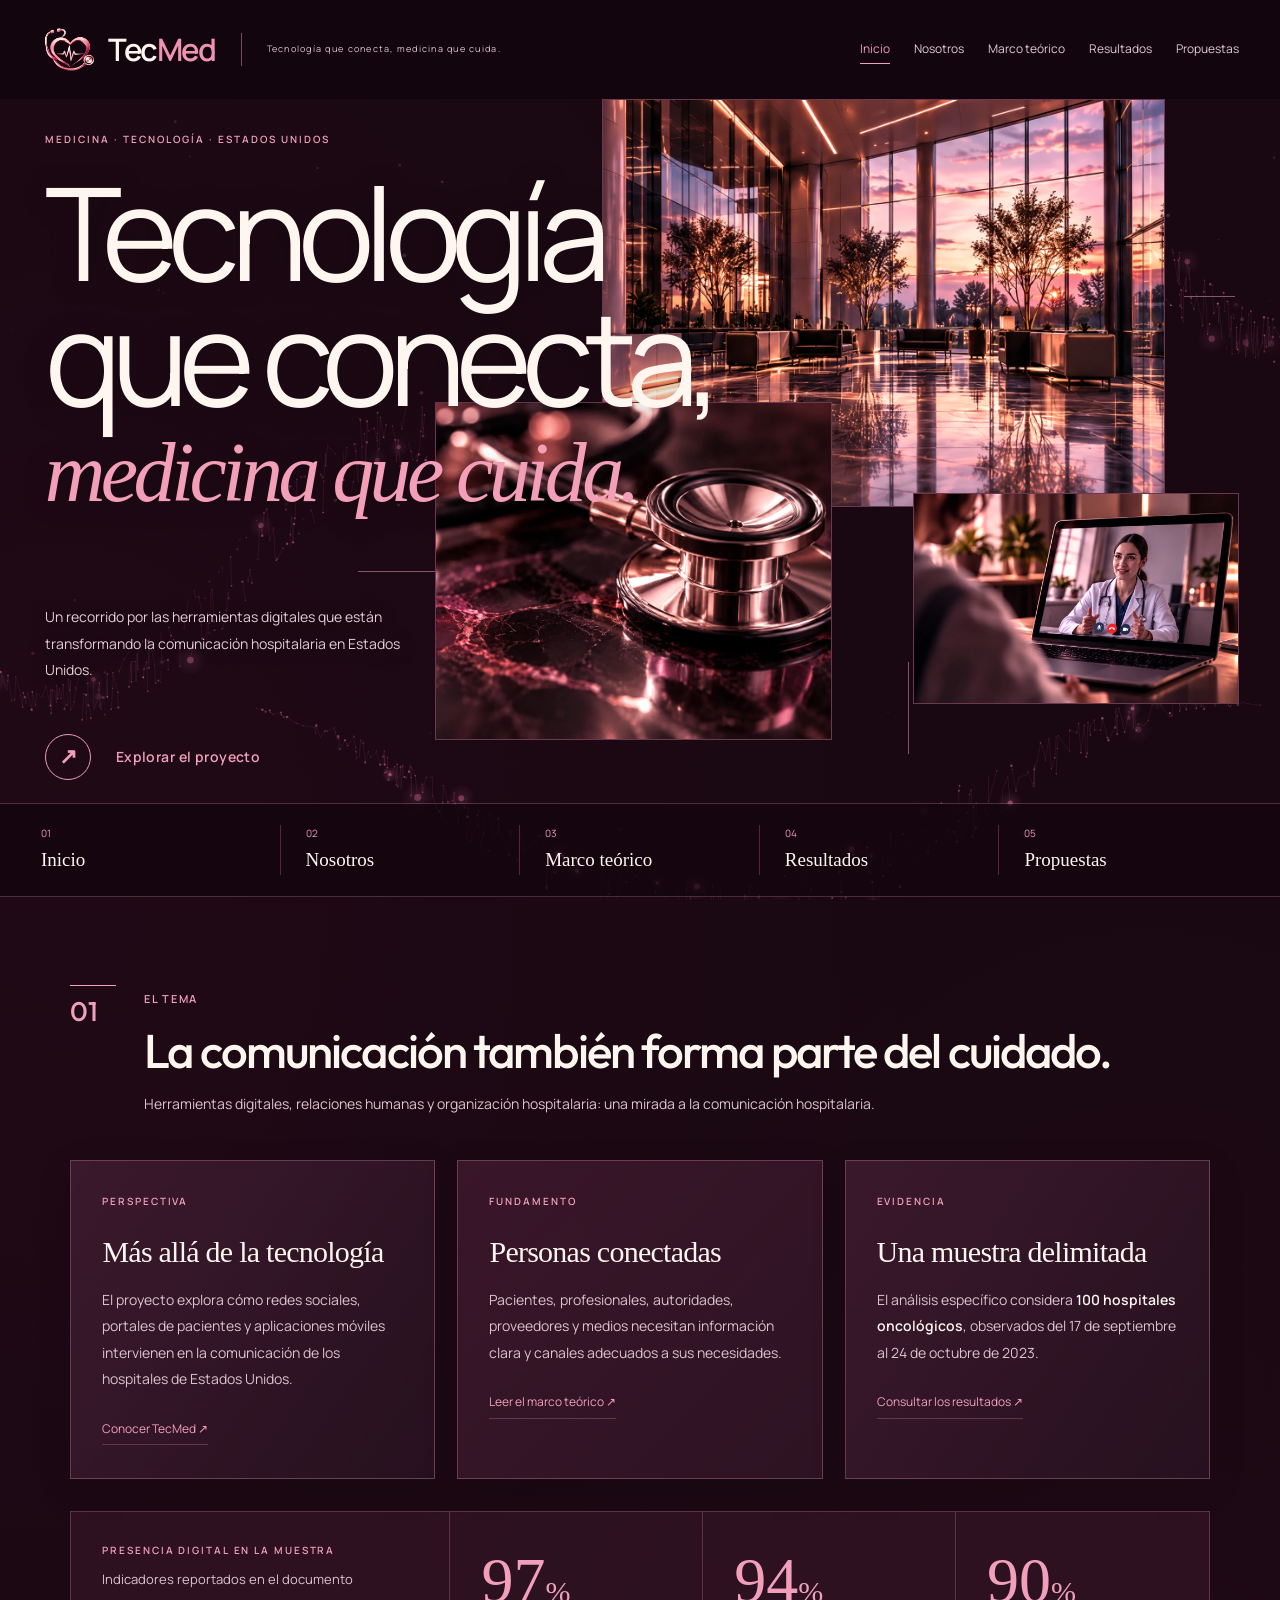
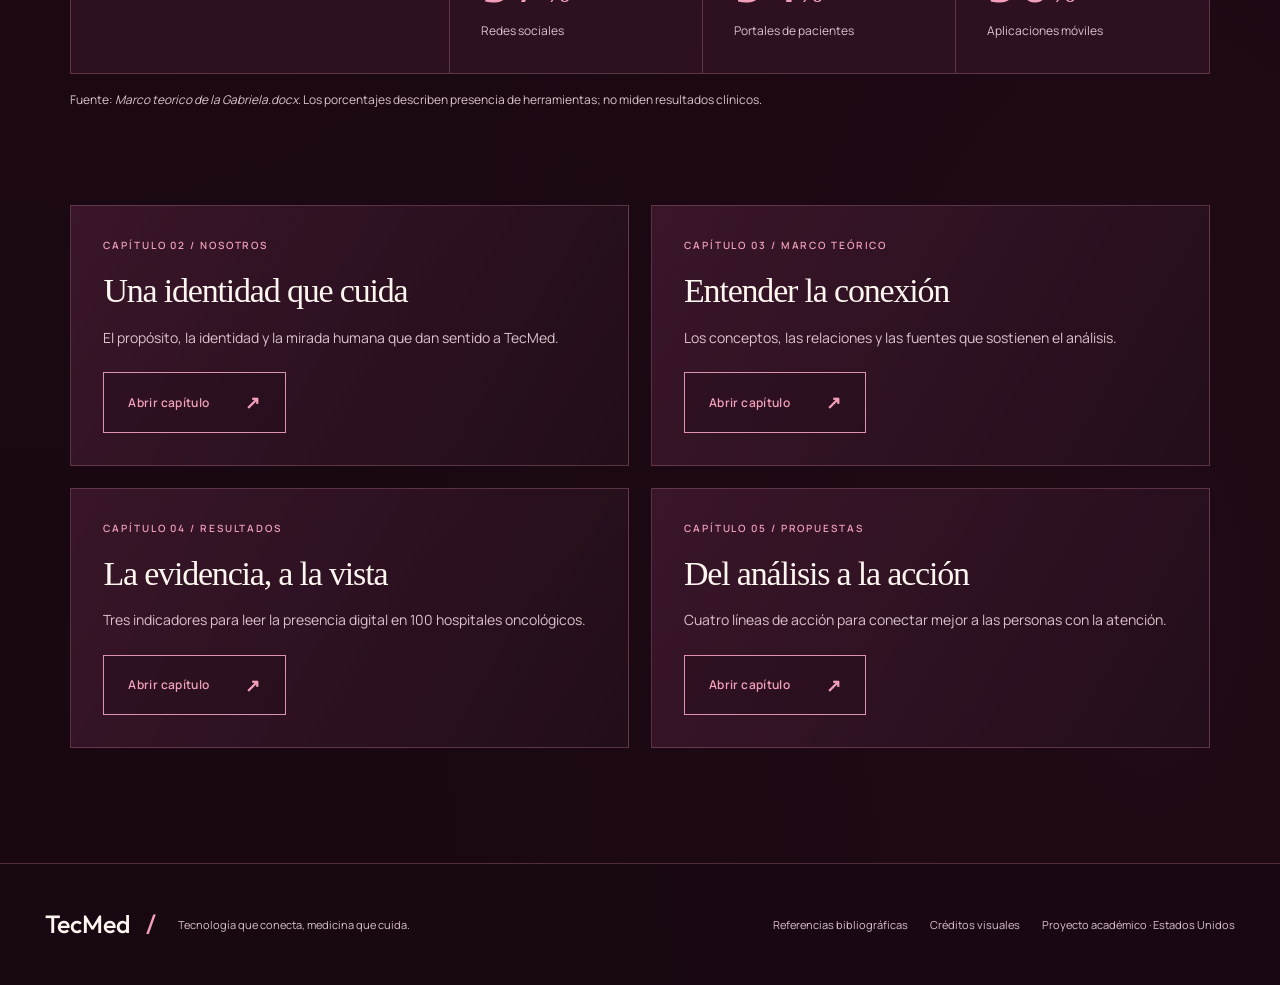
==== index.html @ 077aa77f "Refine connected rose particle ribbons to match selected reference" ====
<!doctype html>
<html lang="es"><head><meta charset="utf-8"><meta name="viewport" content="width=device-width,initial-scale=1"><meta name="theme-color" content="#111712"><meta name="description" content="TecMed: tecnología, medicina y comunicación hospitalaria en Estados Unidos. Un recorrido académico por sus fundamentos, resultados y propuestas."><title>Inicio · TecMed</title><link rel="icon" href="assets/rose-emblem.webp"><link rel="stylesheet" href="assets/styles.css?v=20261009referencewaves"><script defer src="assets/main.js?v=20261009referencewaves"></script></head>
<body class="home"><a class="skip" href="#contenido">Saltar al contenido</a><canvas id="particles" aria-hidden="true"></canvas><div class="reading-progress" aria-hidden="true"></div>
<header class="site-header"><a class="brand" href="index.html" aria-label="TecMed, inicio"><span class="logo-frame"><img src="assets/rose-emblem.webp" width="48" height="48" alt="Logo de TecMed: corazón y estetoscopio"></span><span><strong>Tec<span class="wordmark-med">Med</span><span class="brand-dot">.</span></strong><small>Tecnología que conecta, medicina que cuida.</small></span></a><button class="menu-toggle" type="button" aria-expanded="false" aria-controls="site-nav">Menú <span aria-hidden="true">＋</span></button><nav id="site-nav" aria-label="Navegación principal"><a href="index.html" aria-current="page">Inicio</a><a href="nosotros.html">Nosotros</a><a href="marco-teorico.html">Marco teórico</a><a href="resultados.html">Resultados</a><a href="propuestas.html">Propuestas</a></nav></header>
<main id="contenido"><section class="editorial-hero" aria-label="Introducción a TecMed"><div class="editorial-copy"><span class="eyebrow">Medicina · Tecnología · Estados Unidos</span><h1><span>Tecnología</span><span>que conecta,</span><em>medicina que cuida.</em></h1><p>Un recorrido por las herramientas digitales que están transformando la comunicación hospitalaria en Estados Unidos.</p><a class="button" href="#panorama">Explorar el proyecto <span aria-hidden="true">↗</span></a></div><div class="editorial-visuals" aria-hidden="true"><figure class="editorial-image scene-hospital"><img src="assets/rose-atrium.webp" alt="" fetchpriority="high"></figure><figure class="editorial-image scene-instrument"><img src="assets/rose-instrument.webp" alt="" fetchpriority="high"></figure><figure class="editorial-image scene-network"><img src="assets/rose-telehealth.webp" alt="" fetchpriority="high"></figure><span class="editorial-rule rule-one"></span><span class="editorial-rule rule-two"></span><span class="editorial-rule rule-three"></span></div></section><nav class="editorial-chapters" aria-label="Capítulos"><a href="#panorama"><span>01</span>Inicio</a><a href="nosotros.html"><span>02</span>Nosotros</a><a href="marco-teorico.html"><span>03</span>Marco teórico</a><a href="resultados.html"><span>04</span>Resultados</a><a href="propuestas.html"><span>05</span>Propuestas</a></nav><section class="content-wrap" id="panorama"><div class="section-heading"><span class="section-index">01</span><div><span class="eyebrow">El tema</span><h2>La comunicación también forma parte del cuidado.</h2><p>Herramientas digitales, relaciones humanas y organización hospitalaria: una mirada a la comunicación hospitalaria.</p></div></div><div class="box-grid three"><article class="info-box "><span class="eyebrow">Perspectiva</span><h3>Más allá de la tecnología</h3><p>El proyecto explora cómo redes sociales, portales de pacientes y aplicaciones móviles intervienen en la comunicación de los hospitales de Estados Unidos.</p><a class="text-link" href="nosotros.html">Conocer TecMed ↗</a></article><article class="info-box "><span class="eyebrow">Fundamento</span><h3>Personas conectadas</h3><p>Pacientes, profesionales, autoridades, proveedores y medios necesitan información clara y canales adecuados a sus necesidades.</p><a class="text-link" href="marco-teorico.html">Leer el marco teórico ↗</a></article><article class="info-box "><span class="eyebrow">Evidencia</span><h3>Una muestra delimitada</h3><p>El análisis específico considera <strong>100 hospitales oncológicos</strong>, observados del 17 de septiembre al 24 de octubre de 2023.</p><a class="text-link" href="resultados.html">Consultar los resultados ↗</a></article></div><div class="data-strip"><div><span class="eyebrow">Presencia digital en la muestra</span><p>Indicadores reportados en el documento</p></div><div><strong>97<span>%</span></strong><span>Redes sociales</span></div><div><strong>94<span>%</span></strong><span>Portales de pacientes</span></div><div><strong>90<span>%</span></strong><span>Aplicaciones móviles</span></div></div><p class="source-note">Fuente: <cite>Marco teorico de la Gabriela.docx</cite>. Los porcentajes describen presencia de herramientas; no miden resultados clínicos.</p></section><section class="content-wrap compact editorial-directory" aria-label="Explorar capítulos"><article class="editorial-entry"><span class="eyebrow">Capítulo 02 / Nosotros</span><h2>Una identidad que cuida</h2><p>El propósito, la identidad y la mirada humana que dan sentido a TecMed.</p><a class="button" href="nosotros.html">Abrir capítulo <span aria-hidden="true">↗</span></a></article><article class="editorial-entry"><span class="eyebrow">Capítulo 03 / Marco teórico</span><h2>Entender la conexión</h2><p>Los conceptos, las relaciones y las fuentes que sostienen el análisis.</p><a class="button" href="marco-teorico.html">Abrir capítulo <span aria-hidden="true">↗</span></a></article><article class="editorial-entry"><span class="eyebrow">Capítulo 04 / Resultados</span><h2>La evidencia, a la vista</h2><p>Tres indicadores para leer la presencia digital en 100 hospitales oncológicos.</p><a class="button" href="resultados.html">Abrir capítulo <span aria-hidden="true">↗</span></a></article><article class="editorial-entry"><span class="eyebrow">Capítulo 05 / Propuestas</span><h2>Del análisis a la acción</h2><p>Cuatro líneas de acción para conectar mejor a las personas con la atención.</p><a class="button" href="propuestas.html">Abrir capítulo <span aria-hidden="true">↗</span></a></article></section></main><footer class="site-footer"><div><a class="footer-brand" href="index.html">TecMed<span> / </span></a><span>Tecnología que conecta, medicina que cuida.</span></div><div><a href="marco-teorico.html#referencias">Referencias bibliográficas</a><a href="assets/creditos.txt">Créditos visuales</a><span>Proyecto académico · Estados Unidos</span></div></footer></body></html>
---- assets/styles.css ----
@font-face{font-family:Manrope;src:url(manrope-400.ttf) format('truetype');font-weight:400;font-display:swap}@font-face{font-family:Manrope;src:url(manrope-600.ttf) format('truetype');font-weight:600;font-display:swap}
:root{--bg:#210f1b;--panel:#30202b;--text:#fff3f1;--muted:#d1bdc7;--gold:#efa5bc;--line:rgba(239,165,188,.29);--serif:Georgia,'Times New Roman',serif;--sans:Manrope,Arial,sans-serif}*{box-sizing:border-box}html{scroll-behavior:smooth;scroll-padding-top:110px}body{margin:0;background:var(--bg);color:var(--text);font-family:var(--sans);font-size:15px;line-height:1.8;background-image:radial-gradient(ellipse at 5% 55%,rgba(132,50,90,.23),transparent 48%),radial-gradient(ellipse at 95% 90%,rgba(158,73,112,.18),transparent 40%)}a{color:inherit;text-decoration:none}button,select{font:inherit}button,a,summary,select{-webkit-tap-highlight-color:transparent}button{cursor:pointer}a:focus-visible,button:focus-visible,select:focus-visible,summary:focus-visible{outline:2px solid var(--gold);outline-offset:5px}img{max-width:100%;display:block}h1,h2,h3,p{margin-top:0}h1,h2{font-family:var(--serif);font-weight:400;line-height:1.08;letter-spacing:-.035em}h1 em,h2 em{font-weight:400;color:var(--gold)}h3{font-family:var(--serif);font-size:28px;line-height:1.2;font-weight:400;letter-spacing:-.015em}p{color:var(--muted)}strong{font-weight:600}p strong{color:var(--text)}.eyebrow{display:block;color:var(--gold);font-size:10px;line-height:1.5;letter-spacing:.19em;text-transform:uppercase;font-weight:600}#particles{position:fixed;inset:0;width:100%;height:100%;pointer-events:none;z-index:-1}.reading-progress{position:fixed;top:0;left:0;height:2px;background:var(--gold);width:0;z-index:30}.skip{position:fixed;top:8px;left:16px;padding:8px 20px;background:var(--gold);color:var(--bg);z-index:50;transform:translateY(-160%)}.skip:focus{transform:none}.site-header{position:relative;z-index:20;display:flex;align-items:center;justify-content:space-between;gap:25px;padding:22px 3.5%;border-bottom:1px solid var(--line);min-height:97px;background:rgba(33,15,27,.94)}.brand{display:flex;align-items:center;gap:14px;flex-shrink:0}.logo-frame{display:block;padding:3px;border:1px solid var(--gold);border-radius:50%;box-shadow:0 0 22px rgba(216,143,167,.08)}.logo-frame img{width:43px;height:43px;border-radius:50%;object-fit:cover}.brand strong{display:block;font-family:var(--serif);font-size:29px;font-weight:400;letter-spacing:-.04em;line-height:1.1}.brand-dot{color:var(--gold)}.brand small{display:block;font-size:10px;letter-spacing:.025em;color:var(--muted);margin-top:5px}.site-header nav{display:flex;gap:24px;align-items:center}.site-header nav a{font-size:11px;line-height:2.4;color:var(--muted);position:relative;white-space:nowrap}.site-header nav a:hover,.site-header nav a[aria-current]{color:var(--gold)}.site-header nav a[aria-current]:after{content:'';height:1px;background:var(--gold);position:absolute;bottom:0;left:0;right:0}.menu-toggle{display:none}.gallery{display:flex;min-height:600px;height:calc(100svh - 146px);max-height:900px;border-bottom:1px solid var(--line);overflow:hidden}.gallery-panel{position:relative;flex:1;min-width:0;border-right:1px solid rgba(216,143,167,.3);overflow:hidden;background:#2c1725;transition:flex .8s cubic-bezier(.22,.7,.2,1)}.gallery-panel:last-child{border-right:0}.gallery-panel>img{position:absolute;width:100%;height:100%;object-fit:cover;object-position:60% center;filter:saturate(.95) brightness(1.17);opacity:.76;transition:opacity .7s,transform 1.1s}.gallery-panel.is-active{flex:5.7}.gallery-panel.is-active>img{opacity:1;filter:saturate(1.08) brightness(1.18);transform:scale(1.025)}.panel-shade{position:absolute;inset:0;background:linear-gradient(0deg,rgba(8,14,10,.72),rgba(8,14,10,.02) 80%),linear-gradient(90deg,rgba(8,14,10,.56),transparent 82%)}.panel-trigger{position:absolute;inset:0;width:100%;border:0;background:transparent;color:var(--text);padding:0;text-align:left;z-index:2}.panel-number{position:absolute;top:33px;left:28px;font-family:var(--serif);font-size:36px;color:var(--gold);font-weight:400;line-height:1}.panel-name{position:absolute;top:49%;left:50%;white-space:nowrap;font-family:var(--serif);font-size:25px;transform:translate(-50%,-50%) rotate(-90deg)}.panel-plus{position:absolute;left:50%;bottom:62px;transform:translateX(-50%);font-size:22px;color:var(--gold)}.is-active .panel-trigger{inset:0 0 auto;height:92px}.is-active .panel-name{left:91px;top:45px;transform:none;font-size:11px;font-family:var(--sans);letter-spacing:.14em;text-transform:uppercase;color:var(--gold)}.is-active .panel-plus{display:none}.panel-content{position:absolute;left:7.5%;right:6%;bottom:15%;z-index:3;max-width:630px}.panel-content .eyebrow{margin-bottom:24px}.panel-content h1,.panel-content h2{font-size:clamp(38px,4.6vw,73px);margin-bottom:24px}.panel-content p{font-size:14px;line-height:1.85;max-width:405px;margin-bottom:29px;color:#d2d5c9}.button{display:inline-flex;gap:36px;align-items:center;padding:12px 22px;border:1px solid var(--gold);color:var(--gold);font-size:11px;font-weight:600;letter-spacing:.03em;transition:background .2s,color .2s}.button:hover{background:var(--gold);color:#210f1b}.button span{font-size:18px}.panel-bottom{position:absolute;bottom:24px;left:28px;color:var(--gold);font-size:8px;letter-spacing:.17em;white-space:nowrap}.js .gallery-panel:not(.is-active) .panel-content{display:none}.gallery-footnote{display:flex;justify-content:space-between;gap:20px;font-size:9px;letter-spacing:.11em;color:var(--muted);padding:17px 3.5%;text-transform:uppercase;border-bottom:1px solid var(--line)}.content-wrap{max-width:1380px;margin:auto;padding:88px 5.5% 35px;position:relative}.content-wrap.compact{padding-top:48px}.section-heading{display:flex;gap:24px;align-items:flex-start;margin-bottom:38px}.section-index{font-family:var(--serif);font-size:26px;color:var(--gold);border-top:1px solid var(--gold);padding-top:10px;line-height:1;width:44px;flex-shrink:0}.section-heading .eyebrow{margin:6px 0 15px}.section-heading h2{font-size:clamp(32px,3.6vw,48px);margin-bottom:14px}.section-heading p{font-size:13px;max-width:700px;margin-bottom:0}.box-grid{display:grid;gap:17px}.box-grid.three{grid-template-columns:repeat(3,1fr)}.box-grid.two{grid-template-columns:repeat(2,1fr)}.box-grid.four{grid-template-columns:repeat(4,1fr)}.info-box{background:linear-gradient(130deg,rgba(64,35,51,.86),rgba(38,21,32,.82));border:1px solid var(--line);padding:30px;position:relative}.info-box .eyebrow{margin-bottom:25px}.info-box h3{margin-bottom:17px}.info-box p{font-size:13px;line-height:1.95;margin-bottom:16px}.info-box p:last-child{margin-bottom:0}.info-box .text-link{display:inline-block;margin-top:10px}.accent-box{background:linear-gradient(135deg,rgba(135,60,91,.22),rgba(43,24,35,.7));border-color:rgba(216,143,167,.42)}.text-link{color:var(--gold);font-size:11px;border-bottom:1px solid var(--line);padding-bottom:5px;line-height:1.7}.text-link:hover{border-color:var(--gold)}.data-strip{display:grid;grid-template-columns:1.5fr repeat(3,1fr);margin-top:25px;border:1px solid var(--line);background:rgba(37,50,35,.65)}.data-strip>div{padding:28px;border-right:1px solid var(--line)}.data-strip>div:last-child{border-right:0}.data-strip>div:not(:first-child){display:flex;flex-direction:column}.data-strip p{font-size:12px;margin:10px 0 0}.data-strip strong{font-family:var(--serif);font-size:51px;line-height:1.2;font-weight:400;color:var(--gold)}.data-strip strong span{font-size:25px}.data-strip>div>span:last-child{font-size:11px;color:var(--muted)}.source-note{font-size:11px;line-height:1.8;margin-top:15px;color:var(--muted)}.site-footer{border-top:1px solid var(--line);display:flex;justify-content:space-between;gap:30px;padding:35px 3.5%;margin-top:70px;font-size:10px;color:var(--muted)}.site-footer>div{display:flex;align-items:center;gap:22px;flex-wrap:wrap}.site-footer a:hover{color:var(--gold)}.footer-brand{font-family:var(--serif);font-size:22px;color:var(--text)}.footer-brand span{color:var(--gold);padding-left:10px}.chapter-hero{position:relative;overflow:hidden;min-height:530px;display:flex;align-items:center;border-bottom:1px solid var(--line)}.chapter-photo{position:absolute;width:100%;height:100%;object-fit:cover;object-position:75% center;opacity:1;filter:brightness(1.17) saturate(1.07)}.chapter-shade{position:absolute;inset:0;background:linear-gradient(90deg,rgba(29,13,24,.89) 2%,rgba(29,13,24,.65) 30%,rgba(29,13,24,.02) 76%),linear-gradient(0deg,rgba(29,13,24,.4),transparent 50%)}.hero-copy{position:relative;z-index:2;max-width:760px;padding:45px 6% 65px}.back-link{font-size:11px;color:var(--muted);display:inline-block;margin-bottom:42px}.back-link:hover{color:var(--gold)}.hero-copy .eyebrow{margin-bottom:20px}.hero-copy h1{font-size:clamp(46px,6vw,83px);margin-bottom:23px}.hero-copy p{max-width:475px;font-size:14px;margin-bottom:0;color:#c6cfc0}.hero-number{position:absolute;right:4%;bottom:30px;font-family:var(--serif);font-size:120px;line-height:1;color:rgba(235,220,190,.13)}.hero-caption{position:absolute;bottom:18px;left:6%;font-size:9px;color:var(--muted);letter-spacing:.05em}.chapter-list{border-top:1px solid var(--line)}.chapter-list>a{display:grid;grid-template-columns:50px 180px 1fr 25px;gap:20px;padding:25px 20px;border:1px solid var(--line);border-top:0;align-items:center;background:rgba(57,31,45,.66);transition:background .2s}.chapter-list>a:hover{background:rgba(115,54,85,.3)}.chapter-list>a>span:first-child{font-family:var(--serif);font-size:25px;color:var(--gold)}.chapter-list strong{font-family:var(--serif);font-size:22px;font-weight:400}.chapter-list>a>span:nth-child(3){color:var(--muted);font-size:12px}.chapter-list b{color:var(--gold);font-weight:400}.citation{padding-top:16px;border-top:1px solid var(--line);font-size:11px!important}.citation a{color:var(--gold);text-decoration:underline;text-underline-offset:3px}.note-box{padding:28px 32px;border:1px solid var(--line);border-left:2px solid var(--gold);margin-top:24px;background:rgba(124,61,89,.22)}.note-box .eyebrow{margin-bottom:14px}.note-box p{font-size:13px;margin-bottom:0}.note-box .text-link{display:inline-block;margin-top:16px}.reference-list{list-style:none;padding:0;margin:0;display:grid;gap:14px}.reference-box{display:flex;gap:25px;background:rgba(58,31,47,.8);border:1px solid var(--line);padding:28px;scroll-margin-top:25px}.reference-box:target{border-color:var(--gold)}.ref-number{font-family:var(--serif);font-size:26px;color:var(--gold);line-height:1.4}.reference-box>div{min-width:0}.hanging{padding-left:24px;text-indent:-24px;color:#d1d8c9;font-size:13px;margin-bottom:13px;line-height:1.95}.doi{color:var(--gold);font-size:11px;overflow-wrap:anywhere}.doi:hover{text-decoration:underline}.bibliography-note h3{font-size:24px;margin-bottom:17px}.bibliography-note ul{padding-left:20px;font-size:12px;color:var(--muted);margin:0}.bibliography-note li+li{margin-top:10px}.results-toolbar{display:flex;align-items:center;gap:18px;margin-bottom:24px;flex-wrap:wrap}.results-toolbar label{font-size:11px;color:var(--muted)}select{background:#30202b;color:var(--text);border:1px solid var(--line);padding:10px 40px 10px 14px;font-size:12px;max-width:100%}.results-toolbar .text-link{margin-left:auto}.metric-grid{display:grid;grid-template-columns:repeat(3,1fr);gap:18px}.metric-card{border:1px solid var(--line);padding:32px;background:linear-gradient(140deg,rgba(77,41,58,.8),rgba(42,24,36,.85))}.metric-card .eyebrow{margin-bottom:28px}.metric-value{display:block;font-family:var(--serif);font-size:93px;line-height:1.1;font-weight:400;color:var(--gold);letter-spacing:-.06em}.metric-value span{font-size:34px;letter-spacing:0}.metric-bar{height:3px;background:rgba(216,143,167,.13);margin:23px 0}.metric-bar span{display:block;height:100%;background:var(--gold)}.metric-card p{font-size:12px;margin-bottom:0}.data-table{margin-top:25px;border:1px solid var(--line);background:rgba(57,31,45,.66)}summary{cursor:pointer;padding:18px 25px;color:var(--gold);font-size:12px}.table-scroll{overflow-x:auto;padding:0 25px 25px}table{border-collapse:collapse;width:100%;text-align:left;font-size:12px}caption{text-align:left;color:var(--muted);padding:12px 0 20px}th,td{padding:14px;border-bottom:1px solid var(--line)}thead th{color:var(--gold);font-weight:600}.chapter-next{margin-top:35px;padding:45px;border:1px solid var(--line);background:linear-gradient(110deg,rgba(124,64,89,.43),transparent)}.chapter-next>span{font-size:11px;color:var(--gold)}.chapter-next h2{font-size:38px;margin:20px 0 25px}.proposal-grid{display:grid;grid-template-columns:repeat(2,1fr);gap:20px}.proposal-box{padding:32px;border:1px solid var(--line);background:rgba(58,31,47,.85)}.proposal-top{display:flex;justify-content:space-between;align-items:center;margin-bottom:35px}.proposal-top>span:first-child{font-family:var(--serif);font-size:43px;line-height:1;color:var(--gold)}.proposal-box h3{font-size:32px}.proposal-goal{font-size:13px;margin-bottom:24px}.proposal-box dl{margin:0;border-top:1px solid var(--line);padding-top:20px}.proposal-box dt{font-size:10px;color:var(--gold);letter-spacing:.12em;text-transform:uppercase;margin-bottom:8px}.proposal-box dd{margin:0 0 20px;font-size:13px;color:var(--muted);line-height:1.9}.proposal-box dd:last-child{margin-bottom:0}[hidden]{display:none!important}.sr-only{position:absolute;width:1px;height:1px;overflow:hidden;clip-path:inset(50%);white-space:nowrap}

html:not(.js) .gallery{height:auto;display:block;max-height:none}html:not(.js) .gallery-panel{min-height:550px;border-bottom:1px solid var(--line)}html:not(.js) .panel-trigger{display:none}html:not(.js) .panel-content{display:block}.reveal{transition:opacity .6s,transform .6s}.reveal.pending{opacity:0;transform:translateY(18px)}
@media(min-width:1600px){.panel-content{bottom:17%}.gallery-panel.is-active{flex:6.2}}
@media(max-width:1100px){.site-header nav{gap:14px}.site-header nav a{font-size:10px}.brand small{max-width:225px}.gallery{min-height:570px}.gallery-panel.is-active{flex:5}.panel-number{left:19px}.panel-bottom{left:19px;font-size:7px}.panel-name{font-size:22px}.panel-content h1,.panel-content h2{font-size:clamp(38px,4.9vw,65px)}.box-grid.four{grid-template-columns:repeat(2,1fr)}.info-box{padding:25px}.site-footer{flex-direction:column;gap:17px}}
@media(max-width:760px){html{scroll-padding-top:25px}.site-header{min-height:85px;padding:17px 5%;flex-wrap:wrap;gap:0}.brand strong{font-size:26px}.brand small{font-size:9px;max-width:240px}.logo-frame img{width:36px;height:36px}.brand{gap:11px}.menu-toggle{display:block;color:var(--gold);background:transparent;border:1px solid var(--line);padding:6px 10px;font-size:10px}.site-header nav{width:100%;flex-wrap:wrap;gap:8px 22px;padding-top:20px}.site-header nav a{font-size:12px}.js .site-header nav:not(.is-open){display:none}.gallery{height:auto;min-height:0;max-height:none;display:block}.gallery-panel{height:89px;min-height:89px;border-right:0;border-bottom:1px solid var(--line);transition:height .5s}.gallery-panel.is-active{height:560px}.panel-trigger{height:89px!important}.panel-number{left:25px;top:27px;font-size:30px}.panel-name,.is-active .panel-name{top:36px;left:82px;transform:none;font-family:var(--sans);font-size:11px;text-transform:uppercase;letter-spacing:.1em;color:var(--gold)}.panel-plus{display:block;left:auto;right:25px;top:27px;bottom:auto;transform:none}.is-active .panel-plus{display:block}.panel-bottom{display:none}.is-active .panel-bottom{display:block;bottom:20px;left:25px;font-size:8px}.panel-content{left:25px;right:25px;bottom:65px}.panel-content h1,.panel-content h2{font-size:clamp(38px,7.5vw,59px)}.panel-content p{font-size:13px;max-width:400px}.gallery-footnote{padding:15px 5%;font-size:8px;flex-direction:column;gap:5px}.content-wrap{padding:58px 5% 20px}.content-wrap.compact{padding-top:35px}.section-heading{gap:16px;margin-bottom:26px}.section-index{font-size:23px;width:30px}.section-heading h2{font-size:34px}.section-heading p{font-size:12px}.box-grid.three,.box-grid.two,.proposal-grid{grid-template-columns:1fr}.box-grid.four{grid-template-columns:repeat(2,1fr)}.box-grid.four .info-box{padding:22px}.box-grid.four h3{font-size:23px}.box-grid.four p{font-size:12px}.data-strip{grid-template-columns:repeat(3,1fr)}.data-strip>div:first-child{grid-column:1/-1;border-bottom:1px solid var(--line);border-right:0}.data-strip>div{padding:20px 15px}.data-strip strong{font-size:39px}.data-strip>div>span:last-child{font-size:10px}.chapter-hero{min-height:540px}.chapter-photo{object-position:63% center;opacity:.9}.chapter-shade{background:linear-gradient(90deg,rgba(33,15,27,.94),rgba(29,13,24,.18)),linear-gradient(0deg,rgba(29,13,24,.4),transparent)}.hero-copy{padding:32px 6% 55px}.hero-copy h1{font-size:60px}.hero-copy p{font-size:13px;max-width:90%}.hero-number{font-size:90px}.hero-caption{font-size:8px}.chapter-list>a{grid-template-columns:35px 1fr 20px;gap:12px;padding:20px 16px}.chapter-list>a>span:nth-child(3){grid-column:2;grid-row:2;font-size:11px}.chapter-list b{grid-column:3;grid-row:1}.chapter-list strong{font-size:24px}.metric-grid{grid-template-columns:1fr}.metric-card{padding:28px}.metric-value{font-size:86px}.results-toolbar .text-link{margin-left:0}.reference-box{padding:22px 18px;gap:15px}.hanging{font-size:12px;padding-left:15px;text-indent:-15px}.doi{font-size:10px}.note-box{padding:24px}.chapter-next{padding:30px}.chapter-next h2{font-size:32px}.site-footer{padding:30px 5%;margin-top:45px}.site-footer>div{gap:12px 20px}.proposal-box{padding:27px}}
@media(max-width:380px){.brand small{max-width:185px;font-size:8px}.brand strong{font-size:24px}.box-grid.four{grid-template-columns:1fr}.gallery-panel.is-active{height:540px}.panel-content h1{font-size:35px}.hero-copy h1{font-size:49px}.data-strip>div{padding:18px 12px}.data-strip strong{font-size:34px}}
@media(prefers-reduced-motion:reduce){html{scroll-behavior:auto}*,*:before,*:after{transition:none!important;animation:none!important}#particles{display:none}.reveal.pending{opacity:1;transform:none}}

.identity-layout{display:grid;grid-template-columns:minmax(260px,.8fr) 1.4fr;gap:25px;align-items:stretch}.identity-logo{margin:0;padding:32px;border:1px solid var(--line);background:radial-gradient(ellipse at 50% 30%,rgba(132,73,106,.18),rgba(36,20,29,.8) 70%);display:flex;flex-direction:column;align-items:center;justify-content:center}.identity-logo img{width:min(100%,340px);height:auto;border-radius:50%;filter:brightness(1.12) saturate(1.05);border:1px solid rgba(239,165,188,.4);box-shadow:0 0 38px rgba(170,83,125,.12)}.identity-logo figcaption{font-size:10px;letter-spacing:.1em;color:var(--gold);text-transform:uppercase;text-align:center;margin-top:26px}.identity-details{display:grid;gap:15px}.identity-detail{padding:24px 29px;background:linear-gradient(130deg,rgba(64,35,51,.86),rgba(38,21,32,.82));border:1px solid var(--line)}.identity-detail h3{font-size:25px;margin:11px 0}.identity-detail p{font-size:13px;line-height:1.9;margin:0}.slogan-box{padding:43px;border:1px solid rgba(239,165,188,.42);background:linear-gradient(125deg,rgba(138,73,100,.24),rgba(58,31,47,.8))}.slogan-box h2{font-size:clamp(34px,4vw,53px);margin:24px 0}.slogan-intro{font-size:13px;max-width:680px;margin-bottom:32px}.slogan-grid{display:grid;grid-template-columns:1fr 1fr;gap:30px;border-top:1px solid var(--line);padding-top:27px}.slogan-grid p{font-size:13px;line-height:1.95;margin:14px 0 0}@media(max-width:760px){.identity-layout{grid-template-columns:1fr}.identity-logo{padding:30px}.identity-logo img{max-width:240px}.identity-detail{padding:25px}.slogan-box{padding:28px}.slogan-grid{grid-template-columns:1fr;gap:25px}}

@font-face{font-family:Outfit;src:url(outfit-500.ttf) format('truetype');font-weight:500;font-display:swap}.brand strong{font-family:Outfit,Manrope,sans-serif;font-weight:500;letter-spacing:-.04em}.brand-dot{color:var(--gold)}.site-header{background:rgba(30,13,24,.92)}.home .site-header{border-bottom:0}.home{background-image:radial-gradient(ellipse at 30% 35%,rgba(143,40,79,.18),transparent 50%),radial-gradient(ellipse at 90% 80%,rgba(146,55,96,.2),transparent 40%)}.editorial-hero{position:relative;min-height:700px;height:calc(100svh - 195px);max-height:1050px;isolation:isolate;overflow:hidden;border-bottom:1px solid var(--line)}.editorial-copy{position:relative;z-index:3;margin:0 3.5%;padding-top:45px;max-width:940px;pointer-events:none}.editorial-copy h1{font-family:Outfit,Manrope,sans-serif;font-size:clamp(72px,8.3vw,145px);line-height:.98;letter-spacing:-.06em;margin:22px 0 0;font-weight:500;text-shadow:0 3px 28px rgba(23,9,18,.3)}.editorial-copy h1>span{display:block}.editorial-copy h1 em{display:block;font-family:Georgia,serif;line-height:1.12;font-size:.71em;letter-spacing:-.04em;color:#efa5bc}.editorial-copy>.eyebrow{font-size:10px;letter-spacing:.2em}.editorial-copy>p{position:absolute;top:500px;left:0;max-width:370px;font-size:14px;color:#e4cdd6;line-height:1.9;text-shadow:0 1px 15px #210f1b}.editorial-copy>.button{position:absolute;top:630px;left:0;pointer-events:auto;padding:12px 21px;backdrop-filter:blur(10px);background:rgba(33,15,27,.38);border-radius:0}.editorial-copy>.button:hover{background:var(--gold)}.editorial-visuals{position:absolute;inset:0;z-index:1}.editorial-image{position:absolute;margin:0;border:1px solid rgba(239,165,188,.35);box-shadow:0 15px 45px rgba(14,4,11,.32);overflow:hidden;background:#391c2c}.editorial-image img{width:100%;height:100%;object-fit:cover;filter:brightness(1.13) saturate(.86);transition:transform 1.2s ease}.editorial-image:after{content:'';position:absolute;inset:0;background:linear-gradient(120deg,rgba(203,76,123,.18),rgba(163,81,118,.1));mix-blend-mode:color;pointer-events:none}.scene-hospital{top:0;left:48%;right:10%;height:58%}.scene-hospital img{object-position:70% center}.scene-instrument{top:43%;left:34%;width:31%;height:48%;z-index:2}.scene-instrument img{object-position:76% center}.scene-network{top:56%;right:3.5%;width:25.5%;height:30%;z-index:3}.scene-network img{object-position:58% center}.editorial-rule{position:absolute;background:var(--gold);opacity:.5}.rule-one{height:1px;top:28%;right:3.5%;width:4%}.rule-two{height:1px;top:67%;left:28%;width:6%}.rule-three{width:1px;bottom:7%;right:29%;height:13%}.editorial-chapters{display:grid;grid-template-columns:repeat(5,1fr);padding:23px 3.5%;border-bottom:1px solid var(--line);gap:0;background:rgba(28,12,23,.55)}.editorial-chapters a{border-right:1px solid var(--line);padding:0 25px;font-family:Georgia,serif;font-size:20px;line-height:1.6}.editorial-chapters a:first-child{padding-left:0}.editorial-chapters a:last-child{border:0}.editorial-chapters span{display:block;font-family:Manrope,sans-serif;font-size:10px;color:var(--gold);margin-bottom:4px}.editorial-chapters a:hover{color:var(--gold)}.editorial-directory{display:grid;grid-template-columns:1fr 1fr;gap:20px}.editorial-entry{padding:30px;border:1px solid var(--line);background:linear-gradient(140deg,rgba(70,34,51,.5),rgba(37,20,31,.75))}.editorial-entry h2{font-size:32px;margin:20px 0 15px}.editorial-entry p{font-size:13px}.editorial-entry .button{margin-top:8px}.chapter-photo{filter:brightness(1.17) saturate(.92)}.chapter-shade{background:linear-gradient(90deg,rgba(29,13,24,.91) 2%,rgba(29,13,24,.66) 30%,rgba(76,24,49,.07) 76%),linear-gradient(0deg,rgba(29,13,24,.4),transparent 50%)}.identity-logo img{filter:brightness(1.12) saturate(1.05)}
@media(min-width:1600px){.editorial-copy>p{top:590px}.editorial-copy>.button{top:728px}.editorial-hero{min-height:840px}}@media(max-width:1100px){.editorial-hero{min-height:710px}.editorial-copy h1{font-size:10vw}.editorial-copy>p{top:455px;max-width:300px;font-size:13px}.editorial-copy>.button{top:610px}.scene-hospital{left:47%;right:5%}.scene-instrument{left:35%;width:34%}.scene-network{width:28%}.editorial-chapters a{font-size:17px;padding:0 15px}}@media(max-width:760px){.editorial-hero{height:auto;max-height:none;min-height:960px}.editorial-copy{margin:0 5%;padding-top:24px;max-width:none}.editorial-copy h1{font-size:clamp(52px,12vw,88px);margin-top:20px;line-height:1.02}.editorial-copy h1 em{font-size:.72em;max-width:100%;line-height:1.1}.editorial-copy>p{top:310px;max-width:90%;font-size:13px;text-shadow:none}.editorial-copy>.button{top:428px}.editorial-visuals{top:495px;bottom:20px}.scene-hospital{left:19%;right:5%;height:58%;top:0}.scene-instrument{left:5%;width:50%;height:51%;top:40%}.scene-network{right:5%;width:41%;height:33%;top:61%}.rule-one{right:2%;width:3%}.rule-two{left:0;width:5%}.rule-three{right:48%;bottom:0;height:8%}.editorial-chapters{grid-template-columns:repeat(3,1fr);gap:16px 0;padding:22px 5%}.editorial-chapters a{font-size:16px;padding:0 14px}.editorial-chapters a:nth-child(3){border:0}.editorial-chapters a:nth-child(4){padding-left:0}.editorial-directory{grid-template-columns:1fr}.editorial-entry{padding:25px}.chapter-shade{background:linear-gradient(90deg,rgba(29,13,24,.8),rgba(76,24,49,.1)),linear-gradient(0deg,rgba(29,13,24,.4),transparent)}}@media(max-width:380px){.editorial-copy h1{font-size:47px}.editorial-copy h1 em{font-size:34px}.editorial-copy>p{top:285px}.editorial-copy>.button{top:420px}}

:root{--bg:#1b0b16;--panel:#301827;--text:#fff4f0;--muted:#d7bcc9;--gold:#eea1bb;--line:rgba(225,149,177,.27)}body{background-color:var(--bg);background-image:radial-gradient(ellipse at 8% 34%,rgba(138,42,86,.18),transparent 52%),radial-gradient(ellipse at 92% 78%,rgba(154,58,102,.14),transparent 44%)}.site-header{padding:23px 3.5%;background:rgba(24,9,19,.94);border-color:var(--line)}.brand strong{font-size:31px}.brand small{font-size:11px;letter-spacing:.025em}.logo-frame{border-color:#d98fac;box-shadow:0 0 25px rgba(215,109,156,.12)}.site-header nav{gap:27px}.site-header nav a{font-size:12px;color:#e2cad5}.site-header nav a[aria-current]{color:var(--gold)}.button{font-size:12px;border-color:#dd94af;padding:13px 24px;background:rgba(30,10,24,.28)}.button:hover{background:var(--gold);color:#220f1c}.text-link{font-size:12px}.content-wrap{max-width:1460px;padding-left:5.5%;padding-right:5.5%}.section-heading{gap:28px;margin-bottom:42px}.section-index{font-family:Outfit,Manrope,sans-serif;font-size:27px;font-weight:500;padding-top:12px;width:46px}.section-heading h2{font-family:Outfit,Manrope,sans-serif;font-size:clamp(35px,3.7vw,54px);font-weight:500;letter-spacing:-.04em;line-height:1.1}.section-heading p{font-size:14px;line-height:1.9;max-width:760px}.section-heading .eyebrow{font-size:11px;letter-spacing:.15em;margin-bottom:17px}.info-box{padding:33px 31px;border-color:rgba(225,149,177,.32);background:linear-gradient(125deg,rgba(75,34,57,.66),rgba(40,18,32,.9));box-shadow:0 10px 35px rgba(14,3,10,.1)}.info-box h3{font-size:30px;letter-spacing:-.025em}.info-box p{font-size:14px;line-height:1.9}.info-box .eyebrow{font-size:10px}.accent-box{background:linear-gradient(135deg,rgba(130,55,86,.3),rgba(65,27,46,.8));border-color:rgba(235,166,190,.5)}.box-grid{gap:22px}.box-grid.three .info-box:nth-child(2){background:linear-gradient(135deg,rgba(103,43,73,.4),rgba(48,21,37,.9))}.data-strip{background:rgba(60,25,43,.58);border-color:var(--line);margin-top:32px}.data-strip strong{font-size:64px;color:var(--gold)}.data-strip strong span{font-size:30px}.data-strip>div{padding:31px}.data-strip p{font-size:13px}.data-strip>div>span:last-child{font-size:12px}.source-note{font-size:12px}.editorial-directory{gap:22px}.editorial-entry{padding:32px;background:linear-gradient(120deg,rgba(83,33,60,.55),rgba(36,15,28,.8))}.editorial-entry h2{font-size:34px}.editorial-entry p{font-size:14px}.interior .chapter-hero{min-height:620px;height:calc(78svh - 90px);max-height:820px;display:block;isolation:isolate;background:radial-gradient(ellipse at 25% 60%,rgba(127,43,84,.16),transparent 58%);overflow:hidden}.interior .chapter-photo{left:48%;top:55px;width:46%;height:79%;max-height:660px;object-fit:cover;object-position:65% center;opacity:1;border:1px solid rgba(232,156,183,.33);filter:brightness(1.13) sepia(.17) hue-rotate(327deg) saturate(.92);box-shadow:0 16px 45px rgba(12,2,8,.28)}.interior .chapter-shade{left:48%;top:55px;width:46%;height:79%;background:linear-gradient(115deg,rgba(97,21,56,.27),rgba(211,88,134,.13));mix-blend-mode:color;z-index:1;pointer-events:none}.interior .hero-copy{padding:30px 3.5% 65px;max-width:970px;position:relative;z-index:3;pointer-events:none}.interior .hero-copy a{pointer-events:auto}.interior .back-link{margin-bottom:57px;font-size:12px;color:var(--muted)}.interior .hero-copy .eyebrow{font-size:11px;margin-bottom:28px}.interior .hero-copy h1{font-family:Outfit,Manrope,sans-serif;font-size:clamp(68px,7.8vw,130px);font-weight:500;letter-spacing:-.065em;line-height:1;max-width:900px;text-shadow:0 3px 24px rgba(24,6,16,.62);margin-bottom:30px}.interior .hero-copy h1 em{font-family:Georgia,serif;font-weight:400;font-size:.83em;letter-spacing:-.035em;line-height:1.12}.interior .hero-copy p{max-width:420px;font-size:14px;line-height:1.9;color:#e5ccda;text-shadow:0 2px 18px #1b0b16;margin-top:27px}.interior .hero-number{font-family:Outfit,Manrope,sans-serif;font-size:108px;font-weight:500;bottom:16px;right:6%;z-index:2;line-height:1;color:rgba(245,166,196,.22)}.interior .chapter-hero:after{content:'';position:absolute;right:3.5%;top:40%;width:2.5%;height:1px;background:var(--gold);opacity:.6}.page-nosotros .chapter-photo{object-position:75% center}.page-marco-teorico .chapter-photo{object-position:80% center}.page-propuestas .chapter-photo{object-position:78% center}.page-marco-teorico .box-grid.two{gap:26px}.page-marco-teorico .box-grid.two>.info-box:nth-child(even){transform:translateY(28px)}.page-marco-teorico .content-wrap.compact{padding-top:73px}.note-box{background:linear-gradient(120deg,rgba(127,49,84,.16),rgba(55,23,39,.55));border-left:2px solid var(--gold);padding:30px 34px}.note-box p{font-size:14px;line-height:1.95}.citation{font-size:12px!important}.reference-list{gap:17px}.reference-box{padding:32px;gap:32px;background:linear-gradient(120deg,rgba(63,27,46,.82),rgba(39,17,30,.9));border-color:rgba(225,149,177,.33)}.ref-number{font-family:Outfit,Manrope,sans-serif;font-size:47px;line-height:1;min-width:56px}.hanging{font-size:14px;line-height:1.95}.doi{font-size:12px}.bibliography-note ul{font-size:13px;line-height:1.95}.identity-layout{gap:24px;grid-template-columns:1fr 1.5fr}.identity-logo{background:radial-gradient(ellipse at center,rgba(143,47,90,.18),rgba(34,13,25,.8) 72%);border-color:rgba(225,149,177,.35);padding:40px}.identity-logo img{width:min(100%,350px);border-color:rgba(235,162,188,.4)}.identity-detail{padding:28px 32px;background:linear-gradient(120deg,rgba(75,31,54,.58),rgba(42,18,32,.85));border-color:rgba(225,149,177,.32)}.identity-detail h3{font-size:29px}.identity-detail p{font-size:14px}.slogan-box{padding:48px;background:linear-gradient(115deg,rgba(139,59,93,.3),rgba(52,20,37,.85))}.slogan-box h2{font-size:clamp(40px,4.6vw,63px);color:var(--text)}.slogan-box h2 em{color:var(--gold)}.slogan-intro,.slogan-grid p{font-size:14px}.results-toolbar{padding:22px 25px;border:1px solid var(--line);background:rgba(59,24,42,.5);gap:20px}.results-toolbar label{font-size:12px}.results-toolbar select{background:#311527;border-color:rgba(225,149,177,.4);font-size:13px}.metric-grid{gap:24px;grid-template-columns:1.15fr 1fr 1fr;align-items:stretch}.metric-card{background:linear-gradient(135deg,rgba(106,44,72,.47),rgba(45,18,34,.95));padding:36px;border-color:rgba(225,149,177,.4);min-height:325px;display:flex;flex-direction:column;justify-content:space-between}.metric-card:nth-child(2){background:linear-gradient(135deg,rgba(128,54,88,.38),rgba(45,18,34,.95))}.metric-value{font-family:Outfit,Manrope,sans-serif;font-size:110px;font-weight:500;letter-spacing:-.065em}.metric-value span{font-size:35px}.metric-card p{font-size:13px;line-height:1.9}.metric-bar{height:2px;background:rgba(225,149,177,.18)}.metric-bar span{background:linear-gradient(90deg,#c47496,#efb0c7)}.data-table{background:rgba(55,21,39,.65)}summary{font-size:13px;padding:21px 25px}table{font-size:13px}.chapter-next{background:linear-gradient(120deg,rgba(118,50,79,.33),rgba(44,17,32,.74));padding:46px}.chapter-next h2{font-size:43px}.proposal-grid{gap:26px}.proposal-box{padding:37px;background:linear-gradient(135deg,rgba(75,31,54,.7),rgba(39,16,30,.88));border-color:rgba(225,149,177,.36);position:relative}.proposal-top{margin-bottom:25px}.proposal-top>span:first-child{font-family:Outfit,Manrope,sans-serif;font-weight:500;font-size:77px;letter-spacing:-.06em;color:#e7a0b9}.proposal-box h3{font-size:38px;line-height:1.15;margin-bottom:20px}.proposal-goal{font-size:14px}.proposal-box dt{font-size:11px}.proposal-box dd{font-size:14px;line-height:1.95}.proposal-box:nth-child(2),.proposal-box:nth-child(3){background:linear-gradient(135deg,rgba(104,41,73,.45),rgba(43,17,33,.92))}.site-footer{margin-top:80px;padding:38px 3.5%;background:rgba(24,9,19,.75);font-size:11px}.footer-brand{font-family:Outfit,Manrope,sans-serif;font-weight:500;font-size:25px}
@media(min-width:1600px){.interior .chapter-hero{min-height:690px}.interior .hero-copy{padding-top:45px}.interior .hero-copy p{max-width:480px}}@media(max-width:1100px){.site-header nav{gap:18px}.site-header nav a{font-size:11px}.interior .chapter-hero{min-height:570px}.interior .hero-copy h1{font-size:9vw}.interior .hero-copy p{max-width:360px;font-size:13px}.interior .chapter-photo,.interior .chapter-shade{left:46%;width:48%;height:78%}.metric-card{padding:28px}.metric-value{font-size:91px}.identity-layout{grid-template-columns:1fr 1.4fr}.identity-detail{padding:25px}.reference-box{padding:28px}.proposal-box{padding:30px}}@media(max-width:760px){.site-header{padding:18px 5%}.brand strong{font-size:27px}.brand small{font-size:9px}.site-header nav a{font-size:12px}.interior .chapter-hero{height:auto;min-height:820px;max-height:none}.interior .hero-copy{padding:28px 5% 0;max-width:100%}.interior .back-link{margin-bottom:32px;font-size:11px}.interior .hero-copy .eyebrow{font-size:10px;margin-bottom:22px}.interior .hero-copy h1{font-size:clamp(54px,11vw,83px);margin-bottom:22px;line-height:1.02}.interior .hero-copy h1 em{font-size:.88em}.interior .hero-copy p{max-width:100%;font-size:13px;margin-top:0}.interior .chapter-photo,.interior .chapter-shade{left:14%;top:450px;width:81%;height:310px;max-height:none;object-position:75% center}.interior .hero-number{font-size:74px;bottom:25px;left:5%;right:auto}.interior .chapter-hero:after{top:66%;right:auto;left:5%;width:6%}.section-heading{gap:18px;margin-bottom:28px}.section-index{font-size:25px;width:30px}.section-heading h2{font-size:34px}.section-heading p{font-size:13px}.section-heading .eyebrow{font-size:10px}.info-box{padding:28px}.info-box h3{font-size:28px}.info-box p{font-size:13px}.box-grid{gap:19px}.data-strip>div{padding:24px 14px}.data-strip strong{font-size:42px}.data-strip strong span{font-size:22px}.data-strip>div>span:last-child{font-size:10px}.page-marco-teorico .box-grid.two>.info-box:nth-child(even){transform:none}.page-marco-teorico .content-wrap.compact{padding-top:35px}.reference-box{padding:24px 20px;gap:18px}.ref-number{font-size:33px;min-width:35px}.hanging{font-size:13px}.doi{font-size:11px}.note-box{padding:26px}.note-box p{font-size:13px}.identity-layout{grid-template-columns:1fr}.identity-logo{padding:32px}.identity-logo img{max-width:260px}.identity-detail{padding:26px}.identity-detail h3{font-size:27px}.identity-detail p{font-size:13px}.slogan-box{padding:30px}.slogan-box h2{font-size:36px}.slogan-intro,.slogan-grid p{font-size:13px}.metric-grid{grid-template-columns:1fr}.metric-card{min-height:280px;padding:30px}.metric-value{font-size:100px}.results-toolbar{padding:20px}.proposal-box{padding:29px}.proposal-top>span:first-child{font-size:63px}.proposal-box h3{font-size:34px}.proposal-box dd{font-size:13px}.chapter-next{padding:30px}.chapter-next h2{font-size:33px}.site-footer{padding:31px 5%;margin-top:50px}}@media(max-width:380px){.brand strong{font-size:24px}.brand small{font-size:8px}.interior .hero-copy h1{font-size:49px}.interior .chapter-photo,.interior .chapter-shade{top:470px;height:295px}.interior .chapter-hero{min-height:830px}.slogan-box h2{font-size:31px}}

:root{--bg:#190812;--text:#fff6f0;--gold:#f2a0ba;--muted:#ddc3ce}.site-header{background:rgba(20,6,14,.94);padding:22px 3.2%}.brand{gap:12px}.logo-frame{border:0;box-shadow:none;padding:0;border-radius:0}.logo-frame img{width:55px;height:55px;object-fit:contain;border-radius:0}.brand>span:nth-child(2){display:flex;align-items:center;gap:25px}.brand strong{font-family:Manrope,Arial,sans-serif;font-weight:600;font-size:31px;letter-spacing:-.045em;white-space:nowrap}.wordmark-med{color:#ee94b1}.brand-dot{display:none}.brand small{margin:0;padding:8px 0 8px 25px;border-left:1px solid rgba(225,145,178,.5);font-size:9px;letter-spacing:.14em;white-space:nowrap;color:#dfc7d1}.site-header nav{gap:24px}.site-header nav a{font-size:12px}.home .editorial-hero{background:none}.editorial-copy h1{font-family:Manrope,Arial,sans-serif;font-size:clamp(84px,10.1vw,161px);font-weight:400;line-height:.97;letter-spacing:-.075em;max-width:1100px}.editorial-copy h1 em{font-size:.65em;letter-spacing:-.055em;line-height:1.15;margin-top:5px;color:#f39fb7}.editorial-copy{max-width:1100px;padding-top:33px}.editorial-copy>p{top:505px;max-width:365px}.editorial-copy>.button{top:635px;border:0;background:none;padding:0;color:#f2a0ba;gap:25px;backdrop-filter:none;font-size:14px}.editorial-copy>.button span{display:flex;align-items:center;justify-content:center;border:1px solid #ed9eb7;border-radius:50%;width:46px;height:46px;font-size:22px;order:-1}.editorial-copy>.button:hover{color:#fff1f7;background:none}.scene-hospital{left:47%;right:9%;height:58%;top:0}.scene-hospital img{object-position:center center}.scene-instrument{left:34%;width:31%;height:48%;top:43%}.scene-instrument img{object-position:72% center}.scene-network{right:3.2%;width:25.5%;height:30%;top:56%}.scene-network img{object-position:center center}.editorial-image{border-color:rgba(207,118,154,.32);box-shadow:none}.editorial-image img{filter:brightness(1.03) saturate(1.02)}.editorial-image:after{background:linear-gradient(120deg,rgba(181,58,104,.08),rgba(163,81,118,.05))}.home{background-image:radial-gradient(ellipse at 5% 35%,rgba(106,23,64,.08),transparent 50%),radial-gradient(ellipse at 90% 85%,rgba(105,24,63,.09),transparent 45%)}#particles{z-index:0;opacity:.84}.site-header,main,.site-footer{position:relative;z-index:1}.editorial-chapters{background:rgba(18,5,13,.72);padding:21px 3.2%}.editorial-chapters a{font-size:19px}.identity-logo{background:radial-gradient(ellipse at center,rgba(141,45,88,.17),rgba(26,9,19,.75) 72%)}.identity-logo img{width:min(100%,310px);height:auto;border:0;box-shadow:none;border-radius:0;filter:none}.identity-logo figcaption{color:#ebb3c7}.identity-logo:after{content:'TecMed';font-family:Manrope,Arial,sans-serif;color:#f0bad0;font-size:38px;font-weight:600;letter-spacing:-.04em;margin-top:13px;order:1}.identity-logo figcaption{order:2}.interior .chapter-hero{background:radial-gradient(ellipse at 23% 60%,rgba(106,29,68,.09),transparent 65%)}
@media(min-width:1600px){.editorial-copy>p{top:610px}.editorial-copy>.button{top:748px}.editorial-hero{min-height:860px}}@media(max-width:1150px){.brand>span:nth-child(2){display:block}.brand small{border:0;padding:0;margin-top:5px;font-size:9px;letter-spacing:.03em}.site-header nav{gap:17px}.site-header nav a{font-size:11px}.editorial-copy>p{top:490px;max-width:290px}.editorial-copy>.button{top:630px}}@media(max-width:760px){.site-header{padding:18px 5%}.logo-frame img{width:43px;height:43px}.brand strong{font-size:27px}.brand small{font-size:9px;max-width:230px;white-space:normal}.site-header nav a{font-size:12px}.editorial-copy{padding-top:24px}.editorial-copy h1{font-size:clamp(52px,12.5vw,86px);line-height:1.05;letter-spacing:-.065em}.editorial-copy h1 em{font-size:.72em;letter-spacing:-.055em}.editorial-copy>p{top:305px;max-width:90%}.editorial-copy>.button{top:425px;font-size:12px;gap:17px}.editorial-copy>.button span{width:40px;height:40px}.scene-hospital{left:19%;right:5%;height:58%;top:0}.scene-instrument{left:5%;width:50%;height:51%;top:40%}.scene-network{right:5%;width:41%;height:33%;top:61%}.editorial-chapters{padding:22px 5%}.editorial-chapters a{font-size:16px}.identity-logo img{max-width:230px}.identity-logo:after{font-size:32px}}@media(max-width:380px){.brand strong{font-size:24px}.brand small{font-size:8px;max-width:190px}.editorial-copy h1{font-size:46px}.editorial-copy h1 em{font-size:34px}.editorial-copy>p{top:285px}.editorial-copy>.button{top:415px}}
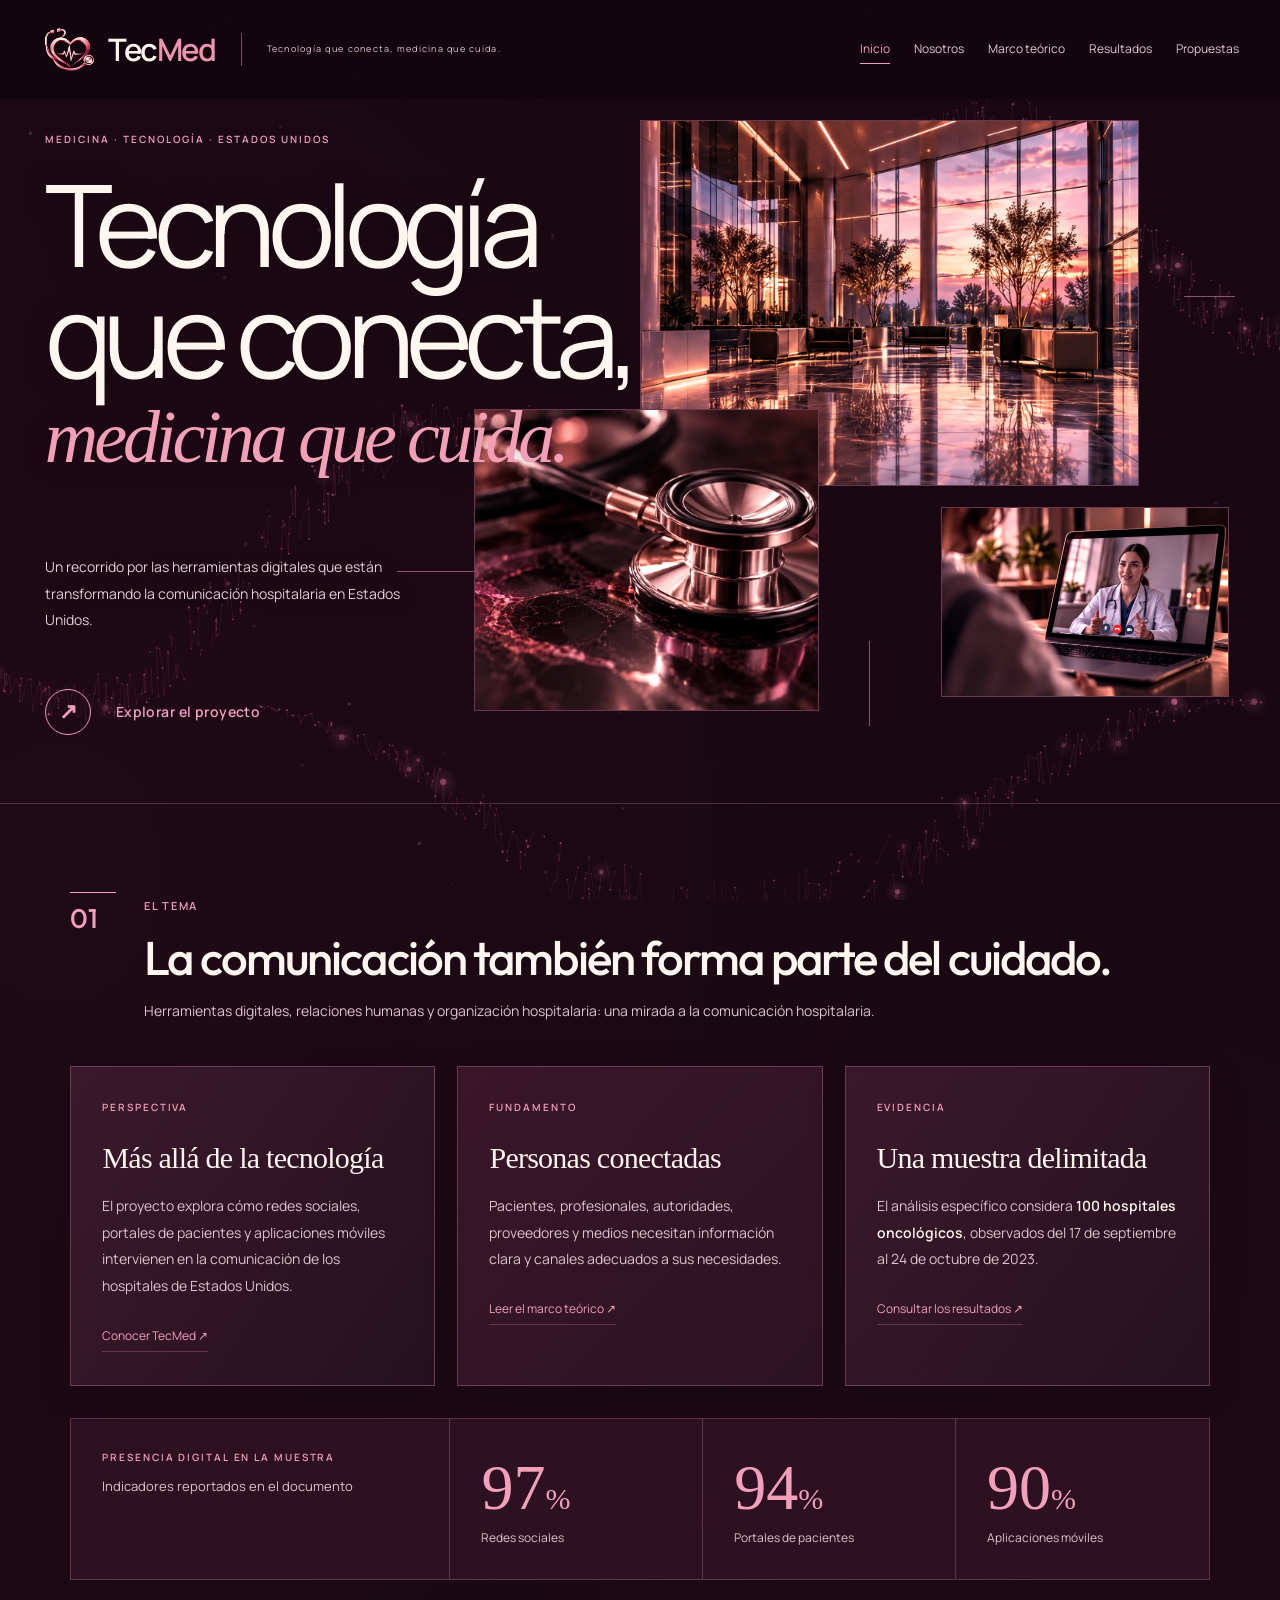
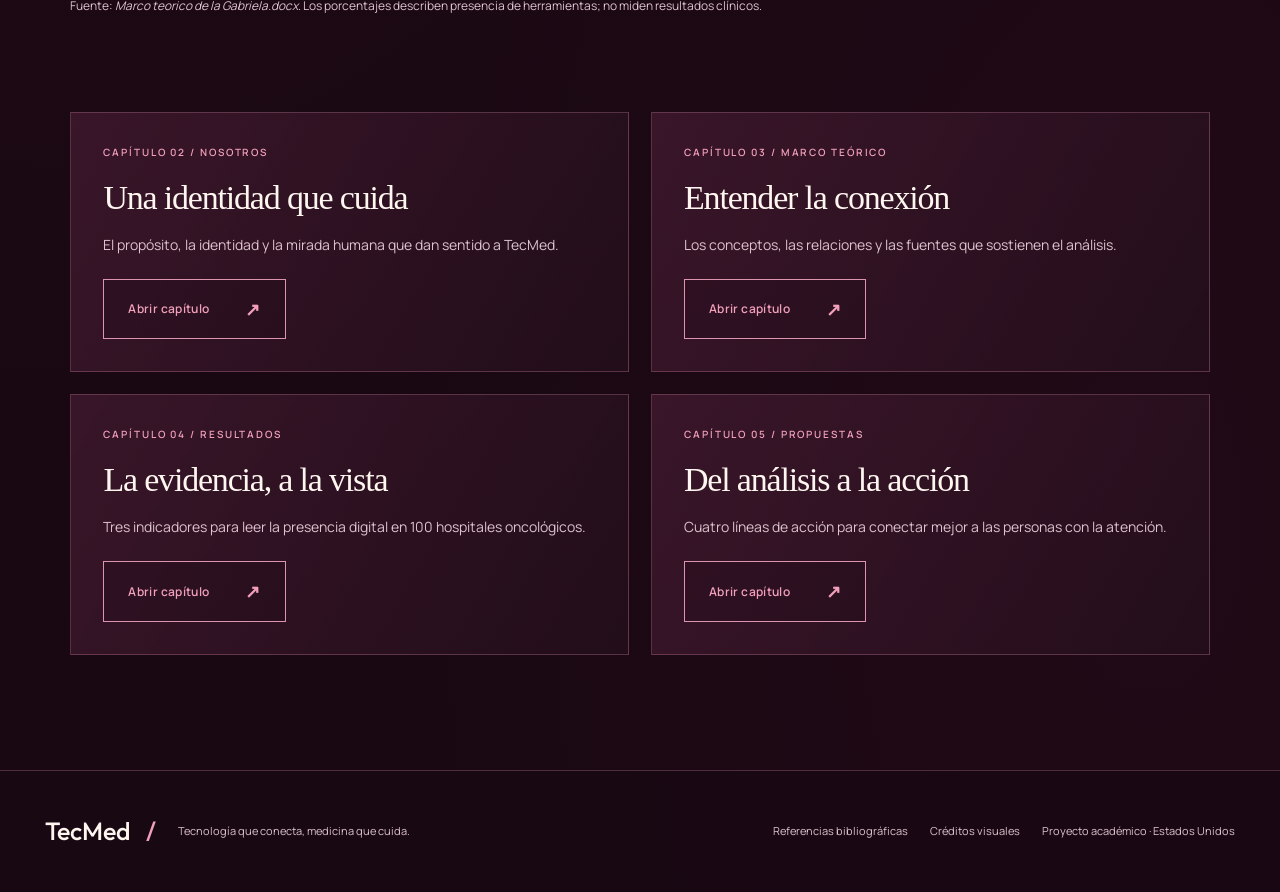
==== commit 22fb7583: "Slightly reduce homepage headline and imagery; remove duplicate chapter menu" ====
--- a/index.html
+++ b/index.html
@@ -1,5 +1,5 @@
 <!doctype html>
-<html lang="es"><head><meta charset="utf-8"><meta name="viewport" content="width=device-width,initial-scale=1"><meta name="theme-color" content="#111712"><meta name="description" content="TecMed: tecnología, medicina y comunicación hospitalaria en Estados Unidos. Un recorrido académico por sus fundamentos, resultados y propuestas."><title>Inicio · TecMed</title><link rel="icon" href="assets/rose-emblem.webp"><link rel="stylesheet" href="assets/styles.css?v=20261009referencewaves"><script defer src="assets/main.js?v=20261009referencewaves"></script></head>
+<html lang="es"><head><meta charset="utf-8"><meta name="viewport" content="width=device-width,initial-scale=1"><meta name="theme-color" content="#111712"><meta name="description" content="TecMed: tecnología, medicina y comunicación hospitalaria en Estados Unidos. Un recorrido académico por sus fundamentos, resultados y propuestas."><title>Inicio · TecMed</title><link rel="icon" href="assets/rose-emblem.webp"><link rel="stylesheet" href="assets/styles.css?v=20261009compacthome"><script defer src="assets/main.js?v=20261009compacthome"></script></head>
 <body class="home"><a class="skip" href="#contenido">Saltar al contenido</a><canvas id="particles" aria-hidden="true"></canvas><div class="reading-progress" aria-hidden="true"></div>
 <header class="site-header"><a class="brand" href="index.html" aria-label="TecMed, inicio"><span class="logo-frame"><img src="assets/rose-emblem.webp" width="48" height="48" alt="Logo de TecMed: corazón y estetoscopio"></span><span><strong>Tec<span class="wordmark-med">Med</span><span class="brand-dot">.</span></strong><small>Tecnología que conecta, medicina que cuida.</small></span></a><button class="menu-toggle" type="button" aria-expanded="false" aria-controls="site-nav">Menú <span aria-hidden="true">＋</span></button><nav id="site-nav" aria-label="Navegación principal"><a href="index.html" aria-current="page">Inicio</a><a href="nosotros.html">Nosotros</a><a href="marco-teorico.html">Marco teórico</a><a href="resultados.html">Resultados</a><a href="propuestas.html">Propuestas</a></nav></header>
-<main id="contenido"><section class="editorial-hero" aria-label="Introducción a TecMed"><div class="editorial-copy"><span class="eyebrow">Medicina · Tecnología · Estados Unidos</span><h1><span>Tecnología</span><span>que conecta,</span><em>medicina que cuida.</em></h1><p>Un recorrido por las herramientas digitales que están transformando la comunicación hospitalaria en Estados Unidos.</p><a class="button" href="#panorama">Explorar el proyecto <span aria-hidden="true">↗</span></a></div><div class="editorial-visuals" aria-hidden="true"><figure class="editorial-image scene-hospital"><img src="assets/rose-atrium.webp" alt="" fetchpriority="high"></figure><figure class="editorial-image scene-instrument"><img src="assets/rose-instrument.webp" alt="" fetchpriority="high"></figure><figure class="editorial-image scene-network"><img src="assets/rose-telehealth.webp" alt="" fetchpriority="high"></figure><span class="editorial-rule rule-one"></span><span class="editorial-rule rule-two"></span><span class="editorial-rule rule-three"></span></div></section><nav class="editorial-chapters" aria-label="Capítulos"><a href="#panorama"><span>01</span>Inicio</a><a href="nosotros.html"><span>02</span>Nosotros</a><a href="marco-teorico.html"><span>03</span>Marco teórico</a><a href="resultados.html"><span>04</span>Resultados</a><a href="propuestas.html"><span>05</span>Propuestas</a></nav><section class="content-wrap" id="panorama"><div class="section-heading"><span class="section-index">01</span><div><span class="eyebrow">El tema</span><h2>La comunicación también forma parte del cuidado.</h2><p>Herramientas digitales, relaciones humanas y organización hospitalaria: una mirada a la comunicación hospitalaria.</p></div></div><div class="box-grid three"><article class="info-box "><span class="eyebrow">Perspectiva</span><h3>Más allá de la tecnología</h3><p>El proyecto explora cómo redes sociales, portales de pacientes y aplicaciones móviles intervienen en la comunicación de los hospitales de Estados Unidos.</p><a class="text-link" href="nosotros.html">Conocer TecMed ↗</a></article><article class="info-box "><span class="eyebrow">Fundamento</span><h3>Personas conectadas</h3><p>Pacientes, profesionales, autoridades, proveedores y medios necesitan información clara y canales adecuados a sus necesidades.</p><a class="text-link" href="marco-teorico.html">Leer el marco teórico ↗</a></article><article class="info-box "><span class="eyebrow">Evidencia</span><h3>Una muestra delimitada</h3><p>El análisis específico considera <strong>100 hospitales oncológicos</strong>, observados del 17 de septiembre al 24 de octubre de 2023.</p><a class="text-link" href="resultados.html">Consultar los resultados ↗</a></article></div><div class="data-strip"><div><span class="eyebrow">Presencia digital en la muestra</span><p>Indicadores reportados en el documento</p></div><div><strong>97<span>%</span></strong><span>Redes sociales</span></div><div><strong>94<span>%</span></strong><span>Portales de pacientes</span></div><div><strong>90<span>%</span></strong><span>Aplicaciones móviles</span></div></div><p class="source-note">Fuente: <cite>Marco teorico de la Gabriela.docx</cite>. Los porcentajes describen presencia de herramientas; no miden resultados clínicos.</p></section><section class="content-wrap compact editorial-directory" aria-label="Explorar capítulos"><article class="editorial-entry"><span class="eyebrow">Capítulo 02 / Nosotros</span><h2>Una identidad que cuida</h2><p>El propósito, la identidad y la mirada humana que dan sentido a TecMed.</p><a class="button" href="nosotros.html">Abrir capítulo <span aria-hidden="true">↗</span></a></article><article class="editorial-entry"><span class="eyebrow">Capítulo 03 / Marco teórico</span><h2>Entender la conexión</h2><p>Los conceptos, las relaciones y las fuentes que sostienen el análisis.</p><a class="button" href="marco-teorico.html">Abrir capítulo <span aria-hidden="true">↗</span></a></article><article class="editorial-entry"><span class="eyebrow">Capítulo 04 / Resultados</span><h2>La evidencia, a la vista</h2><p>Tres indicadores para leer la presencia digital en 100 hospitales oncológicos.</p><a class="button" href="resultados.html">Abrir capítulo <span aria-hidden="true">↗</span></a></article><article class="editorial-entry"><span class="eyebrow">Capítulo 05 / Propuestas</span><h2>Del análisis a la acción</h2><p>Cuatro líneas de acción para conectar mejor a las personas con la atención.</p><a class="button" href="propuestas.html">Abrir capítulo <span aria-hidden="true">↗</span></a></article></section></main><footer class="site-footer"><div><a class="footer-brand" href="index.html">TecMed<span> / </span></a><span>Tecnología que conecta, medicina que cuida.</span></div><div><a href="marco-teorico.html#referencias">Referencias bibliográficas</a><a href="assets/creditos.txt">Créditos visuales</a><span>Proyecto académico · Estados Unidos</span></div></footer></body></html>+<main id="contenido"><section class="editorial-hero" aria-label="Introducción a TecMed"><div class="editorial-copy"><span class="eyebrow">Medicina · Tecnología · Estados Unidos</span><h1><span>Tecnología</span><span>que conecta,</span><em>medicina que cuida.</em></h1><p>Un recorrido por las herramientas digitales que están transformando la comunicación hospitalaria en Estados Unidos.</p><a class="button" href="#panorama">Explorar el proyecto <span aria-hidden="true">↗</span></a></div><div class="editorial-visuals" aria-hidden="true"><figure class="editorial-image scene-hospital"><img src="assets/rose-atrium.webp" alt="" fetchpriority="high"></figure><figure class="editorial-image scene-instrument"><img src="assets/rose-instrument.webp" alt="" fetchpriority="high"></figure><figure class="editorial-image scene-network"><img src="assets/rose-telehealth.webp" alt="" fetchpriority="high"></figure><span class="editorial-rule rule-one"></span><span class="editorial-rule rule-two"></span><span class="editorial-rule rule-three"></span></div></section><section class="content-wrap" id="panorama"><div class="section-heading"><span class="section-index">01</span><div><span class="eyebrow">El tema</span><h2>La comunicación también forma parte del cuidado.</h2><p>Herramientas digitales, relaciones humanas y organización hospitalaria: una mirada a la comunicación hospitalaria.</p></div></div><div class="box-grid three"><article class="info-box "><span class="eyebrow">Perspectiva</span><h3>Más allá de la tecnología</h3><p>El proyecto explora cómo redes sociales, portales de pacientes y aplicaciones móviles intervienen en la comunicación de los hospitales de Estados Unidos.</p><a class="text-link" href="nosotros.html">Conocer TecMed ↗</a></article><article class="info-box "><span class="eyebrow">Fundamento</span><h3>Personas conectadas</h3><p>Pacientes, profesionales, autoridades, proveedores y medios necesitan información clara y canales adecuados a sus necesidades.</p><a class="text-link" href="marco-teorico.html">Leer el marco teórico ↗</a></article><article class="info-box "><span class="eyebrow">Evidencia</span><h3>Una muestra delimitada</h3><p>El análisis específico considera <strong>100 hospitales oncológicos</strong>, observados del 17 de septiembre al 24 de octubre de 2023.</p><a class="text-link" href="resultados.html">Consultar los resultados ↗</a></article></div><div class="data-strip"><div><span class="eyebrow">Presencia digital en la muestra</span><p>Indicadores reportados en el documento</p></div><div><strong>97<span>%</span></strong><span>Redes sociales</span></div><div><strong>94<span>%</span></strong><span>Portales de pacientes</span></div><div><strong>90<span>%</span></strong><span>Aplicaciones móviles</span></div></div><p class="source-note">Fuente: <cite>Marco teorico de la Gabriela.docx</cite>. Los porcentajes describen presencia de herramientas; no miden resultados clínicos.</p></section><section class="content-wrap compact editorial-directory" aria-label="Explorar capítulos"><article class="editorial-entry"><span class="eyebrow">Capítulo 02 / Nosotros</span><h2>Una identidad que cuida</h2><p>El propósito, la identidad y la mirada humana que dan sentido a TecMed.</p><a class="button" href="nosotros.html">Abrir capítulo <span aria-hidden="true">↗</span></a></article><article class="editorial-entry"><span class="eyebrow">Capítulo 03 / Marco teórico</span><h2>Entender la conexión</h2><p>Los conceptos, las relaciones y las fuentes que sostienen el análisis.</p><a class="button" href="marco-teorico.html">Abrir capítulo <span aria-hidden="true">↗</span></a></article><article class="editorial-entry"><span class="eyebrow">Capítulo 04 / Resultados</span><h2>La evidencia, a la vista</h2><p>Tres indicadores para leer la presencia digital en 100 hospitales oncológicos.</p><a class="button" href="resultados.html">Abrir capítulo <span aria-hidden="true">↗</span></a></article><article class="editorial-entry"><span class="eyebrow">Capítulo 05 / Propuestas</span><h2>Del análisis a la acción</h2><p>Cuatro líneas de acción para conectar mejor a las personas con la atención.</p><a class="button" href="propuestas.html">Abrir capítulo <span aria-hidden="true">↗</span></a></article></section></main><footer class="site-footer"><div><a class="footer-brand" href="index.html">TecMed<span> / </span></a><span>Tecnología que conecta, medicina que cuida.</span></div><div><a href="marco-teorico.html#referencias">Referencias bibliográficas</a><a href="assets/creditos.txt">Créditos visuales</a><span>Proyecto académico · Estados Unidos</span></div></footer></body></html>
--- a/assets/styles.css
+++ b/assets/styles.css
@@ -18,3 +18,5 @@
 
 :root{--bg:#190812;--text:#fff6f0;--gold:#f2a0ba;--muted:#ddc3ce}.site-header{background:rgba(20,6,14,.94);padding:22px 3.2%}.brand{gap:12px}.logo-frame{border:0;box-shadow:none;padding:0;border-radius:0}.logo-frame img{width:55px;height:55px;object-fit:contain;border-radius:0}.brand>span:nth-child(2){display:flex;align-items:center;gap:25px}.brand strong{font-family:Manrope,Arial,sans-serif;font-weight:600;font-size:31px;letter-spacing:-.045em;white-space:nowrap}.wordmark-med{color:#ee94b1}.brand-dot{display:none}.brand small{margin:0;padding:8px 0 8px 25px;border-left:1px solid rgba(225,145,178,.5);font-size:9px;letter-spacing:.14em;white-space:nowrap;color:#dfc7d1}.site-header nav{gap:24px}.site-header nav a{font-size:12px}.home .editorial-hero{background:none}.editorial-copy h1{font-family:Manrope,Arial,sans-serif;font-size:clamp(84px,10.1vw,161px);font-weight:400;line-height:.97;letter-spacing:-.075em;max-width:1100px}.editorial-copy h1 em{font-size:.65em;letter-spacing:-.055em;line-height:1.15;margin-top:5px;color:#f39fb7}.editorial-copy{max-width:1100px;padding-top:33px}.editorial-copy>p{top:505px;max-width:365px}.editorial-copy>.button{top:635px;border:0;background:none;padding:0;color:#f2a0ba;gap:25px;backdrop-filter:none;font-size:14px}.editorial-copy>.button span{display:flex;align-items:center;justify-content:center;border:1px solid #ed9eb7;border-radius:50%;width:46px;height:46px;font-size:22px;order:-1}.editorial-copy>.button:hover{color:#fff1f7;background:none}.scene-hospital{left:47%;right:9%;height:58%;top:0}.scene-hospital img{object-position:center center}.scene-instrument{left:34%;width:31%;height:48%;top:43%}.scene-instrument img{object-position:72% center}.scene-network{right:3.2%;width:25.5%;height:30%;top:56%}.scene-network img{object-position:center center}.editorial-image{border-color:rgba(207,118,154,.32);box-shadow:none}.editorial-image img{filter:brightness(1.03) saturate(1.02)}.editorial-image:after{background:linear-gradient(120deg,rgba(181,58,104,.08),rgba(163,81,118,.05))}.home{background-image:radial-gradient(ellipse at 5% 35%,rgba(106,23,64,.08),transparent 50%),radial-gradient(ellipse at 90% 85%,rgba(105,24,63,.09),transparent 45%)}#particles{z-index:0;opacity:.84}.site-header,main,.site-footer{position:relative;z-index:1}.editorial-chapters{background:rgba(18,5,13,.72);padding:21px 3.2%}.editorial-chapters a{font-size:19px}.identity-logo{background:radial-gradient(ellipse at center,rgba(141,45,88,.17),rgba(26,9,19,.75) 72%)}.identity-logo img{width:min(100%,310px);height:auto;border:0;box-shadow:none;border-radius:0;filter:none}.identity-logo figcaption{color:#ebb3c7}.identity-logo:after{content:'TecMed';font-family:Manrope,Arial,sans-serif;color:#f0bad0;font-size:38px;font-weight:600;letter-spacing:-.04em;margin-top:13px;order:1}.identity-logo figcaption{order:2}.interior .chapter-hero{background:radial-gradient(ellipse at 23% 60%,rgba(106,29,68,.09),transparent 65%)}
 @media(min-width:1600px){.editorial-copy>p{top:610px}.editorial-copy>.button{top:748px}.editorial-hero{min-height:860px}}@media(max-width:1150px){.brand>span:nth-child(2){display:block}.brand small{border:0;padding:0;margin-top:5px;font-size:9px;letter-spacing:.03em}.site-header nav{gap:17px}.site-header nav a{font-size:11px}.editorial-copy>p{top:490px;max-width:290px}.editorial-copy>.button{top:630px}}@media(max-width:760px){.site-header{padding:18px 5%}.logo-frame img{width:43px;height:43px}.brand strong{font-size:27px}.brand small{font-size:9px;max-width:230px;white-space:normal}.site-header nav a{font-size:12px}.editorial-copy{padding-top:24px}.editorial-copy h1{font-size:clamp(52px,12.5vw,86px);line-height:1.05;letter-spacing:-.065em}.editorial-copy h1 em{font-size:.72em;letter-spacing:-.055em}.editorial-copy>p{top:305px;max-width:90%}.editorial-copy>.button{top:425px;font-size:12px;gap:17px}.editorial-copy>.button span{width:40px;height:40px}.scene-hospital{left:19%;right:5%;height:58%;top:0}.scene-instrument{left:5%;width:50%;height:51%;top:40%}.scene-network{right:5%;width:41%;height:33%;top:61%}.editorial-chapters{padding:22px 5%}.editorial-chapters a{font-size:16px}.identity-logo img{max-width:230px}.identity-logo:after{font-size:32px}}@media(max-width:380px){.brand strong{font-size:24px}.brand small{font-size:8px;max-width:190px}.editorial-copy h1{font-size:46px}.editorial-copy h1 em{font-size:34px}.editorial-copy>p{top:285px}.editorial-copy>.button{top:415px}}
+
+.home .editorial-copy h1{font-size:clamp(75px,8.9vw,142px)}.home .editorial-copy>p{top:455px}.home .editorial-copy>.button{top:590px}.home .scene-hospital{left:50%;right:11%;top:3%;height:52%}.home .scene-instrument{left:37%;width:27%;top:44%;height:43%}.home .scene-network{right:4%;width:22.5%;top:58%;height:27%}.home .rule-two{left:31%;width:6%}.home .rule-three{right:32%;bottom:11%;height:12%}@media(min-width:1600px){.home .editorial-copy>p{top:545px}.home .editorial-copy>.button{top:683px}}@media(max-width:1150px){.home .editorial-copy>p{top:440px}.home .editorial-copy>.button{top:580px}}@media(max-width:760px){.home .editorial-copy h1{font-size:clamp(47px,11.2vw,77px)}.home .editorial-copy>p{top:285px}.home .editorial-copy>.button{top:405px}.home .editorial-hero{min-height:910px}.home .editorial-visuals{top:475px;bottom:25px}.home .scene-hospital{left:25%;right:7%;top:0;height:52%}.home .scene-instrument{left:7%;width:45%;top:41%;height:47%}.home .scene-network{right:7%;width:36%;top:63%;height:29%}.home .rule-two{left:2%;width:5%}.home .rule-three{right:48%;bottom:0;height:8%}}@media(max-width:380px){.home .editorial-copy h1{font-size:42px}.home .editorial-copy h1 em{font-size:31px}.home .editorial-copy>p{top:265px}.home .editorial-copy>.button{top:395px}}
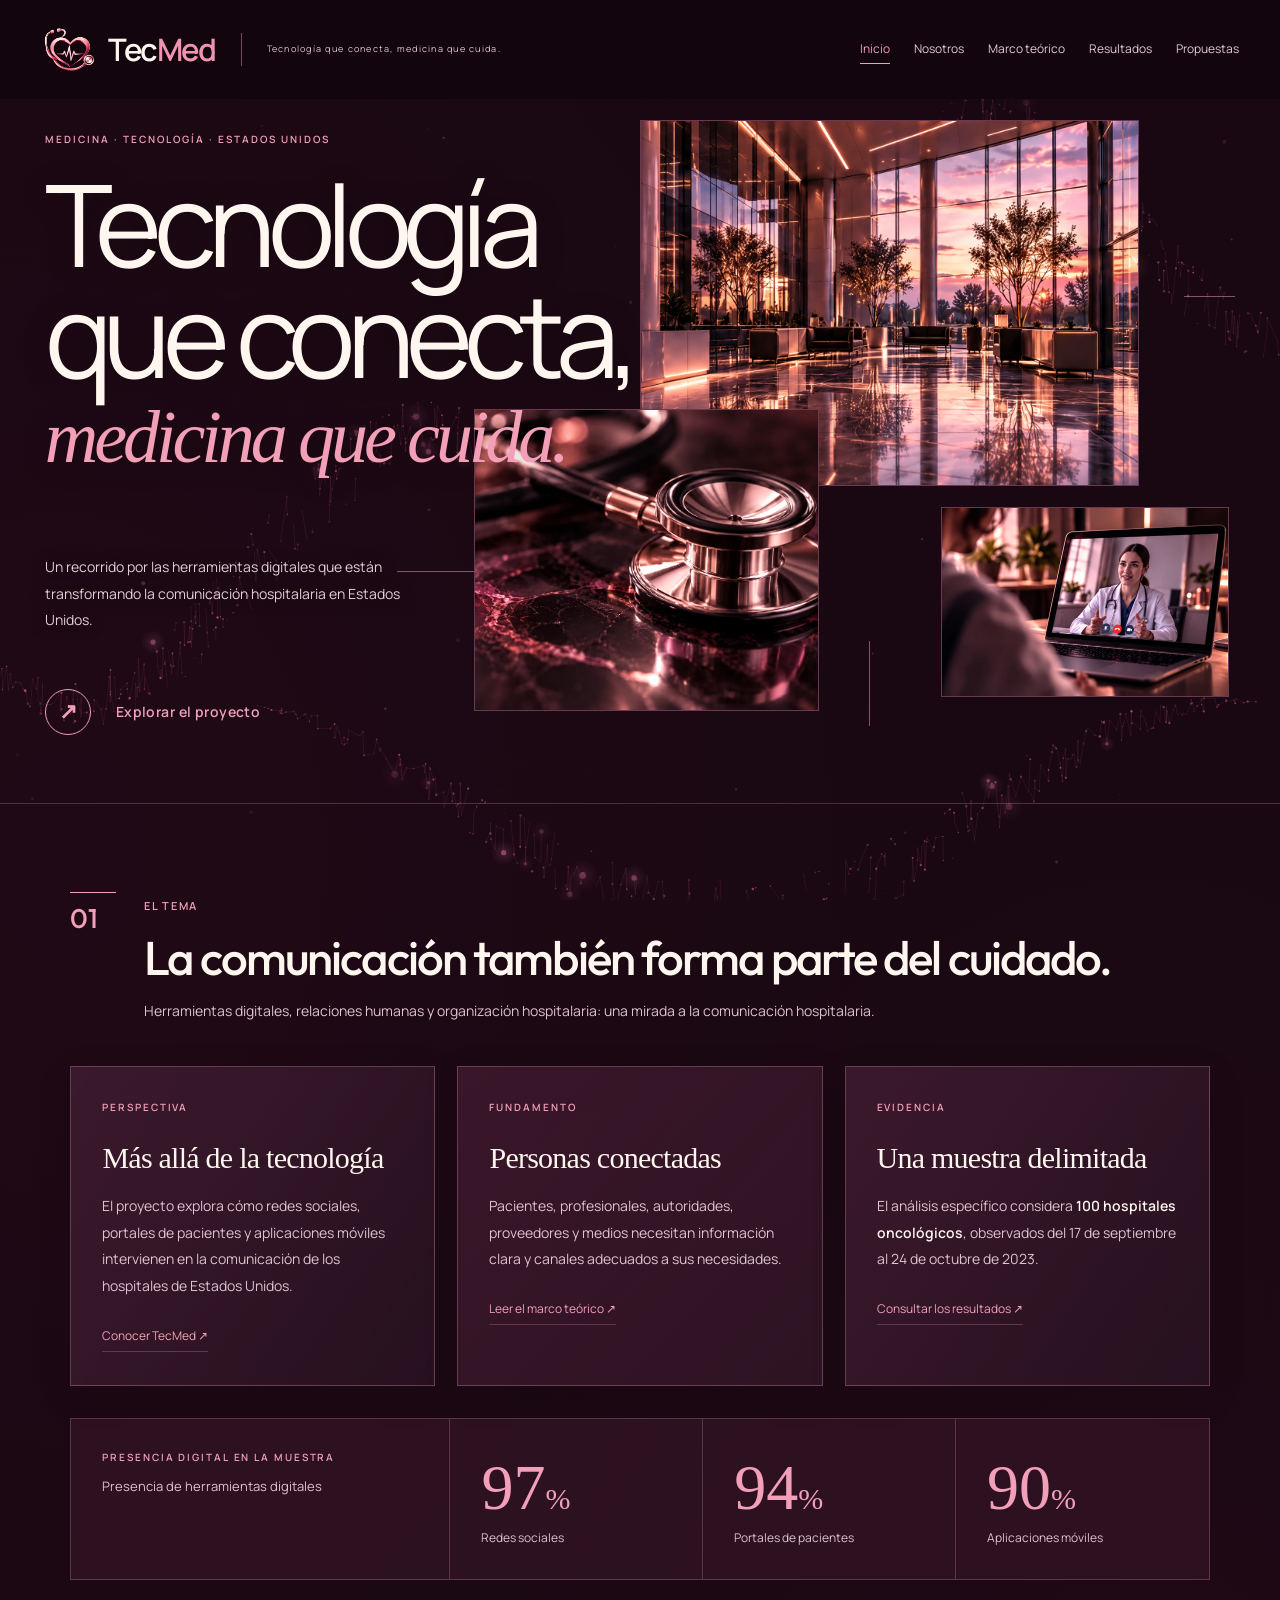
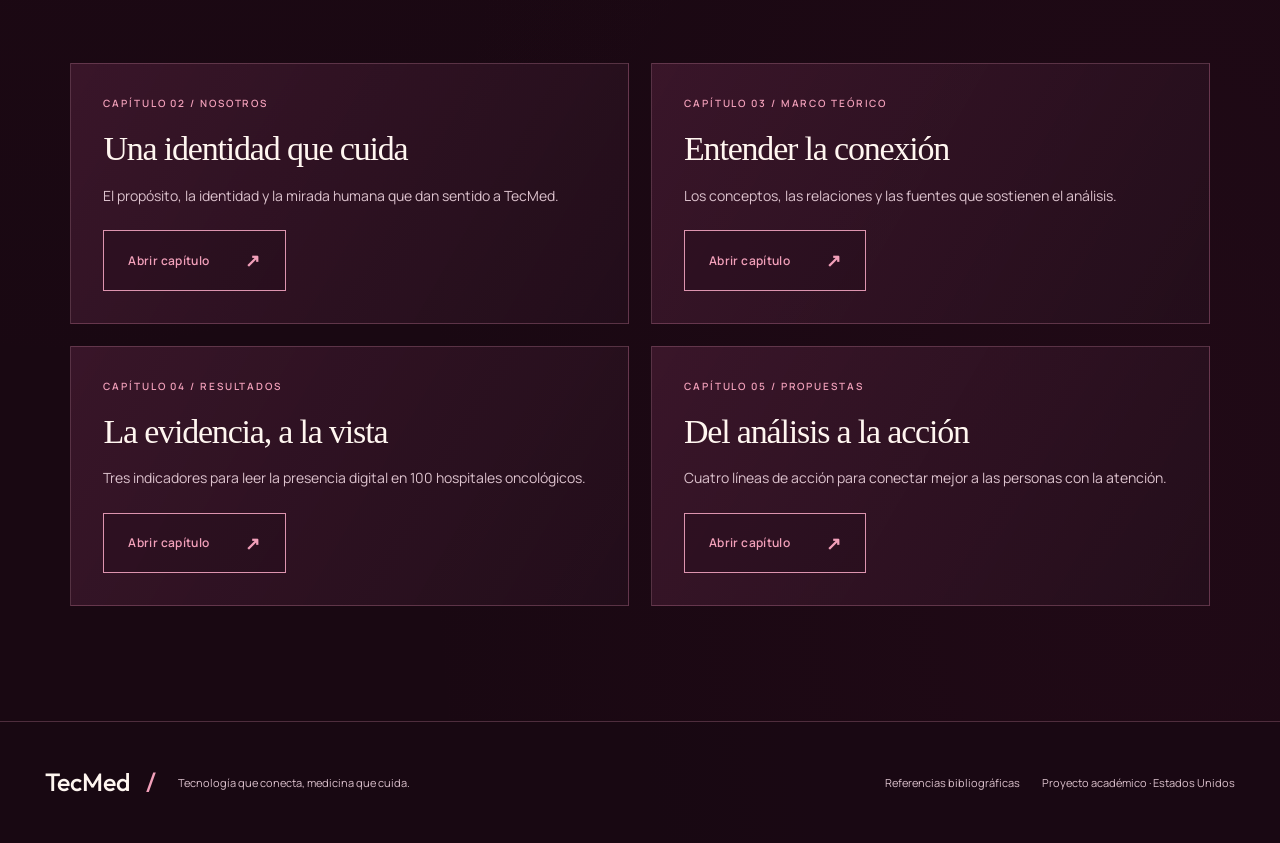
==== commit 7f3a4191: "Remove document attribution notes and unrelated visual credits" ====
--- a/index.html
+++ b/index.html
@@ -2,4 +2,4 @@
 <html lang="es"><head><meta charset="utf-8"><meta name="viewport" content="width=device-width,initial-scale=1"><meta name="theme-color" content="#111712"><meta name="description" content="TecMed: tecnología, medicina y comunicación hospitalaria en Estados Unidos. Un recorrido académico por sus fundamentos, resultados y propuestas."><title>Inicio · TecMed</title><link rel="icon" href="assets/rose-emblem.webp"><link rel="stylesheet" href="assets/styles.css?v=20261009compacthome"><script defer src="assets/main.js?v=20261009compacthome"></script></head>
 <body class="home"><a class="skip" href="#contenido">Saltar al contenido</a><canvas id="particles" aria-hidden="true"></canvas><div class="reading-progress" aria-hidden="true"></div>
 <header class="site-header"><a class="brand" href="index.html" aria-label="TecMed, inicio"><span class="logo-frame"><img src="assets/rose-emblem.webp" width="48" height="48" alt="Logo de TecMed: corazón y estetoscopio"></span><span><strong>Tec<span class="wordmark-med">Med</span><span class="brand-dot">.</span></strong><small>Tecnología que conecta, medicina que cuida.</small></span></a><button class="menu-toggle" type="button" aria-expanded="false" aria-controls="site-nav">Menú <span aria-hidden="true">＋</span></button><nav id="site-nav" aria-label="Navegación principal"><a href="index.html" aria-current="page">Inicio</a><a href="nosotros.html">Nosotros</a><a href="marco-teorico.html">Marco teórico</a><a href="resultados.html">Resultados</a><a href="propuestas.html">Propuestas</a></nav></header>
-<main id="contenido"><section class="editorial-hero" aria-label="Introducción a TecMed"><div class="editorial-copy"><span class="eyebrow">Medicina · Tecnología · Estados Unidos</span><h1><span>Tecnología</span><span>que conecta,</span><em>medicina que cuida.</em></h1><p>Un recorrido por las herramientas digitales que están transformando la comunicación hospitalaria en Estados Unidos.</p><a class="button" href="#panorama">Explorar el proyecto <span aria-hidden="true">↗</span></a></div><div class="editorial-visuals" aria-hidden="true"><figure class="editorial-image scene-hospital"><img src="assets/rose-atrium.webp" alt="" fetchpriority="high"></figure><figure class="editorial-image scene-instrument"><img src="assets/rose-instrument.webp" alt="" fetchpriority="high"></figure><figure class="editorial-image scene-network"><img src="assets/rose-telehealth.webp" alt="" fetchpriority="high"></figure><span class="editorial-rule rule-one"></span><span class="editorial-rule rule-two"></span><span class="editorial-rule rule-three"></span></div></section><section class="content-wrap" id="panorama"><div class="section-heading"><span class="section-index">01</span><div><span class="eyebrow">El tema</span><h2>La comunicación también forma parte del cuidado.</h2><p>Herramientas digitales, relaciones humanas y organización hospitalaria: una mirada a la comunicación hospitalaria.</p></div></div><div class="box-grid three"><article class="info-box "><span class="eyebrow">Perspectiva</span><h3>Más allá de la tecnología</h3><p>El proyecto explora cómo redes sociales, portales de pacientes y aplicaciones móviles intervienen en la comunicación de los hospitales de Estados Unidos.</p><a class="text-link" href="nosotros.html">Conocer TecMed ↗</a></article><article class="info-box "><span class="eyebrow">Fundamento</span><h3>Personas conectadas</h3><p>Pacientes, profesionales, autoridades, proveedores y medios necesitan información clara y canales adecuados a sus necesidades.</p><a class="text-link" href="marco-teorico.html">Leer el marco teórico ↗</a></article><article class="info-box "><span class="eyebrow">Evidencia</span><h3>Una muestra delimitada</h3><p>El análisis específico considera <strong>100 hospitales oncológicos</strong>, observados del 17 de septiembre al 24 de octubre de 2023.</p><a class="text-link" href="resultados.html">Consultar los resultados ↗</a></article></div><div class="data-strip"><div><span class="eyebrow">Presencia digital en la muestra</span><p>Indicadores reportados en el documento</p></div><div><strong>97<span>%</span></strong><span>Redes sociales</span></div><div><strong>94<span>%</span></strong><span>Portales de pacientes</span></div><div><strong>90<span>%</span></strong><span>Aplicaciones móviles</span></div></div><p class="source-note">Fuente: <cite>Marco teorico de la Gabriela.docx</cite>. Los porcentajes describen presencia de herramientas; no miden resultados clínicos.</p></section><section class="content-wrap compact editorial-directory" aria-label="Explorar capítulos"><article class="editorial-entry"><span class="eyebrow">Capítulo 02 / Nosotros</span><h2>Una identidad que cuida</h2><p>El propósito, la identidad y la mirada humana que dan sentido a TecMed.</p><a class="button" href="nosotros.html">Abrir capítulo <span aria-hidden="true">↗</span></a></article><article class="editorial-entry"><span class="eyebrow">Capítulo 03 / Marco teórico</span><h2>Entender la conexión</h2><p>Los conceptos, las relaciones y las fuentes que sostienen el análisis.</p><a class="button" href="marco-teorico.html">Abrir capítulo <span aria-hidden="true">↗</span></a></article><article class="editorial-entry"><span class="eyebrow">Capítulo 04 / Resultados</span><h2>La evidencia, a la vista</h2><p>Tres indicadores para leer la presencia digital en 100 hospitales oncológicos.</p><a class="button" href="resultados.html">Abrir capítulo <span aria-hidden="true">↗</span></a></article><article class="editorial-entry"><span class="eyebrow">Capítulo 05 / Propuestas</span><h2>Del análisis a la acción</h2><p>Cuatro líneas de acción para conectar mejor a las personas con la atención.</p><a class="button" href="propuestas.html">Abrir capítulo <span aria-hidden="true">↗</span></a></article></section></main><footer class="site-footer"><div><a class="footer-brand" href="index.html">TecMed<span> / </span></a><span>Tecnología que conecta, medicina que cuida.</span></div><div><a href="marco-teorico.html#referencias">Referencias bibliográficas</a><a href="assets/creditos.txt">Créditos visuales</a><span>Proyecto académico · Estados Unidos</span></div></footer></body></html>+<main id="contenido"><section class="editorial-hero" aria-label="Introducción a TecMed"><div class="editorial-copy"><span class="eyebrow">Medicina · Tecnología · Estados Unidos</span><h1><span>Tecnología</span><span>que conecta,</span><em>medicina que cuida.</em></h1><p>Un recorrido por las herramientas digitales que están transformando la comunicación hospitalaria en Estados Unidos.</p><a class="button" href="#panorama">Explorar el proyecto <span aria-hidden="true">↗</span></a></div><div class="editorial-visuals" aria-hidden="true"><figure class="editorial-image scene-hospital"><img src="assets/rose-atrium.webp" alt="" fetchpriority="high"></figure><figure class="editorial-image scene-instrument"><img src="assets/rose-instrument.webp" alt="" fetchpriority="high"></figure><figure class="editorial-image scene-network"><img src="assets/rose-telehealth.webp" alt="" fetchpriority="high"></figure><span class="editorial-rule rule-one"></span><span class="editorial-rule rule-two"></span><span class="editorial-rule rule-three"></span></div></section><section class="content-wrap" id="panorama"><div class="section-heading"><span class="section-index">01</span><div><span class="eyebrow">El tema</span><h2>La comunicación también forma parte del cuidado.</h2><p>Herramientas digitales, relaciones humanas y organización hospitalaria: una mirada a la comunicación hospitalaria.</p></div></div><div class="box-grid three"><article class="info-box "><span class="eyebrow">Perspectiva</span><h3>Más allá de la tecnología</h3><p>El proyecto explora cómo redes sociales, portales de pacientes y aplicaciones móviles intervienen en la comunicación de los hospitales de Estados Unidos.</p><a class="text-link" href="nosotros.html">Conocer TecMed ↗</a></article><article class="info-box "><span class="eyebrow">Fundamento</span><h3>Personas conectadas</h3><p>Pacientes, profesionales, autoridades, proveedores y medios necesitan información clara y canales adecuados a sus necesidades.</p><a class="text-link" href="marco-teorico.html">Leer el marco teórico ↗</a></article><article class="info-box "><span class="eyebrow">Evidencia</span><h3>Una muestra delimitada</h3><p>El análisis específico considera <strong>100 hospitales oncológicos</strong>, observados del 17 de septiembre al 24 de octubre de 2023.</p><a class="text-link" href="resultados.html">Consultar los resultados ↗</a></article></div><div class="data-strip"><div><span class="eyebrow">Presencia digital en la muestra</span><p>Presencia de herramientas digitales</p></div><div><strong>97<span>%</span></strong><span>Redes sociales</span></div><div><strong>94<span>%</span></strong><span>Portales de pacientes</span></div><div><strong>90<span>%</span></strong><span>Aplicaciones móviles</span></div></div></section><section class="content-wrap compact editorial-directory" aria-label="Explorar capítulos"><article class="editorial-entry"><span class="eyebrow">Capítulo 02 / Nosotros</span><h2>Una identidad que cuida</h2><p>El propósito, la identidad y la mirada humana que dan sentido a TecMed.</p><a class="button" href="nosotros.html">Abrir capítulo <span aria-hidden="true">↗</span></a></article><article class="editorial-entry"><span class="eyebrow">Capítulo 03 / Marco teórico</span><h2>Entender la conexión</h2><p>Los conceptos, las relaciones y las fuentes que sostienen el análisis.</p><a class="button" href="marco-teorico.html">Abrir capítulo <span aria-hidden="true">↗</span></a></article><article class="editorial-entry"><span class="eyebrow">Capítulo 04 / Resultados</span><h2>La evidencia, a la vista</h2><p>Tres indicadores para leer la presencia digital en 100 hospitales oncológicos.</p><a class="button" href="resultados.html">Abrir capítulo <span aria-hidden="true">↗</span></a></article><article class="editorial-entry"><span class="eyebrow">Capítulo 05 / Propuestas</span><h2>Del análisis a la acción</h2><p>Cuatro líneas de acción para conectar mejor a las personas con la atención.</p><a class="button" href="propuestas.html">Abrir capítulo <span aria-hidden="true">↗</span></a></article></section></main><footer class="site-footer"><div><a class="footer-brand" href="index.html">TecMed<span> / </span></a><span>Tecnología que conecta, medicina que cuida.</span></div><div><a href="marco-teorico.html#referencias">Referencias bibliográficas</a><span>Proyecto académico · Estados Unidos</span></div></footer></body></html>
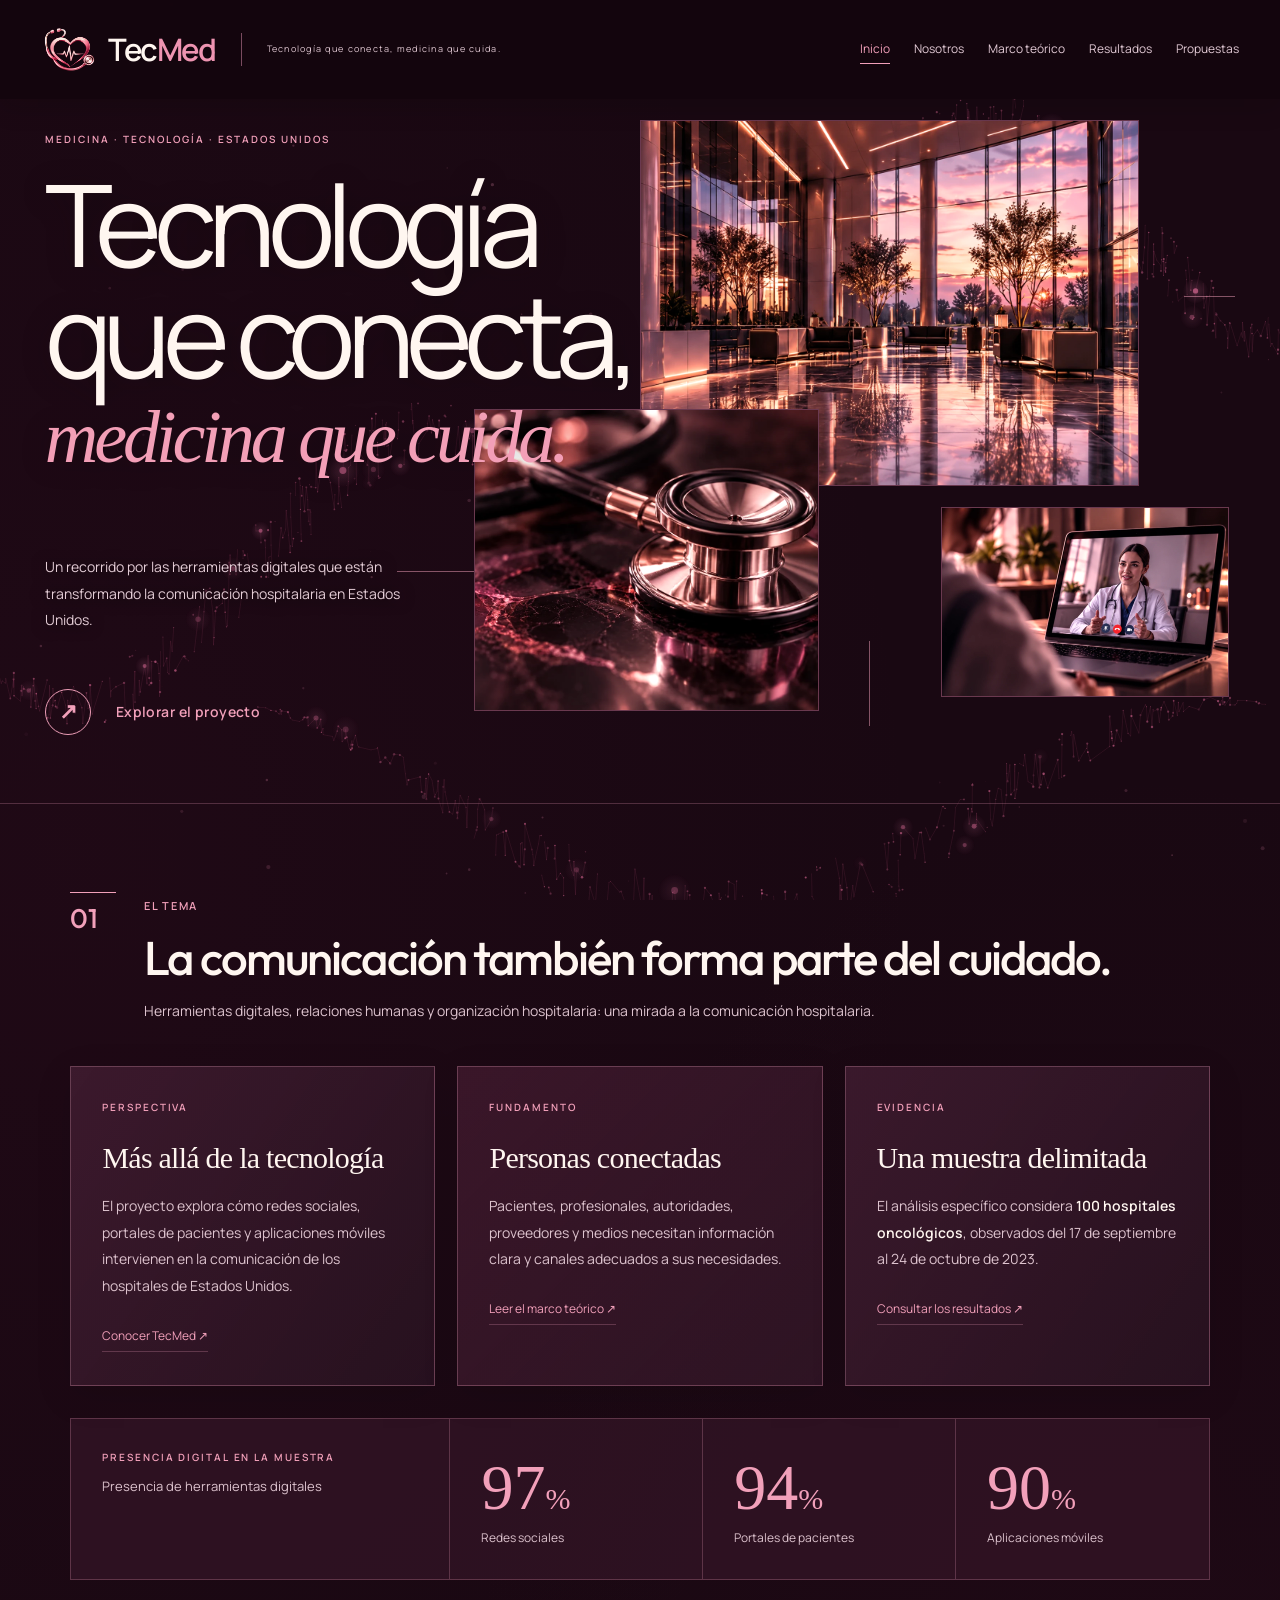
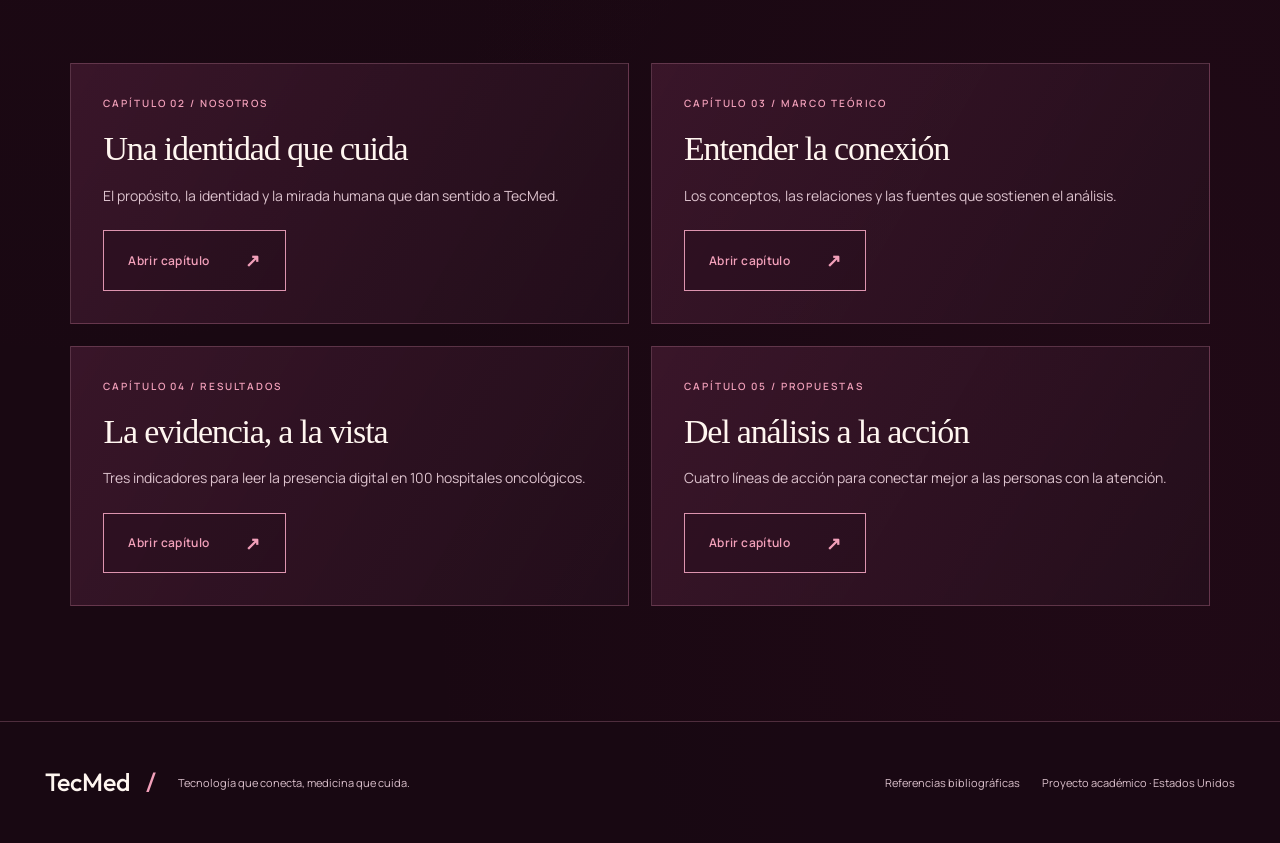
==== commit a40de392: "Brighten interior imagery and keep primary navigation visible while scrolling" ====
--- a/index.html
+++ b/index.html
@@ -1,5 +1,5 @@
 <!doctype html>
-<html lang="es"><head><meta charset="utf-8"><meta name="viewport" content="width=device-width,initial-scale=1"><meta name="theme-color" content="#111712"><meta name="description" content="TecMed: tecnología, medicina y comunicación hospitalaria en Estados Unidos. Un recorrido académico por sus fundamentos, resultados y propuestas."><title>Inicio · TecMed</title><link rel="icon" href="assets/rose-emblem.webp"><link rel="stylesheet" href="assets/styles.css?v=20261009compacthome"><script defer src="assets/main.js?v=20261009compacthome"></script></head>
+<html lang="es"><head><meta charset="utf-8"><meta name="viewport" content="width=device-width,initial-scale=1"><meta name="theme-color" content="#111712"><meta name="description" content="TecMed: tecnología, medicina y comunicación hospitalaria en Estados Unidos. Un recorrido académico por sus fundamentos, resultados y propuestas."><title>Inicio · TecMed</title><link rel="icon" href="assets/rose-emblem.webp"><link rel="stylesheet" href="assets/styles.css?v=20261009brightsticky"><script defer src="assets/main.js?v=20261009compacthome"></script></head>
 <body class="home"><a class="skip" href="#contenido">Saltar al contenido</a><canvas id="particles" aria-hidden="true"></canvas><div class="reading-progress" aria-hidden="true"></div>
 <header class="site-header"><a class="brand" href="index.html" aria-label="TecMed, inicio"><span class="logo-frame"><img src="assets/rose-emblem.webp" width="48" height="48" alt="Logo de TecMed: corazón y estetoscopio"></span><span><strong>Tec<span class="wordmark-med">Med</span><span class="brand-dot">.</span></strong><small>Tecnología que conecta, medicina que cuida.</small></span></a><button class="menu-toggle" type="button" aria-expanded="false" aria-controls="site-nav">Menú <span aria-hidden="true">＋</span></button><nav id="site-nav" aria-label="Navegación principal"><a href="index.html" aria-current="page">Inicio</a><a href="nosotros.html">Nosotros</a><a href="marco-teorico.html">Marco teórico</a><a href="resultados.html">Resultados</a><a href="propuestas.html">Propuestas</a></nav></header>
 <main id="contenido"><section class="editorial-hero" aria-label="Introducción a TecMed"><div class="editorial-copy"><span class="eyebrow">Medicina · Tecnología · Estados Unidos</span><h1><span>Tecnología</span><span>que conecta,</span><em>medicina que cuida.</em></h1><p>Un recorrido por las herramientas digitales que están transformando la comunicación hospitalaria en Estados Unidos.</p><a class="button" href="#panorama">Explorar el proyecto <span aria-hidden="true">↗</span></a></div><div class="editorial-visuals" aria-hidden="true"><figure class="editorial-image scene-hospital"><img src="assets/rose-atrium.webp" alt="" fetchpriority="high"></figure><figure class="editorial-image scene-instrument"><img src="assets/rose-instrument.webp" alt="" fetchpriority="high"></figure><figure class="editorial-image scene-network"><img src="assets/rose-telehealth.webp" alt="" fetchpriority="high"></figure><span class="editorial-rule rule-one"></span><span class="editorial-rule rule-two"></span><span class="editorial-rule rule-three"></span></div></section><section class="content-wrap" id="panorama"><div class="section-heading"><span class="section-index">01</span><div><span class="eyebrow">El tema</span><h2>La comunicación también forma parte del cuidado.</h2><p>Herramientas digitales, relaciones humanas y organización hospitalaria: una mirada a la comunicación hospitalaria.</p></div></div><div class="box-grid three"><article class="info-box "><span class="eyebrow">Perspectiva</span><h3>Más allá de la tecnología</h3><p>El proyecto explora cómo redes sociales, portales de pacientes y aplicaciones móviles intervienen en la comunicación de los hospitales de Estados Unidos.</p><a class="text-link" href="nosotros.html">Conocer TecMed ↗</a></article><article class="info-box "><span class="eyebrow">Fundamento</span><h3>Personas conectadas</h3><p>Pacientes, profesionales, autoridades, proveedores y medios necesitan información clara y canales adecuados a sus necesidades.</p><a class="text-link" href="marco-teorico.html">Leer el marco teórico ↗</a></article><article class="info-box "><span class="eyebrow">Evidencia</span><h3>Una muestra delimitada</h3><p>El análisis específico considera <strong>100 hospitales oncológicos</strong>, observados del 17 de septiembre al 24 de octubre de 2023.</p><a class="text-link" href="resultados.html">Consultar los resultados ↗</a></article></div><div class="data-strip"><div><span class="eyebrow">Presencia digital en la muestra</span><p>Presencia de herramientas digitales</p></div><div><strong>97<span>%</span></strong><span>Redes sociales</span></div><div><strong>94<span>%</span></strong><span>Portales de pacientes</span></div><div><strong>90<span>%</span></strong><span>Aplicaciones móviles</span></div></div></section><section class="content-wrap compact editorial-directory" aria-label="Explorar capítulos"><article class="editorial-entry"><span class="eyebrow">Capítulo 02 / Nosotros</span><h2>Una identidad que cuida</h2><p>El propósito, la identidad y la mirada humana que dan sentido a TecMed.</p><a class="button" href="nosotros.html">Abrir capítulo <span aria-hidden="true">↗</span></a></article><article class="editorial-entry"><span class="eyebrow">Capítulo 03 / Marco teórico</span><h2>Entender la conexión</h2><p>Los conceptos, las relaciones y las fuentes que sostienen el análisis.</p><a class="button" href="marco-teorico.html">Abrir capítulo <span aria-hidden="true">↗</span></a></article><article class="editorial-entry"><span class="eyebrow">Capítulo 04 / Resultados</span><h2>La evidencia, a la vista</h2><p>Tres indicadores para leer la presencia digital en 100 hospitales oncológicos.</p><a class="button" href="resultados.html">Abrir capítulo <span aria-hidden="true">↗</span></a></article><article class="editorial-entry"><span class="eyebrow">Capítulo 05 / Propuestas</span><h2>Del análisis a la acción</h2><p>Cuatro líneas de acción para conectar mejor a las personas con la atención.</p><a class="button" href="propuestas.html">Abrir capítulo <span aria-hidden="true">↗</span></a></article></section></main><footer class="site-footer"><div><a class="footer-brand" href="index.html">TecMed<span> / </span></a><span>Tecnología que conecta, medicina que cuida.</span></div><div><a href="marco-teorico.html#referencias">Referencias bibliográficas</a><span>Proyecto académico · Estados Unidos</span></div></footer></body></html>
--- a/assets/styles.css
+++ b/assets/styles.css
@@ -13,10 +13,16 @@
 @font-face{font-family:Outfit;src:url(outfit-500.ttf) format('truetype');font-weight:500;font-display:swap}.brand strong{font-family:Outfit,Manrope,sans-serif;font-weight:500;letter-spacing:-.04em}.brand-dot{color:var(--gold)}.site-header{background:rgba(30,13,24,.92)}.home .site-header{border-bottom:0}.home{background-image:radial-gradient(ellipse at 30% 35%,rgba(143,40,79,.18),transparent 50%),radial-gradient(ellipse at 90% 80%,rgba(146,55,96,.2),transparent 40%)}.editorial-hero{position:relative;min-height:700px;height:calc(100svh - 195px);max-height:1050px;isolation:isolate;overflow:hidden;border-bottom:1px solid var(--line)}.editorial-copy{position:relative;z-index:3;margin:0 3.5%;padding-top:45px;max-width:940px;pointer-events:none}.editorial-copy h1{font-family:Outfit,Manrope,sans-serif;font-size:clamp(72px,8.3vw,145px);line-height:.98;letter-spacing:-.06em;margin:22px 0 0;font-weight:500;text-shadow:0 3px 28px rgba(23,9,18,.3)}.editorial-copy h1>span{display:block}.editorial-copy h1 em{display:block;font-family:Georgia,serif;line-height:1.12;font-size:.71em;letter-spacing:-.04em;color:#efa5bc}.editorial-copy>.eyebrow{font-size:10px;letter-spacing:.2em}.editorial-copy>p{position:absolute;top:500px;left:0;max-width:370px;font-size:14px;color:#e4cdd6;line-height:1.9;text-shadow:0 1px 15px #210f1b}.editorial-copy>.button{position:absolute;top:630px;left:0;pointer-events:auto;padding:12px 21px;backdrop-filter:blur(10px);background:rgba(33,15,27,.38);border-radius:0}.editorial-copy>.button:hover{background:var(--gold)}.editorial-visuals{position:absolute;inset:0;z-index:1}.editorial-image{position:absolute;margin:0;border:1px solid rgba(239,165,188,.35);box-shadow:0 15px 45px rgba(14,4,11,.32);overflow:hidden;background:#391c2c}.editorial-image img{width:100%;height:100%;object-fit:cover;filter:brightness(1.13) saturate(.86);transition:transform 1.2s ease}.editorial-image:after{content:'';position:absolute;inset:0;background:linear-gradient(120deg,rgba(203,76,123,.18),rgba(163,81,118,.1));mix-blend-mode:color;pointer-events:none}.scene-hospital{top:0;left:48%;right:10%;height:58%}.scene-hospital img{object-position:70% center}.scene-instrument{top:43%;left:34%;width:31%;height:48%;z-index:2}.scene-instrument img{object-position:76% center}.scene-network{top:56%;right:3.5%;width:25.5%;height:30%;z-index:3}.scene-network img{object-position:58% center}.editorial-rule{position:absolute;background:var(--gold);opacity:.5}.rule-one{height:1px;top:28%;right:3.5%;width:4%}.rule-two{height:1px;top:67%;left:28%;width:6%}.rule-three{width:1px;bottom:7%;right:29%;height:13%}.editorial-chapters{display:grid;grid-template-columns:repeat(5,1fr);padding:23px 3.5%;border-bottom:1px solid var(--line);gap:0;background:rgba(28,12,23,.55)}.editorial-chapters a{border-right:1px solid var(--line);padding:0 25px;font-family:Georgia,serif;font-size:20px;line-height:1.6}.editorial-chapters a:first-child{padding-left:0}.editorial-chapters a:last-child{border:0}.editorial-chapters span{display:block;font-family:Manrope,sans-serif;font-size:10px;color:var(--gold);margin-bottom:4px}.editorial-chapters a:hover{color:var(--gold)}.editorial-directory{display:grid;grid-template-columns:1fr 1fr;gap:20px}.editorial-entry{padding:30px;border:1px solid var(--line);background:linear-gradient(140deg,rgba(70,34,51,.5),rgba(37,20,31,.75))}.editorial-entry h2{font-size:32px;margin:20px 0 15px}.editorial-entry p{font-size:13px}.editorial-entry .button{margin-top:8px}.chapter-photo{filter:brightness(1.17) saturate(.92)}.chapter-shade{background:linear-gradient(90deg,rgba(29,13,24,.91) 2%,rgba(29,13,24,.66) 30%,rgba(76,24,49,.07) 76%),linear-gradient(0deg,rgba(29,13,24,.4),transparent 50%)}.identity-logo img{filter:brightness(1.12) saturate(1.05)}
 @media(min-width:1600px){.editorial-copy>p{top:590px}.editorial-copy>.button{top:728px}.editorial-hero{min-height:840px}}@media(max-width:1100px){.editorial-hero{min-height:710px}.editorial-copy h1{font-size:10vw}.editorial-copy>p{top:455px;max-width:300px;font-size:13px}.editorial-copy>.button{top:610px}.scene-hospital{left:47%;right:5%}.scene-instrument{left:35%;width:34%}.scene-network{width:28%}.editorial-chapters a{font-size:17px;padding:0 15px}}@media(max-width:760px){.editorial-hero{height:auto;max-height:none;min-height:960px}.editorial-copy{margin:0 5%;padding-top:24px;max-width:none}.editorial-copy h1{font-size:clamp(52px,12vw,88px);margin-top:20px;line-height:1.02}.editorial-copy h1 em{font-size:.72em;max-width:100%;line-height:1.1}.editorial-copy>p{top:310px;max-width:90%;font-size:13px;text-shadow:none}.editorial-copy>.button{top:428px}.editorial-visuals{top:495px;bottom:20px}.scene-hospital{left:19%;right:5%;height:58%;top:0}.scene-instrument{left:5%;width:50%;height:51%;top:40%}.scene-network{right:5%;width:41%;height:33%;top:61%}.rule-one{right:2%;width:3%}.rule-two{left:0;width:5%}.rule-three{right:48%;bottom:0;height:8%}.editorial-chapters{grid-template-columns:repeat(3,1fr);gap:16px 0;padding:22px 5%}.editorial-chapters a{font-size:16px;padding:0 14px}.editorial-chapters a:nth-child(3){border:0}.editorial-chapters a:nth-child(4){padding-left:0}.editorial-directory{grid-template-columns:1fr}.editorial-entry{padding:25px}.chapter-shade{background:linear-gradient(90deg,rgba(29,13,24,.8),rgba(76,24,49,.1)),linear-gradient(0deg,rgba(29,13,24,.4),transparent)}}@media(max-width:380px){.editorial-copy h1{font-size:47px}.editorial-copy h1 em{font-size:34px}.editorial-copy>p{top:285px}.editorial-copy>.button{top:420px}}
 
-:root{--bg:#1b0b16;--panel:#301827;--text:#fff4f0;--muted:#d7bcc9;--gold:#eea1bb;--line:rgba(225,149,177,.27)}body{background-color:var(--bg);background-image:radial-gradient(ellipse at 8% 34%,rgba(138,42,86,.18),transparent 52%),radial-gradient(ellipse at 92% 78%,rgba(154,58,102,.14),transparent 44%)}.site-header{padding:23px 3.5%;background:rgba(24,9,19,.94);border-color:var(--line)}.brand strong{font-size:31px}.brand small{font-size:11px;letter-spacing:.025em}.logo-frame{border-color:#d98fac;box-shadow:0 0 25px rgba(215,109,156,.12)}.site-header nav{gap:27px}.site-header nav a{font-size:12px;color:#e2cad5}.site-header nav a[aria-current]{color:var(--gold)}.button{font-size:12px;border-color:#dd94af;padding:13px 24px;background:rgba(30,10,24,.28)}.button:hover{background:var(--gold);color:#220f1c}.text-link{font-size:12px}.content-wrap{max-width:1460px;padding-left:5.5%;padding-right:5.5%}.section-heading{gap:28px;margin-bottom:42px}.section-index{font-family:Outfit,Manrope,sans-serif;font-size:27px;font-weight:500;padding-top:12px;width:46px}.section-heading h2{font-family:Outfit,Manrope,sans-serif;font-size:clamp(35px,3.7vw,54px);font-weight:500;letter-spacing:-.04em;line-height:1.1}.section-heading p{font-size:14px;line-height:1.9;max-width:760px}.section-heading .eyebrow{font-size:11px;letter-spacing:.15em;margin-bottom:17px}.info-box{padding:33px 31px;border-color:rgba(225,149,177,.32);background:linear-gradient(125deg,rgba(75,34,57,.66),rgba(40,18,32,.9));box-shadow:0 10px 35px rgba(14,3,10,.1)}.info-box h3{font-size:30px;letter-spacing:-.025em}.info-box p{font-size:14px;line-height:1.9}.info-box .eyebrow{font-size:10px}.accent-box{background:linear-gradient(135deg,rgba(130,55,86,.3),rgba(65,27,46,.8));border-color:rgba(235,166,190,.5)}.box-grid{gap:22px}.box-grid.three .info-box:nth-child(2){background:linear-gradient(135deg,rgba(103,43,73,.4),rgba(48,21,37,.9))}.data-strip{background:rgba(60,25,43,.58);border-color:var(--line);margin-top:32px}.data-strip strong{font-size:64px;color:var(--gold)}.data-strip strong span{font-size:30px}.data-strip>div{padding:31px}.data-strip p{font-size:13px}.data-strip>div>span:last-child{font-size:12px}.source-note{font-size:12px}.editorial-directory{gap:22px}.editorial-entry{padding:32px;background:linear-gradient(120deg,rgba(83,33,60,.55),rgba(36,15,28,.8))}.editorial-entry h2{font-size:34px}.editorial-entry p{font-size:14px}.interior .chapter-hero{min-height:620px;height:calc(78svh - 90px);max-height:820px;display:block;isolation:isolate;background:radial-gradient(ellipse at 25% 60%,rgba(127,43,84,.16),transparent 58%);overflow:hidden}.interior .chapter-photo{left:48%;top:55px;width:46%;height:79%;max-height:660px;object-fit:cover;object-position:65% center;opacity:1;border:1px solid rgba(232,156,183,.33);filter:brightness(1.13) sepia(.17) hue-rotate(327deg) saturate(.92);box-shadow:0 16px 45px rgba(12,2,8,.28)}.interior .chapter-shade{left:48%;top:55px;width:46%;height:79%;background:linear-gradient(115deg,rgba(97,21,56,.27),rgba(211,88,134,.13));mix-blend-mode:color;z-index:1;pointer-events:none}.interior .hero-copy{padding:30px 3.5% 65px;max-width:970px;position:relative;z-index:3;pointer-events:none}.interior .hero-copy a{pointer-events:auto}.interior .back-link{margin-bottom:57px;font-size:12px;color:var(--muted)}.interior .hero-copy .eyebrow{font-size:11px;margin-bottom:28px}.interior .hero-copy h1{font-family:Outfit,Manrope,sans-serif;font-size:clamp(68px,7.8vw,130px);font-weight:500;letter-spacing:-.065em;line-height:1;max-width:900px;text-shadow:0 3px 24px rgba(24,6,16,.62);margin-bottom:30px}.interior .hero-copy h1 em{font-family:Georgia,serif;font-weight:400;font-size:.83em;letter-spacing:-.035em;line-height:1.12}.interior .hero-copy p{max-width:420px;font-size:14px;line-height:1.9;color:#e5ccda;text-shadow:0 2px 18px #1b0b16;margin-top:27px}.interior .hero-number{font-family:Outfit,Manrope,sans-serif;font-size:108px;font-weight:500;bottom:16px;right:6%;z-index:2;line-height:1;color:rgba(245,166,196,.22)}.interior .chapter-hero:after{content:'';position:absolute;right:3.5%;top:40%;width:2.5%;height:1px;background:var(--gold);opacity:.6}.page-nosotros .chapter-photo{object-position:75% center}.page-marco-teorico .chapter-photo{object-position:80% center}.page-propuestas .chapter-photo{object-position:78% center}.page-marco-teorico .box-grid.two{gap:26px}.page-marco-teorico .box-grid.two>.info-box:nth-child(even){transform:translateY(28px)}.page-marco-teorico .content-wrap.compact{padding-top:73px}.note-box{background:linear-gradient(120deg,rgba(127,49,84,.16),rgba(55,23,39,.55));border-left:2px solid var(--gold);padding:30px 34px}.note-box p{font-size:14px;line-height:1.95}.citation{font-size:12px!important}.reference-list{gap:17px}.reference-box{padding:32px;gap:32px;background:linear-gradient(120deg,rgba(63,27,46,.82),rgba(39,17,30,.9));border-color:rgba(225,149,177,.33)}.ref-number{font-family:Outfit,Manrope,sans-serif;font-size:47px;line-height:1;min-width:56px}.hanging{font-size:14px;line-height:1.95}.doi{font-size:12px}.bibliography-note ul{font-size:13px;line-height:1.95}.identity-layout{gap:24px;grid-template-columns:1fr 1.5fr}.identity-logo{background:radial-gradient(ellipse at center,rgba(143,47,90,.18),rgba(34,13,25,.8) 72%);border-color:rgba(225,149,177,.35);padding:40px}.identity-logo img{width:min(100%,350px);border-color:rgba(235,162,188,.4)}.identity-detail{padding:28px 32px;background:linear-gradient(120deg,rgba(75,31,54,.58),rgba(42,18,32,.85));border-color:rgba(225,149,177,.32)}.identity-detail h3{font-size:29px}.identity-detail p{font-size:14px}.slogan-box{padding:48px;background:linear-gradient(115deg,rgba(139,59,93,.3),rgba(52,20,37,.85))}.slogan-box h2{font-size:clamp(40px,4.6vw,63px);color:var(--text)}.slogan-box h2 em{color:var(--gold)}.slogan-intro,.slogan-grid p{font-size:14px}.results-toolbar{padding:22px 25px;border:1px solid var(--line);background:rgba(59,24,42,.5);gap:20px}.results-toolbar label{font-size:12px}.results-toolbar select{background:#311527;border-color:rgba(225,149,177,.4);font-size:13px}.metric-grid{gap:24px;grid-template-columns:1.15fr 1fr 1fr;align-items:stretch}.metric-card{background:linear-gradient(135deg,rgba(106,44,72,.47),rgba(45,18,34,.95));padding:36px;border-color:rgba(225,149,177,.4);min-height:325px;display:flex;flex-direction:column;justify-content:space-between}.metric-card:nth-child(2){background:linear-gradient(135deg,rgba(128,54,88,.38),rgba(45,18,34,.95))}.metric-value{font-family:Outfit,Manrope,sans-serif;font-size:110px;font-weight:500;letter-spacing:-.065em}.metric-value span{font-size:35px}.metric-card p{font-size:13px;line-height:1.9}.metric-bar{height:2px;background:rgba(225,149,177,.18)}.metric-bar span{background:linear-gradient(90deg,#c47496,#efb0c7)}.data-table{background:rgba(55,21,39,.65)}summary{font-size:13px;padding:21px 25px}table{font-size:13px}.chapter-next{background:linear-gradient(120deg,rgba(118,50,79,.33),rgba(44,17,32,.74));padding:46px}.chapter-next h2{font-size:43px}.proposal-grid{gap:26px}.proposal-box{padding:37px;background:linear-gradient(135deg,rgba(75,31,54,.7),rgba(39,16,30,.88));border-color:rgba(225,149,177,.36);position:relative}.proposal-top{margin-bottom:25px}.proposal-top>span:first-child{font-family:Outfit,Manrope,sans-serif;font-weight:500;font-size:77px;letter-spacing:-.06em;color:#e7a0b9}.proposal-box h3{font-size:38px;line-height:1.15;margin-bottom:20px}.proposal-goal{font-size:14px}.proposal-box dt{font-size:11px}.proposal-box dd{font-size:14px;line-height:1.95}.proposal-box:nth-child(2),.proposal-box:nth-child(3){background:linear-gradient(135deg,rgba(104,41,73,.45),rgba(43,17,33,.92))}.site-footer{margin-top:80px;padding:38px 3.5%;background:rgba(24,9,19,.75);font-size:11px}.footer-brand{font-family:Outfit,Manrope,sans-serif;font-weight:500;font-size:25px}
+:root{--bg:#1b0b16;--panel:#301827;--text:#fff4f0;--muted:#d7bcc9;--gold:#eea1bb;--line:rgba(225,149,177,.27)}body{background-color:var(--bg);background-image:radial-gradient(ellipse at 8% 34%,rgba(138,42,86,.18),transparent 52%),radial-gradient(ellipse at 92% 78%,rgba(154,58,102,.14),transparent 44%)}.site-header{padding:23px 3.5%;background:rgba(24,9,19,.94);border-color:var(--line)}.brand strong{font-size:31px}.brand small{font-size:11px;letter-spacing:.025em}.logo-frame{border-color:#d98fac;box-shadow:0 0 25px rgba(215,109,156,.12)}.site-header nav{gap:27px}.site-header nav a{font-size:12px;color:#e2cad5}.site-header nav a[aria-current]{color:var(--gold)}.button{font-size:12px;border-color:#dd94af;padding:13px 24px;background:rgba(30,10,24,.28)}.button:hover{background:var(--gold);color:#220f1c}.text-link{font-size:12px}.content-wrap{max-width:1460px;padding-left:5.5%;padding-right:5.5%}.section-heading{gap:28px;margin-bottom:42px}.section-index{font-family:Outfit,Manrope,sans-serif;font-size:27px;font-weight:500;padding-top:12px;width:46px}.section-heading h2{font-family:Outfit,Manrope,sans-serif;font-size:clamp(35px,3.7vw,54px);font-weight:500;letter-spacing:-.04em;line-height:1.1}.section-heading p{font-size:14px;line-height:1.9;max-width:760px}.section-heading .eyebrow{font-size:11px;letter-spacing:.15em;margin-bottom:17px}.info-box{padding:33px 31px;border-color:rgba(225,149,177,.32);background:linear-gradient(125deg,rgba(75,34,57,.66),rgba(40,18,32,.9));box-shadow:0 10px 35px rgba(14,3,10,.1)}.info-box h3{font-size:30px;letter-spacing:-.025em}.info-box p{font-size:14px;line-height:1.9}.info-box .eyebrow{font-size:10px}.accent-box{background:linear-gradient(135deg,rgba(130,55,86,.3),rgba(65,27,46,.8));border-color:rgba(235,166,190,.5)}.box-grid{gap:22px}.box-grid.three .info-box:nth-child(2){background:linear-gradient(135deg,rgba(103,43,73,.4),rgba(48,21,37,.9))}.data-strip{background:rgba(60,25,43,.58);border-color:var(--line);margin-top:32px}.data-strip strong{font-size:64px;color:var(--gold)}.data-strip strong span{font-size:30px}.data-strip>div{padding:31px}.data-strip p{font-size:13px}.data-strip>div>span:last-child{font-size:12px}.source-note{font-size:12px}.editorial-directory{gap:22px}.editorial-entry{padding:32px;background:linear-gradient(120deg,rgba(83,33,60,.55),rgba(36,15,28,.8))}.editorial-entry h2{font-size:34px}.editorial-entry p{font-size:14px}.interior .chapter-hero{min-height:620px;height:calc(78svh - 90px);max-height:820px;display:block;isolation:isolate;background:radial-gradient(ellipse at 25% 60%,rgba(127,43,84,.16),transparent 58%);overflow:hidden}.interior .chapter-photo{left:48%;top:55px;width:46%;height:79%;max-height:660px;object-fit:cover;object-position:65% center;opacity:1;border:1px solid rgba(232,156,183,.33);filter:brightness(1.13) sepia(.17) hue-rotate(327deg) saturate(.92);box-shadow:0 16px 45px rgba(12,2,8,.28)}.interior .chapter-shade{left:48%;top:55px;width:46%;height:79%;background:linear-gradient(115deg,rgba(97,21,56,.27),rgba(211,88,134,.13));mix-blend-mode:color;z-index:1;pointer-events:none}.interior .hero-copy{padding:30px 3.5% 65px;max-width:970px;position:relative;z-index:3;pointer-events:none}.interior .hero-copy a{pointer-events:auto}.interior .back-link{margin-bottom:57px;font-size:12px;color:var(--muted)}.interior .hero-copy .eyebrow{font-size:11px;margin-bottom:28px}.interior .hero-copy h1{font-family:Outfit,Manrope,sans-serif;font-size:clamp(68px,7.8vw,130px);font-weight:500;letter-spacing:-.065em;line-height:1;max-width:900px;text-shadow:0 3px 24px rgba(24,6,16,.62);margin-bottom:30px}.interior .hero-copy h1 em{font-family:Georgia,serif;font-weight:400;font-size:.83em;letter-spacing:-.035em;line-height:1.12}.interior .hero-copy p{max-width:420px;font-size:14px;line-height:1.9;color:#e5ccda;text-shadow:0 2px 18px #1b0b16;margin-top:27px}.interior .hero-number{font-family:Outfit,Manrope,sans-serif;font-size:108px;font-weight:500;bottom:16px;right:6%;z-index:2;line-height:1;color:rgba(245,166,196,.22)}.interior .chapter-hero:after{content:'';position:absolute;right:3.5%;top:40%;width:2.5%;height:1px;background:var(--gold);opacity:.6}.page-nosotros .chapter-photo{object-position:75% center}.page-marco-teorico .chapter-photo{object-position:80% center}.page-propuestas .chapter-photo{object-position:78% center}.page-marco-teorico .box-grid.two{gap:26px}.page-marco-teorico .box-grid.two>.info-box:nth-child(even){transform:none}.page-marco-teorico .content-wrap.compact{padding-top:73px}.note-box{background:linear-gradient(120deg,rgba(127,49,84,.16),rgba(55,23,39,.55));border-left:2px solid var(--gold);padding:30px 34px}.note-box p{font-size:14px;line-height:1.95}.citation{font-size:12px!important}.reference-list{gap:17px}.reference-box{padding:32px;gap:32px;background:linear-gradient(120deg,rgba(63,27,46,.82),rgba(39,17,30,.9));border-color:rgba(225,149,177,.33)}.ref-number{font-family:Outfit,Manrope,sans-serif;font-size:47px;line-height:1;min-width:56px}.hanging{font-size:14px;line-height:1.95}.doi{font-size:12px}.bibliography-note ul{font-size:13px;line-height:1.95}.identity-layout{gap:24px;grid-template-columns:1fr 1.5fr}.identity-logo{background:radial-gradient(ellipse at center,rgba(143,47,90,.18),rgba(34,13,25,.8) 72%);border-color:rgba(225,149,177,.35);padding:40px}.identity-logo img{width:min(100%,350px);border-color:rgba(235,162,188,.4)}.identity-detail{padding:28px 32px;background:linear-gradient(120deg,rgba(75,31,54,.58),rgba(42,18,32,.85));border-color:rgba(225,149,177,.32)}.identity-detail h3{font-size:29px}.identity-detail p{font-size:14px}.slogan-box{padding:48px;background:linear-gradient(115deg,rgba(139,59,93,.3),rgba(52,20,37,.85))}.slogan-box h2{font-size:clamp(40px,4.6vw,63px);color:var(--text)}.slogan-box h2 em{color:var(--gold)}.slogan-intro,.slogan-grid p{font-size:14px}.results-toolbar{padding:22px 25px;border:1px solid var(--line);background:rgba(59,24,42,.5);gap:20px}.results-toolbar label{font-size:12px}.results-toolbar select{background:#311527;border-color:rgba(225,149,177,.4);font-size:13px}.metric-grid{gap:24px;grid-template-columns:1.15fr 1fr 1fr;align-items:stretch}.metric-card{background:linear-gradient(135deg,rgba(106,44,72,.47),rgba(45,18,34,.95));padding:36px;border-color:rgba(225,149,177,.4);min-height:325px;display:flex;flex-direction:column;justify-content:space-between}.metric-card:nth-child(2){background:linear-gradient(135deg,rgba(128,54,88,.38),rgba(45,18,34,.95))}.metric-value{font-family:Outfit,Manrope,sans-serif;font-size:110px;font-weight:500;letter-spacing:-.065em}.metric-value span{font-size:35px}.metric-card p{font-size:13px;line-height:1.9}.metric-bar{height:2px;background:rgba(225,149,177,.18)}.metric-bar span{background:linear-gradient(90deg,#c47496,#efb0c7)}.data-table{background:rgba(55,21,39,.65)}summary{font-size:13px;padding:21px 25px}table{font-size:13px}.chapter-next{background:linear-gradient(120deg,rgba(118,50,79,.33),rgba(44,17,32,.74));padding:46px}.chapter-next h2{font-size:43px}.proposal-grid{gap:26px}.proposal-box{padding:37px;background:linear-gradient(135deg,rgba(75,31,54,.7),rgba(39,16,30,.88));border-color:rgba(225,149,177,.36);position:relative}.proposal-top{margin-bottom:25px}.proposal-top>span:first-child{font-family:Outfit,Manrope,sans-serif;font-weight:500;font-size:77px;letter-spacing:-.06em;color:#e7a0b9}.proposal-box h3{font-size:38px;line-height:1.15;margin-bottom:20px}.proposal-goal{font-size:14px}.proposal-box dt{font-size:11px}.proposal-box dd{font-size:14px;line-height:1.95}.proposal-box:nth-child(2),.proposal-box:nth-child(3){background:linear-gradient(135deg,rgba(104,41,73,.45),rgba(43,17,33,.92))}.site-footer{margin-top:80px;padding:38px 3.5%;background:rgba(24,9,19,.75);font-size:11px}.footer-brand{font-family:Outfit,Manrope,sans-serif;font-weight:500;font-size:25px}
 @media(min-width:1600px){.interior .chapter-hero{min-height:690px}.interior .hero-copy{padding-top:45px}.interior .hero-copy p{max-width:480px}}@media(max-width:1100px){.site-header nav{gap:18px}.site-header nav a{font-size:11px}.interior .chapter-hero{min-height:570px}.interior .hero-copy h1{font-size:9vw}.interior .hero-copy p{max-width:360px;font-size:13px}.interior .chapter-photo,.interior .chapter-shade{left:46%;width:48%;height:78%}.metric-card{padding:28px}.metric-value{font-size:91px}.identity-layout{grid-template-columns:1fr 1.4fr}.identity-detail{padding:25px}.reference-box{padding:28px}.proposal-box{padding:30px}}@media(max-width:760px){.site-header{padding:18px 5%}.brand strong{font-size:27px}.brand small{font-size:9px}.site-header nav a{font-size:12px}.interior .chapter-hero{height:auto;min-height:820px;max-height:none}.interior .hero-copy{padding:28px 5% 0;max-width:100%}.interior .back-link{margin-bottom:32px;font-size:11px}.interior .hero-copy .eyebrow{font-size:10px;margin-bottom:22px}.interior .hero-copy h1{font-size:clamp(54px,11vw,83px);margin-bottom:22px;line-height:1.02}.interior .hero-copy h1 em{font-size:.88em}.interior .hero-copy p{max-width:100%;font-size:13px;margin-top:0}.interior .chapter-photo,.interior .chapter-shade{left:14%;top:450px;width:81%;height:310px;max-height:none;object-position:75% center}.interior .hero-number{font-size:74px;bottom:25px;left:5%;right:auto}.interior .chapter-hero:after{top:66%;right:auto;left:5%;width:6%}.section-heading{gap:18px;margin-bottom:28px}.section-index{font-size:25px;width:30px}.section-heading h2{font-size:34px}.section-heading p{font-size:13px}.section-heading .eyebrow{font-size:10px}.info-box{padding:28px}.info-box h3{font-size:28px}.info-box p{font-size:13px}.box-grid{gap:19px}.data-strip>div{padding:24px 14px}.data-strip strong{font-size:42px}.data-strip strong span{font-size:22px}.data-strip>div>span:last-child{font-size:10px}.page-marco-teorico .box-grid.two>.info-box:nth-child(even){transform:none}.page-marco-teorico .content-wrap.compact{padding-top:35px}.reference-box{padding:24px 20px;gap:18px}.ref-number{font-size:33px;min-width:35px}.hanging{font-size:13px}.doi{font-size:11px}.note-box{padding:26px}.note-box p{font-size:13px}.identity-layout{grid-template-columns:1fr}.identity-logo{padding:32px}.identity-logo img{max-width:260px}.identity-detail{padding:26px}.identity-detail h3{font-size:27px}.identity-detail p{font-size:13px}.slogan-box{padding:30px}.slogan-box h2{font-size:36px}.slogan-intro,.slogan-grid p{font-size:13px}.metric-grid{grid-template-columns:1fr}.metric-card{min-height:280px;padding:30px}.metric-value{font-size:100px}.results-toolbar{padding:20px}.proposal-box{padding:29px}.proposal-top>span:first-child{font-size:63px}.proposal-box h3{font-size:34px}.proposal-box dd{font-size:13px}.chapter-next{padding:30px}.chapter-next h2{font-size:33px}.site-footer{padding:31px 5%;margin-top:50px}}@media(max-width:380px){.brand strong{font-size:24px}.brand small{font-size:8px}.interior .hero-copy h1{font-size:49px}.interior .chapter-photo,.interior .chapter-shade{top:470px;height:295px}.interior .chapter-hero{min-height:830px}.slogan-box h2{font-size:31px}}
 
 :root{--bg:#190812;--text:#fff6f0;--gold:#f2a0ba;--muted:#ddc3ce}.site-header{background:rgba(20,6,14,.94);padding:22px 3.2%}.brand{gap:12px}.logo-frame{border:0;box-shadow:none;padding:0;border-radius:0}.logo-frame img{width:55px;height:55px;object-fit:contain;border-radius:0}.brand>span:nth-child(2){display:flex;align-items:center;gap:25px}.brand strong{font-family:Manrope,Arial,sans-serif;font-weight:600;font-size:31px;letter-spacing:-.045em;white-space:nowrap}.wordmark-med{color:#ee94b1}.brand-dot{display:none}.brand small{margin:0;padding:8px 0 8px 25px;border-left:1px solid rgba(225,145,178,.5);font-size:9px;letter-spacing:.14em;white-space:nowrap;color:#dfc7d1}.site-header nav{gap:24px}.site-header nav a{font-size:12px}.home .editorial-hero{background:none}.editorial-copy h1{font-family:Manrope,Arial,sans-serif;font-size:clamp(84px,10.1vw,161px);font-weight:400;line-height:.97;letter-spacing:-.075em;max-width:1100px}.editorial-copy h1 em{font-size:.65em;letter-spacing:-.055em;line-height:1.15;margin-top:5px;color:#f39fb7}.editorial-copy{max-width:1100px;padding-top:33px}.editorial-copy>p{top:505px;max-width:365px}.editorial-copy>.button{top:635px;border:0;background:none;padding:0;color:#f2a0ba;gap:25px;backdrop-filter:none;font-size:14px}.editorial-copy>.button span{display:flex;align-items:center;justify-content:center;border:1px solid #ed9eb7;border-radius:50%;width:46px;height:46px;font-size:22px;order:-1}.editorial-copy>.button:hover{color:#fff1f7;background:none}.scene-hospital{left:47%;right:9%;height:58%;top:0}.scene-hospital img{object-position:center center}.scene-instrument{left:34%;width:31%;height:48%;top:43%}.scene-instrument img{object-position:72% center}.scene-network{right:3.2%;width:25.5%;height:30%;top:56%}.scene-network img{object-position:center center}.editorial-image{border-color:rgba(207,118,154,.32);box-shadow:none}.editorial-image img{filter:brightness(1.03) saturate(1.02)}.editorial-image:after{background:linear-gradient(120deg,rgba(181,58,104,.08),rgba(163,81,118,.05))}.home{background-image:radial-gradient(ellipse at 5% 35%,rgba(106,23,64,.08),transparent 50%),radial-gradient(ellipse at 90% 85%,rgba(105,24,63,.09),transparent 45%)}#particles{z-index:0;opacity:.84}.site-header,main,.site-footer{position:relative;z-index:1}.editorial-chapters{background:rgba(18,5,13,.72);padding:21px 3.2%}.editorial-chapters a{font-size:19px}.identity-logo{background:radial-gradient(ellipse at center,rgba(141,45,88,.17),rgba(26,9,19,.75) 72%)}.identity-logo img{width:min(100%,310px);height:auto;border:0;box-shadow:none;border-radius:0;filter:none}.identity-logo figcaption{color:#ebb3c7}.identity-logo:after{content:'TecMed';font-family:Manrope,Arial,sans-serif;color:#f0bad0;font-size:38px;font-weight:600;letter-spacing:-.04em;margin-top:13px;order:1}.identity-logo figcaption{order:2}.interior .chapter-hero{background:radial-gradient(ellipse at 23% 60%,rgba(106,29,68,.09),transparent 65%)}
 @media(min-width:1600px){.editorial-copy>p{top:610px}.editorial-copy>.button{top:748px}.editorial-hero{min-height:860px}}@media(max-width:1150px){.brand>span:nth-child(2){display:block}.brand small{border:0;padding:0;margin-top:5px;font-size:9px;letter-spacing:.03em}.site-header nav{gap:17px}.site-header nav a{font-size:11px}.editorial-copy>p{top:490px;max-width:290px}.editorial-copy>.button{top:630px}}@media(max-width:760px){.site-header{padding:18px 5%}.logo-frame img{width:43px;height:43px}.brand strong{font-size:27px}.brand small{font-size:9px;max-width:230px;white-space:normal}.site-header nav a{font-size:12px}.editorial-copy{padding-top:24px}.editorial-copy h1{font-size:clamp(52px,12.5vw,86px);line-height:1.05;letter-spacing:-.065em}.editorial-copy h1 em{font-size:.72em;letter-spacing:-.055em}.editorial-copy>p{top:305px;max-width:90%}.editorial-copy>.button{top:425px;font-size:12px;gap:17px}.editorial-copy>.button span{width:40px;height:40px}.scene-hospital{left:19%;right:5%;height:58%;top:0}.scene-instrument{left:5%;width:50%;height:51%;top:40%}.scene-network{right:5%;width:41%;height:33%;top:61%}.editorial-chapters{padding:22px 5%}.editorial-chapters a{font-size:16px}.identity-logo img{max-width:230px}.identity-logo:after{font-size:32px}}@media(max-width:380px){.brand strong{font-size:24px}.brand small{font-size:8px;max-width:190px}.editorial-copy h1{font-size:46px}.editorial-copy h1 em{font-size:34px}.editorial-copy>p{top:285px}.editorial-copy>.button{top:415px}}
 
 .home .editorial-copy h1{font-size:clamp(75px,8.9vw,142px)}.home .editorial-copy>p{top:455px}.home .editorial-copy>.button{top:590px}.home .scene-hospital{left:50%;right:11%;top:3%;height:52%}.home .scene-instrument{left:37%;width:27%;top:44%;height:43%}.home .scene-network{right:4%;width:22.5%;top:58%;height:27%}.home .rule-two{left:31%;width:6%}.home .rule-three{right:32%;bottom:11%;height:12%}@media(min-width:1600px){.home .editorial-copy>p{top:545px}.home .editorial-copy>.button{top:683px}}@media(max-width:1150px){.home .editorial-copy>p{top:440px}.home .editorial-copy>.button{top:580px}}@media(max-width:760px){.home .editorial-copy h1{font-size:clamp(47px,11.2vw,77px)}.home .editorial-copy>p{top:285px}.home .editorial-copy>.button{top:405px}.home .editorial-hero{min-height:910px}.home .editorial-visuals{top:475px;bottom:25px}.home .scene-hospital{left:25%;right:7%;top:0;height:52%}.home .scene-instrument{left:7%;width:45%;top:41%;height:47%}.home .scene-network{right:7%;width:36%;top:63%;height:29%}.home .rule-two{left:2%;width:5%}.home .rule-three{right:48%;bottom:0;height:8%}}@media(max-width:380px){.home .editorial-copy h1{font-size:42px}.home .editorial-copy h1 em{font-size:31px}.home .editorial-copy>p{top:265px}.home .editorial-copy>.button{top:395px}}
+
+.page-marco-teorico .info-box p a,.page-marco-teorico .reference-box .doi{color:#f6cd8a;text-decoration:underline;text-decoration-color:rgba(246,205,138,.6);text-underline-offset:4px;text-decoration-thickness:1px;transition:color .2s,text-decoration-color .2s}.page-marco-teorico .info-box p a:hover,.page-marco-teorico .reference-box .doi:hover{color:#ffe8bf;text-decoration-color:currentColor}
+
+.page-resultados .research-citation{font-size:12px;margin-top:24px}.page-resultados .research-citation a{color:#f6cd8a;text-decoration:underline;text-underline-offset:4px}.dashboard-comparison{padding:12px 30px;border:1px solid var(--line);background:rgba(49,19,36,.72)}.comparison-row{display:grid;grid-template-columns:minmax(190px,1.1fr) minmax(120px,1.8fr) 60px;align-items:center;gap:26px;padding:24px 0;border-bottom:1px solid var(--line)}.comparison-row:last-child{border-bottom:0}.comparison-row[hidden]{display:none}.comparison-label h3{font-family:Manrope,Arial,sans-serif;font-size:15px;line-height:1.5;margin:0 0 5px;font-weight:500}.comparison-label>span{font-size:11px;color:var(--muted)}.comparison-track{height:9px;background:rgba(236,153,185,.12);overflow:hidden;border-radius:8px}.comparison-track>span{display:block;height:100%;background:linear-gradient(90deg,#ac4f77,#f3abc3);border-radius:8px}.comparison-row>strong{font-family:Outfit,Arial,sans-serif;font-size:32px;font-weight:500;text-align:right;color:#f4aec8}.comparison-row>strong>span{font-size:16px}.ai-dashboard{display:grid;grid-template-columns:1fr 1fr;gap:26px}.ai-lead,.ai-partnerships{padding:34px;border:1px solid var(--line);background:linear-gradient(135deg,rgba(91,35,62,.58),rgba(35,12,25,.8))}.ai-lead>strong{display:block;font-family:Outfit,Arial,sans-serif;font-size:100px;line-height:1.2;margin:20px 0;color:#f2aac4;font-weight:500}.ai-lead>strong>span{font-size:28px;color:var(--muted)}.ai-lead p,.ai-partnerships p{font-size:13px}.ai-lead .comparison-track{margin:25px 0}.ai-partnerships h3{font-size:28px;line-height:1.3}.ai-count{display:flex;align-items:center;gap:25px;padding:20px 0;border-bottom:1px solid var(--line)}.ai-count strong{font-family:Outfit,Arial,sans-serif;font-size:53px;font-weight:500;color:#f3adc6;min-width:65px}.ai-count p{margin:0}.ai-context{margin:23px 0 0}.ai-other{margin-top:26px}.ai-other h3{font-size:30px}@media(max-width:760px){.dashboard-comparison{padding:8px 20px}.comparison-row{grid-template-columns:1fr 54px;gap:12px;padding:22px 0}.comparison-label{grid-column:1;grid-row:1}.comparison-track{grid-column:1 / -1;grid-row:2}.comparison-row>strong{grid-column:2;grid-row:1}.ai-dashboard{grid-template-columns:1fr}.ai-lead,.ai-partnerships{padding:26px}.ai-lead>strong{font-size:85px}.comparison-label h3{font-size:13px}}
+
+.site-header{position:sticky;top:0;z-index:50;background:rgba(20,6,14,.97);backdrop-filter:blur(14px);box-shadow:0 8px 24px rgba(10,2,7,.16)}.reading-progress{z-index:60}.skip{z-index:70}html{scroll-padding-top:130px}.interior .chapter-photo{filter:brightness(1.3) contrast(1.06) saturate(1.13);opacity:1;box-shadow:0 16px 45px rgba(12,2,8,.2),0 0 30px rgba(236,142,178,.12)}.interior .chapter-shade{background:linear-gradient(115deg,rgba(97,21,56,.08),rgba(211,88,134,.035));mix-blend-mode:normal}@media(max-width:760px){html{scroll-padding-top:110px}.site-header nav.is-open{max-height:calc(100svh - 110px);overflow-y:auto}}
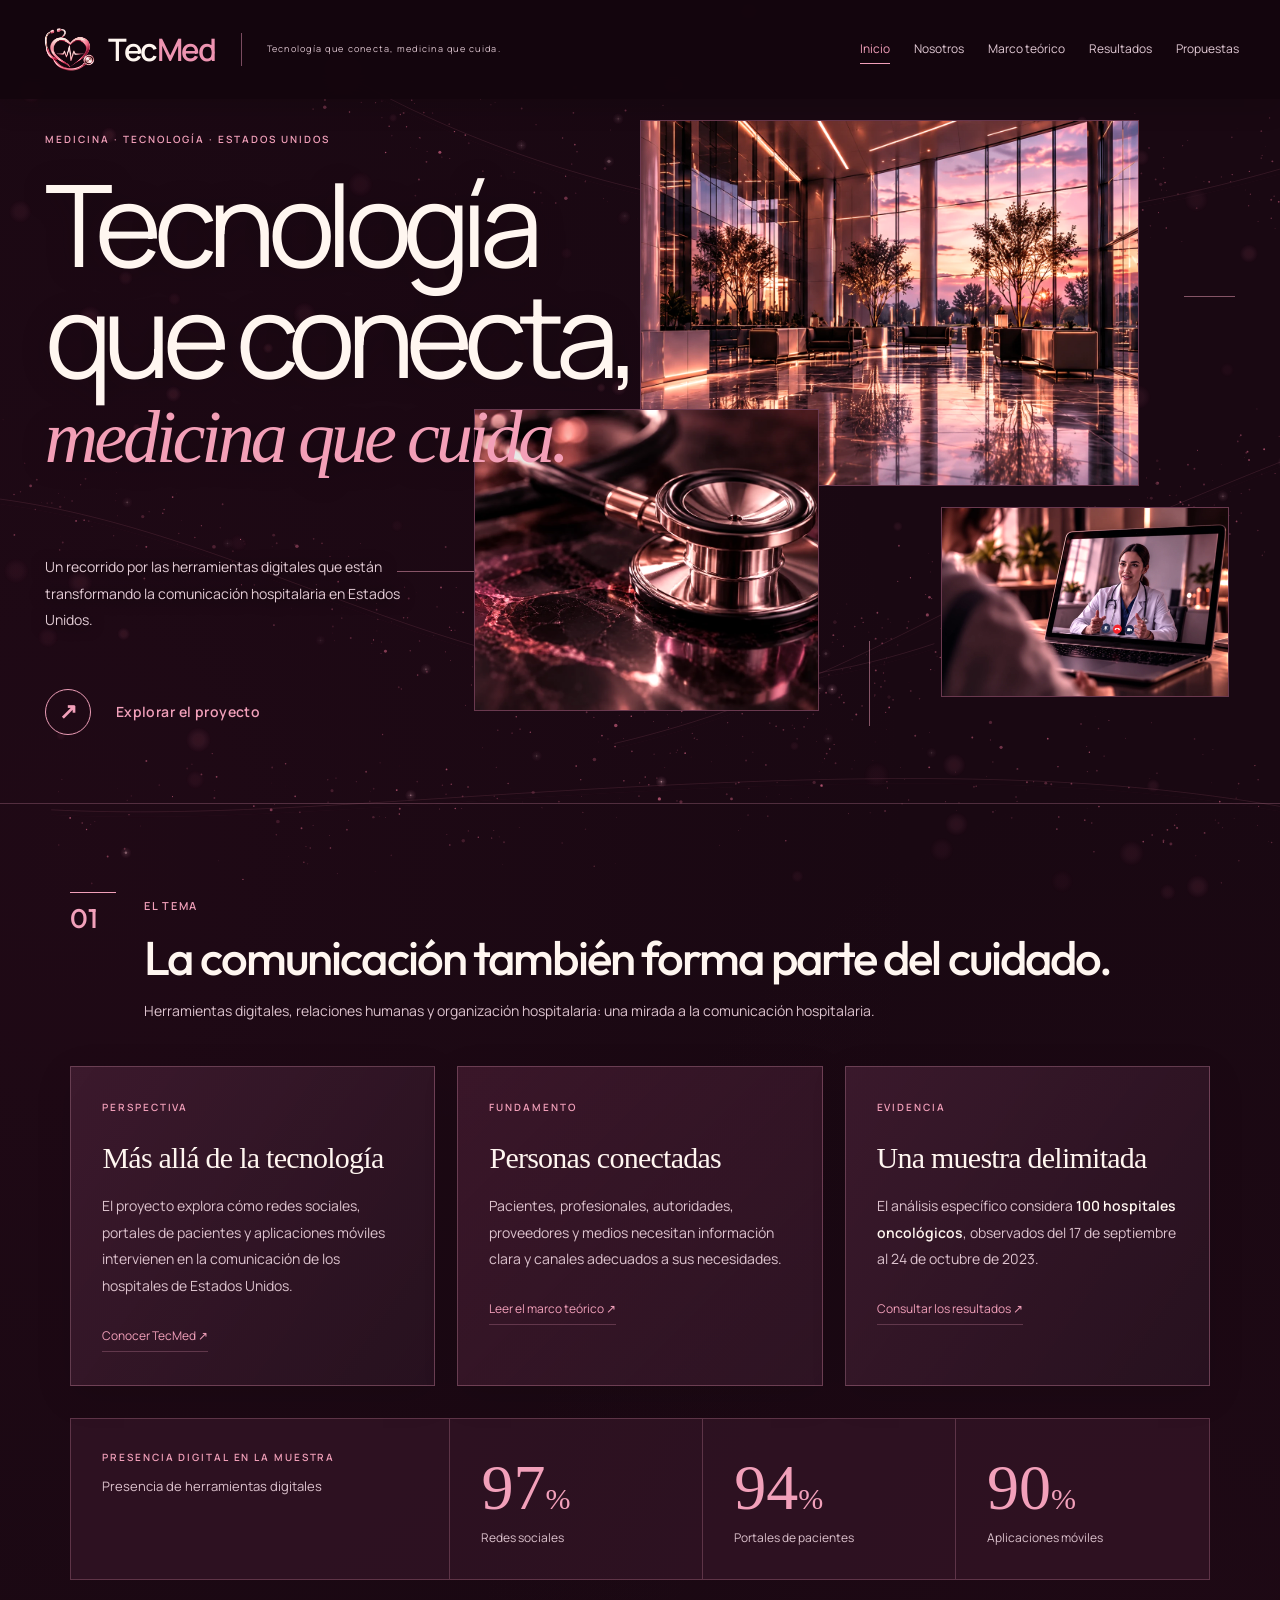
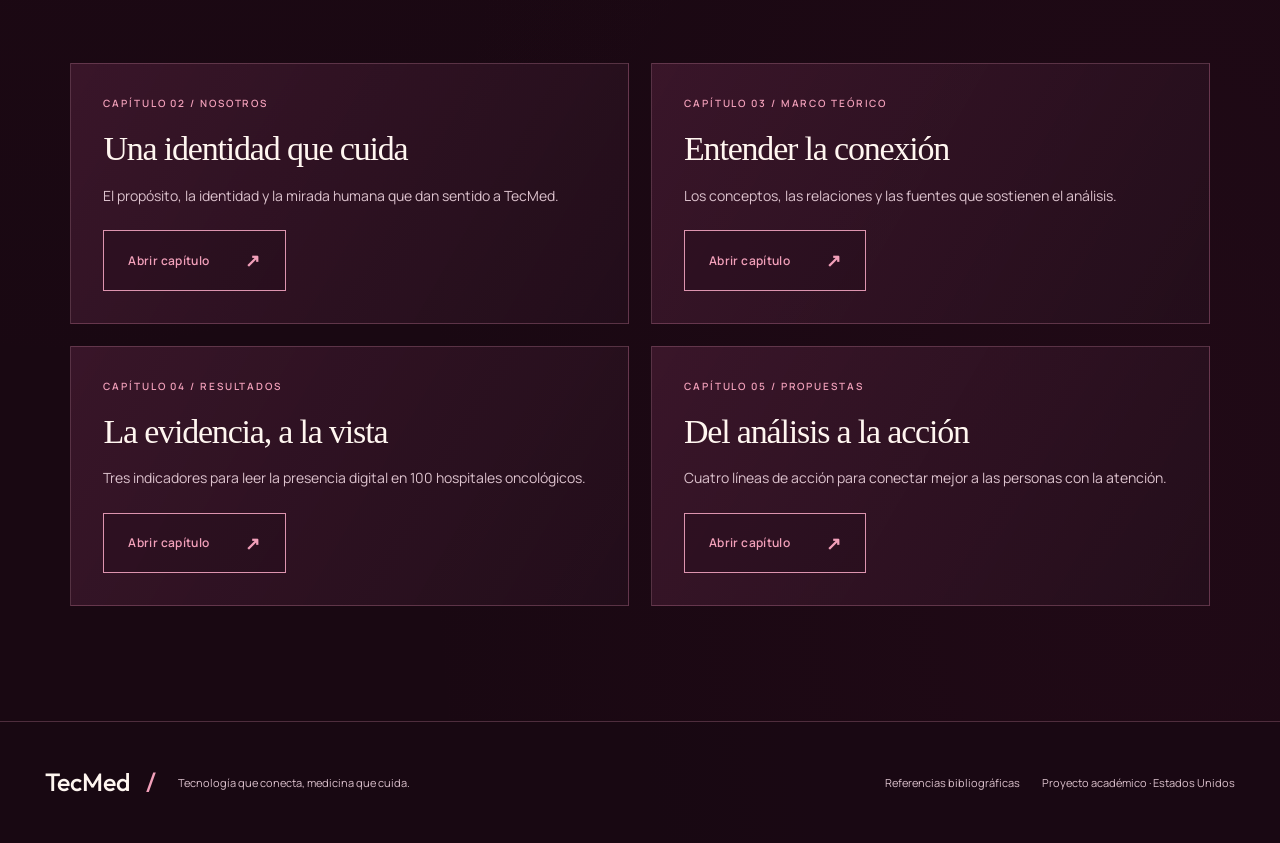
==== commit d5128c36: "Match reference background with diagonal rose particle ribbons and soft bokeh" ====
--- a/index.html
+++ b/index.html
@@ -1,5 +1,5 @@
 <!doctype html>
-<html lang="es"><head><meta charset="utf-8"><meta name="viewport" content="width=device-width,initial-scale=1"><meta name="theme-color" content="#111712"><meta name="description" content="TecMed: tecnología, medicina y comunicación hospitalaria en Estados Unidos. Un recorrido académico por sus fundamentos, resultados y propuestas."><title>Inicio · TecMed</title><link rel="icon" href="assets/rose-emblem.webp"><link rel="stylesheet" href="assets/styles.css?v=20261009brightsticky"><script defer src="assets/main.js?v=20261009compacthome"></script></head>
+<html lang="es"><head><meta charset="utf-8"><meta name="viewport" content="width=device-width,initial-scale=1"><meta name="theme-color" content="#111712"><meta name="description" content="TecMed: tecnología, medicina y comunicación hospitalaria en Estados Unidos. Un recorrido académico por sus fundamentos, resultados y propuestas."><title>Inicio · TecMed</title><link rel="icon" href="assets/rose-emblem.webp"><link rel="stylesheet" href="assets/styles.css?v=20261009referenceparticles"><script defer src="assets/main.js?v=20261009referenceparticles"></script></head>
 <body class="home"><a class="skip" href="#contenido">Saltar al contenido</a><canvas id="particles" aria-hidden="true"></canvas><div class="reading-progress" aria-hidden="true"></div>
 <header class="site-header"><a class="brand" href="index.html" aria-label="TecMed, inicio"><span class="logo-frame"><img src="assets/rose-emblem.webp" width="48" height="48" alt="Logo de TecMed: corazón y estetoscopio"></span><span><strong>Tec<span class="wordmark-med">Med</span><span class="brand-dot">.</span></strong><small>Tecnología que conecta, medicina que cuida.</small></span></a><button class="menu-toggle" type="button" aria-expanded="false" aria-controls="site-nav">Menú <span aria-hidden="true">＋</span></button><nav id="site-nav" aria-label="Navegación principal"><a href="index.html" aria-current="page">Inicio</a><a href="nosotros.html">Nosotros</a><a href="marco-teorico.html">Marco teórico</a><a href="resultados.html">Resultados</a><a href="propuestas.html">Propuestas</a></nav></header>
 <main id="contenido"><section class="editorial-hero" aria-label="Introducción a TecMed"><div class="editorial-copy"><span class="eyebrow">Medicina · Tecnología · Estados Unidos</span><h1><span>Tecnología</span><span>que conecta,</span><em>medicina que cuida.</em></h1><p>Un recorrido por las herramientas digitales que están transformando la comunicación hospitalaria en Estados Unidos.</p><a class="button" href="#panorama">Explorar el proyecto <span aria-hidden="true">↗</span></a></div><div class="editorial-visuals" aria-hidden="true"><figure class="editorial-image scene-hospital"><img src="assets/rose-atrium.webp" alt="" fetchpriority="high"></figure><figure class="editorial-image scene-instrument"><img src="assets/rose-instrument.webp" alt="" fetchpriority="high"></figure><figure class="editorial-image scene-network"><img src="assets/rose-telehealth.webp" alt="" fetchpriority="high"></figure><span class="editorial-rule rule-one"></span><span class="editorial-rule rule-two"></span><span class="editorial-rule rule-three"></span></div></section><section class="content-wrap" id="panorama"><div class="section-heading"><span class="section-index">01</span><div><span class="eyebrow">El tema</span><h2>La comunicación también forma parte del cuidado.</h2><p>Herramientas digitales, relaciones humanas y organización hospitalaria: una mirada a la comunicación hospitalaria.</p></div></div><div class="box-grid three"><article class="info-box "><span class="eyebrow">Perspectiva</span><h3>Más allá de la tecnología</h3><p>El proyecto explora cómo redes sociales, portales de pacientes y aplicaciones móviles intervienen en la comunicación de los hospitales de Estados Unidos.</p><a class="text-link" href="nosotros.html">Conocer TecMed ↗</a></article><article class="info-box "><span class="eyebrow">Fundamento</span><h3>Personas conectadas</h3><p>Pacientes, profesionales, autoridades, proveedores y medios necesitan información clara y canales adecuados a sus necesidades.</p><a class="text-link" href="marco-teorico.html">Leer el marco teórico ↗</a></article><article class="info-box "><span class="eyebrow">Evidencia</span><h3>Una muestra delimitada</h3><p>El análisis específico considera <strong>100 hospitales oncológicos</strong>, observados del 17 de septiembre al 24 de octubre de 2023.</p><a class="text-link" href="resultados.html">Consultar los resultados ↗</a></article></div><div class="data-strip"><div><span class="eyebrow">Presencia digital en la muestra</span><p>Presencia de herramientas digitales</p></div><div><strong>97<span>%</span></strong><span>Redes sociales</span></div><div><strong>94<span>%</span></strong><span>Portales de pacientes</span></div><div><strong>90<span>%</span></strong><span>Aplicaciones móviles</span></div></div></section><section class="content-wrap compact editorial-directory" aria-label="Explorar capítulos"><article class="editorial-entry"><span class="eyebrow">Capítulo 02 / Nosotros</span><h2>Una identidad que cuida</h2><p>El propósito, la identidad y la mirada humana que dan sentido a TecMed.</p><a class="button" href="nosotros.html">Abrir capítulo <span aria-hidden="true">↗</span></a></article><article class="editorial-entry"><span class="eyebrow">Capítulo 03 / Marco teórico</span><h2>Entender la conexión</h2><p>Los conceptos, las relaciones y las fuentes que sostienen el análisis.</p><a class="button" href="marco-teorico.html">Abrir capítulo <span aria-hidden="true">↗</span></a></article><article class="editorial-entry"><span class="eyebrow">Capítulo 04 / Resultados</span><h2>La evidencia, a la vista</h2><p>Tres indicadores para leer la presencia digital en 100 hospitales oncológicos.</p><a class="button" href="resultados.html">Abrir capítulo <span aria-hidden="true">↗</span></a></article><article class="editorial-entry"><span class="eyebrow">Capítulo 05 / Propuestas</span><h2>Del análisis a la acción</h2><p>Cuatro líneas de acción para conectar mejor a las personas con la atención.</p><a class="button" href="propuestas.html">Abrir capítulo <span aria-hidden="true">↗</span></a></article></section></main><footer class="site-footer"><div><a class="footer-brand" href="index.html">TecMed<span> / </span></a><span>Tecnología que conecta, medicina que cuida.</span></div><div><a href="marco-teorico.html#referencias">Referencias bibliográficas</a><span>Proyecto académico · Estados Unidos</span></div></footer></body></html>
--- a/assets/styles.css
+++ b/assets/styles.css
@@ -26,3 +26,9 @@
 .page-resultados .research-citation{font-size:12px;margin-top:24px}.page-resultados .research-citation a{color:#f6cd8a;text-decoration:underline;text-underline-offset:4px}.dashboard-comparison{padding:12px 30px;border:1px solid var(--line);background:rgba(49,19,36,.72)}.comparison-row{display:grid;grid-template-columns:minmax(190px,1.1fr) minmax(120px,1.8fr) 60px;align-items:center;gap:26px;padding:24px 0;border-bottom:1px solid var(--line)}.comparison-row:last-child{border-bottom:0}.comparison-row[hidden]{display:none}.comparison-label h3{font-family:Manrope,Arial,sans-serif;font-size:15px;line-height:1.5;margin:0 0 5px;font-weight:500}.comparison-label>span{font-size:11px;color:var(--muted)}.comparison-track{height:9px;background:rgba(236,153,185,.12);overflow:hidden;border-radius:8px}.comparison-track>span{display:block;height:100%;background:linear-gradient(90deg,#ac4f77,#f3abc3);border-radius:8px}.comparison-row>strong{font-family:Outfit,Arial,sans-serif;font-size:32px;font-weight:500;text-align:right;color:#f4aec8}.comparison-row>strong>span{font-size:16px}.ai-dashboard{display:grid;grid-template-columns:1fr 1fr;gap:26px}.ai-lead,.ai-partnerships{padding:34px;border:1px solid var(--line);background:linear-gradient(135deg,rgba(91,35,62,.58),rgba(35,12,25,.8))}.ai-lead>strong{display:block;font-family:Outfit,Arial,sans-serif;font-size:100px;line-height:1.2;margin:20px 0;color:#f2aac4;font-weight:500}.ai-lead>strong>span{font-size:28px;color:var(--muted)}.ai-lead p,.ai-partnerships p{font-size:13px}.ai-lead .comparison-track{margin:25px 0}.ai-partnerships h3{font-size:28px;line-height:1.3}.ai-count{display:flex;align-items:center;gap:25px;padding:20px 0;border-bottom:1px solid var(--line)}.ai-count strong{font-family:Outfit,Arial,sans-serif;font-size:53px;font-weight:500;color:#f3adc6;min-width:65px}.ai-count p{margin:0}.ai-context{margin:23px 0 0}.ai-other{margin-top:26px}.ai-other h3{font-size:30px}@media(max-width:760px){.dashboard-comparison{padding:8px 20px}.comparison-row{grid-template-columns:1fr 54px;gap:12px;padding:22px 0}.comparison-label{grid-column:1;grid-row:1}.comparison-track{grid-column:1 / -1;grid-row:2}.comparison-row>strong{grid-column:2;grid-row:1}.ai-dashboard{grid-template-columns:1fr}.ai-lead,.ai-partnerships{padding:26px}.ai-lead>strong{font-size:85px}.comparison-label h3{font-size:13px}}
 
 .site-header{position:sticky;top:0;z-index:50;background:rgba(20,6,14,.97);backdrop-filter:blur(14px);box-shadow:0 8px 24px rgba(10,2,7,.16)}.reading-progress{z-index:60}.skip{z-index:70}html{scroll-padding-top:130px}.interior .chapter-photo{filter:brightness(1.3) contrast(1.06) saturate(1.13);opacity:1;box-shadow:0 16px 45px rgba(12,2,8,.2),0 0 30px rgba(236,142,178,.12)}.interior .chapter-shade{background:linear-gradient(115deg,rgba(97,21,56,.08),rgba(211,88,134,.035));mix-blend-mode:normal}@media(max-width:760px){html{scroll-padding-top:110px}.site-header nav.is-open{max-height:calc(100svh - 110px);overflow-y:auto}}
+
+.page-nosotros .chapter-photo,.page-marco-teorico .chapter-photo,.page-propuestas .chapter-photo{object-position:55% center;filter:brightness(1.08) contrast(1.03) saturate(1.07)}
+
+.page-resultados .chapter-photo{object-position:50% center;filter:brightness(1.08) contrast(1.03) saturate(1.07)}
+
+#particles{opacity:.93}@media(prefers-reduced-motion:reduce){#particles{display:block}}
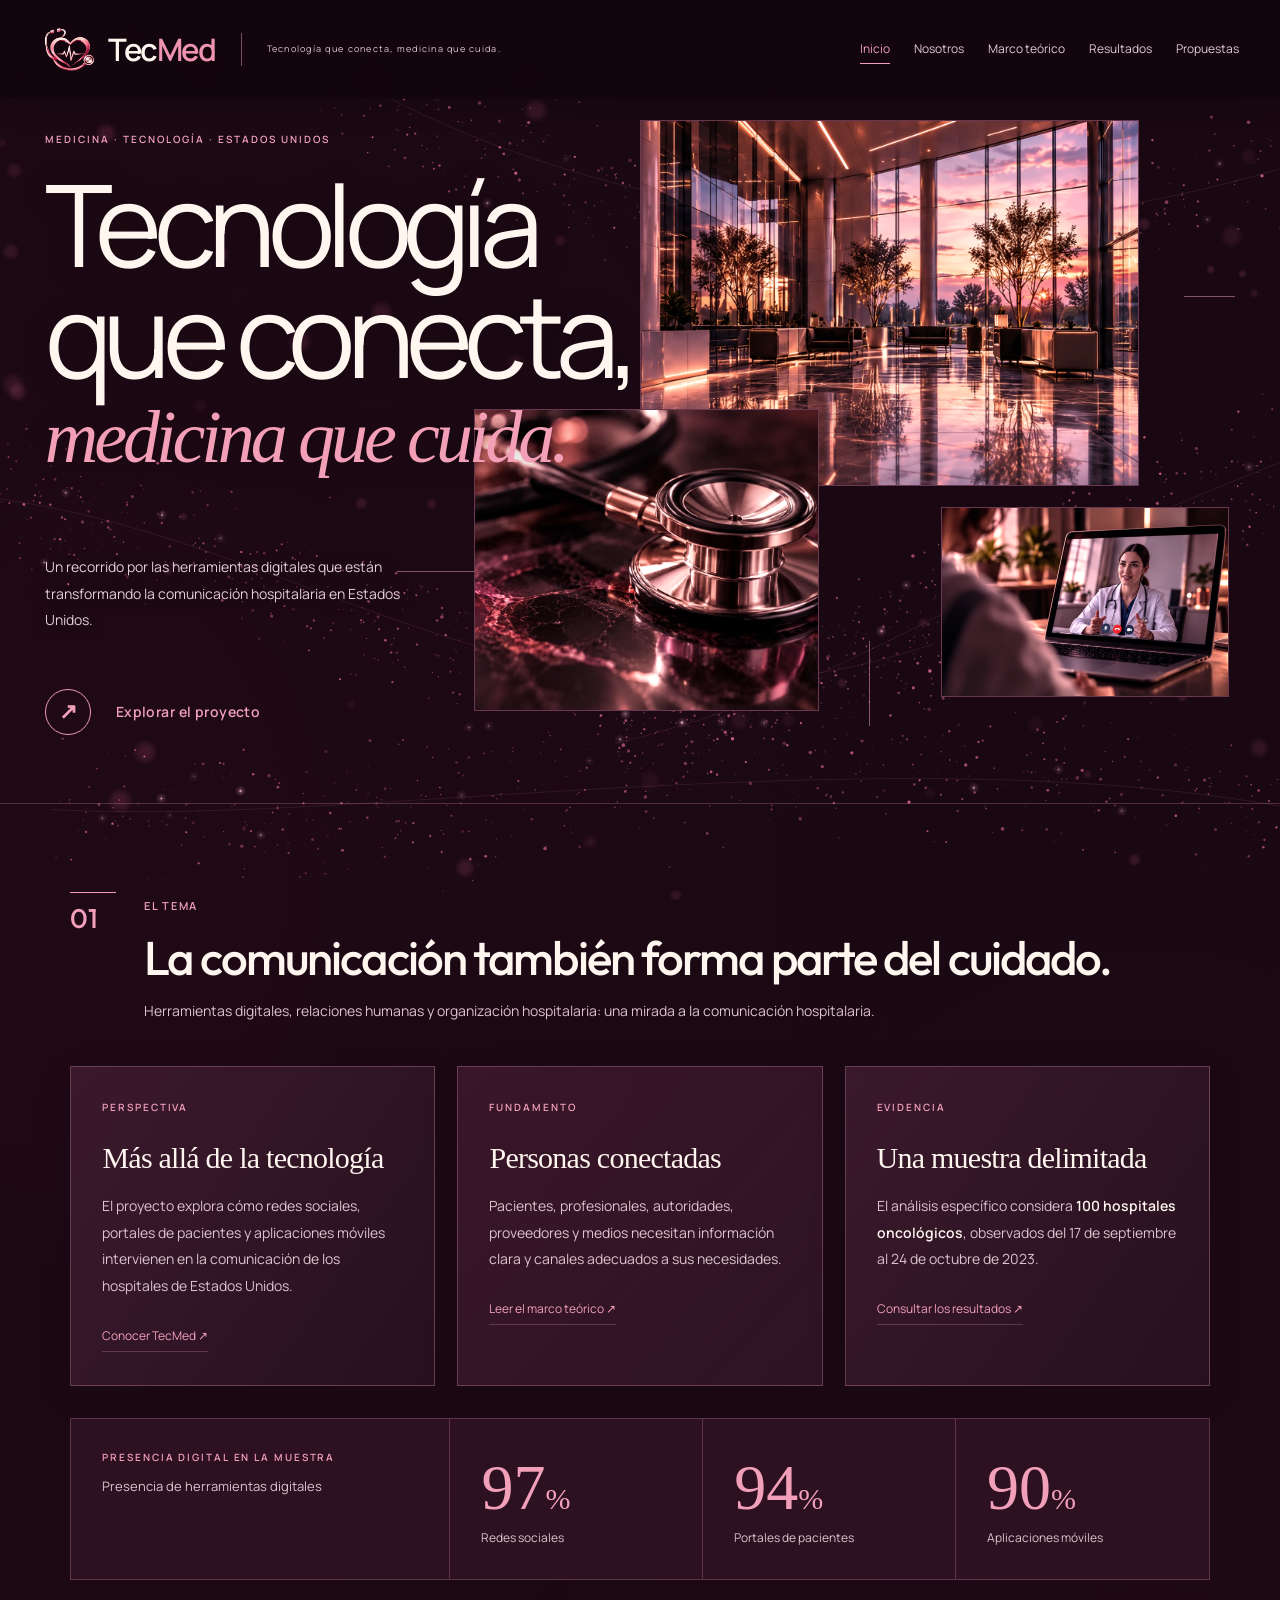
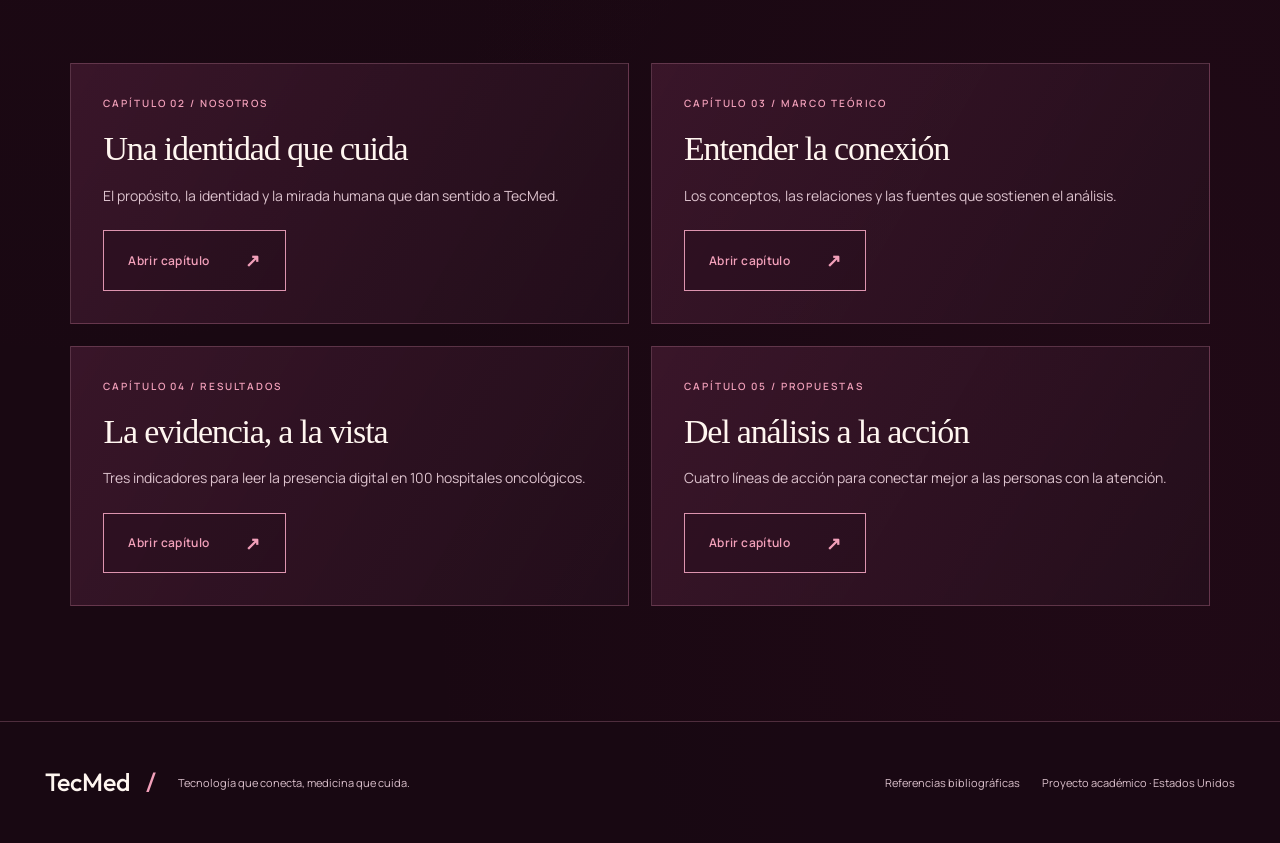
==== commit 45f2638a: "Refine rose dust density and highlight visibility to match reference" ====
--- a/index.html
+++ b/index.html
@@ -1,5 +1,5 @@
 <!doctype html>
-<html lang="es"><head><meta charset="utf-8"><meta name="viewport" content="width=device-width,initial-scale=1"><meta name="theme-color" content="#111712"><meta name="description" content="TecMed: tecnología, medicina y comunicación hospitalaria en Estados Unidos. Un recorrido académico por sus fundamentos, resultados y propuestas."><title>Inicio · TecMed</title><link rel="icon" href="assets/rose-emblem.webp"><link rel="stylesheet" href="assets/styles.css?v=20261009referenceparticles"><script defer src="assets/main.js?v=20261009referenceparticles"></script></head>
+<html lang="es"><head><meta charset="utf-8"><meta name="viewport" content="width=device-width,initial-scale=1"><meta name="theme-color" content="#111712"><meta name="description" content="TecMed: tecnología, medicina y comunicación hospitalaria en Estados Unidos. Un recorrido académico por sus fundamentos, resultados y propuestas."><title>Inicio · TecMed</title><link rel="icon" href="assets/rose-emblem.webp"><link rel="stylesheet" href="assets/styles.css?v=20261009referenceparticles"><script defer src="assets/main.js?v=20261009referenceparticlesfinal"></script></head>
 <body class="home"><a class="skip" href="#contenido">Saltar al contenido</a><canvas id="particles" aria-hidden="true"></canvas><div class="reading-progress" aria-hidden="true"></div>
 <header class="site-header"><a class="brand" href="index.html" aria-label="TecMed, inicio"><span class="logo-frame"><img src="assets/rose-emblem.webp" width="48" height="48" alt="Logo de TecMed: corazón y estetoscopio"></span><span><strong>Tec<span class="wordmark-med">Med</span><span class="brand-dot">.</span></strong><small>Tecnología que conecta, medicina que cuida.</small></span></a><button class="menu-toggle" type="button" aria-expanded="false" aria-controls="site-nav">Menú <span aria-hidden="true">＋</span></button><nav id="site-nav" aria-label="Navegación principal"><a href="index.html" aria-current="page">Inicio</a><a href="nosotros.html">Nosotros</a><a href="marco-teorico.html">Marco teórico</a><a href="resultados.html">Resultados</a><a href="propuestas.html">Propuestas</a></nav></header>
 <main id="contenido"><section class="editorial-hero" aria-label="Introducción a TecMed"><div class="editorial-copy"><span class="eyebrow">Medicina · Tecnología · Estados Unidos</span><h1><span>Tecnología</span><span>que conecta,</span><em>medicina que cuida.</em></h1><p>Un recorrido por las herramientas digitales que están transformando la comunicación hospitalaria en Estados Unidos.</p><a class="button" href="#panorama">Explorar el proyecto <span aria-hidden="true">↗</span></a></div><div class="editorial-visuals" aria-hidden="true"><figure class="editorial-image scene-hospital"><img src="assets/rose-atrium.webp" alt="" fetchpriority="high"></figure><figure class="editorial-image scene-instrument"><img src="assets/rose-instrument.webp" alt="" fetchpriority="high"></figure><figure class="editorial-image scene-network"><img src="assets/rose-telehealth.webp" alt="" fetchpriority="high"></figure><span class="editorial-rule rule-one"></span><span class="editorial-rule rule-two"></span><span class="editorial-rule rule-three"></span></div></section><section class="content-wrap" id="panorama"><div class="section-heading"><span class="section-index">01</span><div><span class="eyebrow">El tema</span><h2>La comunicación también forma parte del cuidado.</h2><p>Herramientas digitales, relaciones humanas y organización hospitalaria: una mirada a la comunicación hospitalaria.</p></div></div><div class="box-grid three"><article class="info-box "><span class="eyebrow">Perspectiva</span><h3>Más allá de la tecnología</h3><p>El proyecto explora cómo redes sociales, portales de pacientes y aplicaciones móviles intervienen en la comunicación de los hospitales de Estados Unidos.</p><a class="text-link" href="nosotros.html">Conocer TecMed ↗</a></article><article class="info-box "><span class="eyebrow">Fundamento</span><h3>Personas conectadas</h3><p>Pacientes, profesionales, autoridades, proveedores y medios necesitan información clara y canales adecuados a sus necesidades.</p><a class="text-link" href="marco-teorico.html">Leer el marco teórico ↗</a></article><article class="info-box "><span class="eyebrow">Evidencia</span><h3>Una muestra delimitada</h3><p>El análisis específico considera <strong>100 hospitales oncológicos</strong>, observados del 17 de septiembre al 24 de octubre de 2023.</p><a class="text-link" href="resultados.html">Consultar los resultados ↗</a></article></div><div class="data-strip"><div><span class="eyebrow">Presencia digital en la muestra</span><p>Presencia de herramientas digitales</p></div><div><strong>97<span>%</span></strong><span>Redes sociales</span></div><div><strong>94<span>%</span></strong><span>Portales de pacientes</span></div><div><strong>90<span>%</span></strong><span>Aplicaciones móviles</span></div></div></section><section class="content-wrap compact editorial-directory" aria-label="Explorar capítulos"><article class="editorial-entry"><span class="eyebrow">Capítulo 02 / Nosotros</span><h2>Una identidad que cuida</h2><p>El propósito, la identidad y la mirada humana que dan sentido a TecMed.</p><a class="button" href="nosotros.html">Abrir capítulo <span aria-hidden="true">↗</span></a></article><article class="editorial-entry"><span class="eyebrow">Capítulo 03 / Marco teórico</span><h2>Entender la conexión</h2><p>Los conceptos, las relaciones y las fuentes que sostienen el análisis.</p><a class="button" href="marco-teorico.html">Abrir capítulo <span aria-hidden="true">↗</span></a></article><article class="editorial-entry"><span class="eyebrow">Capítulo 04 / Resultados</span><h2>La evidencia, a la vista</h2><p>Tres indicadores para leer la presencia digital en 100 hospitales oncológicos.</p><a class="button" href="resultados.html">Abrir capítulo <span aria-hidden="true">↗</span></a></article><article class="editorial-entry"><span class="eyebrow">Capítulo 05 / Propuestas</span><h2>Del análisis a la acción</h2><p>Cuatro líneas de acción para conectar mejor a las personas con la atención.</p><a class="button" href="propuestas.html">Abrir capítulo <span aria-hidden="true">↗</span></a></article></section></main><footer class="site-footer"><div><a class="footer-brand" href="index.html">TecMed<span> / </span></a><span>Tecnología que conecta, medicina que cuida.</span></div><div><a href="marco-teorico.html#referencias">Referencias bibliográficas</a><span>Proyecto académico · Estados Unidos</span></div></footer></body></html>
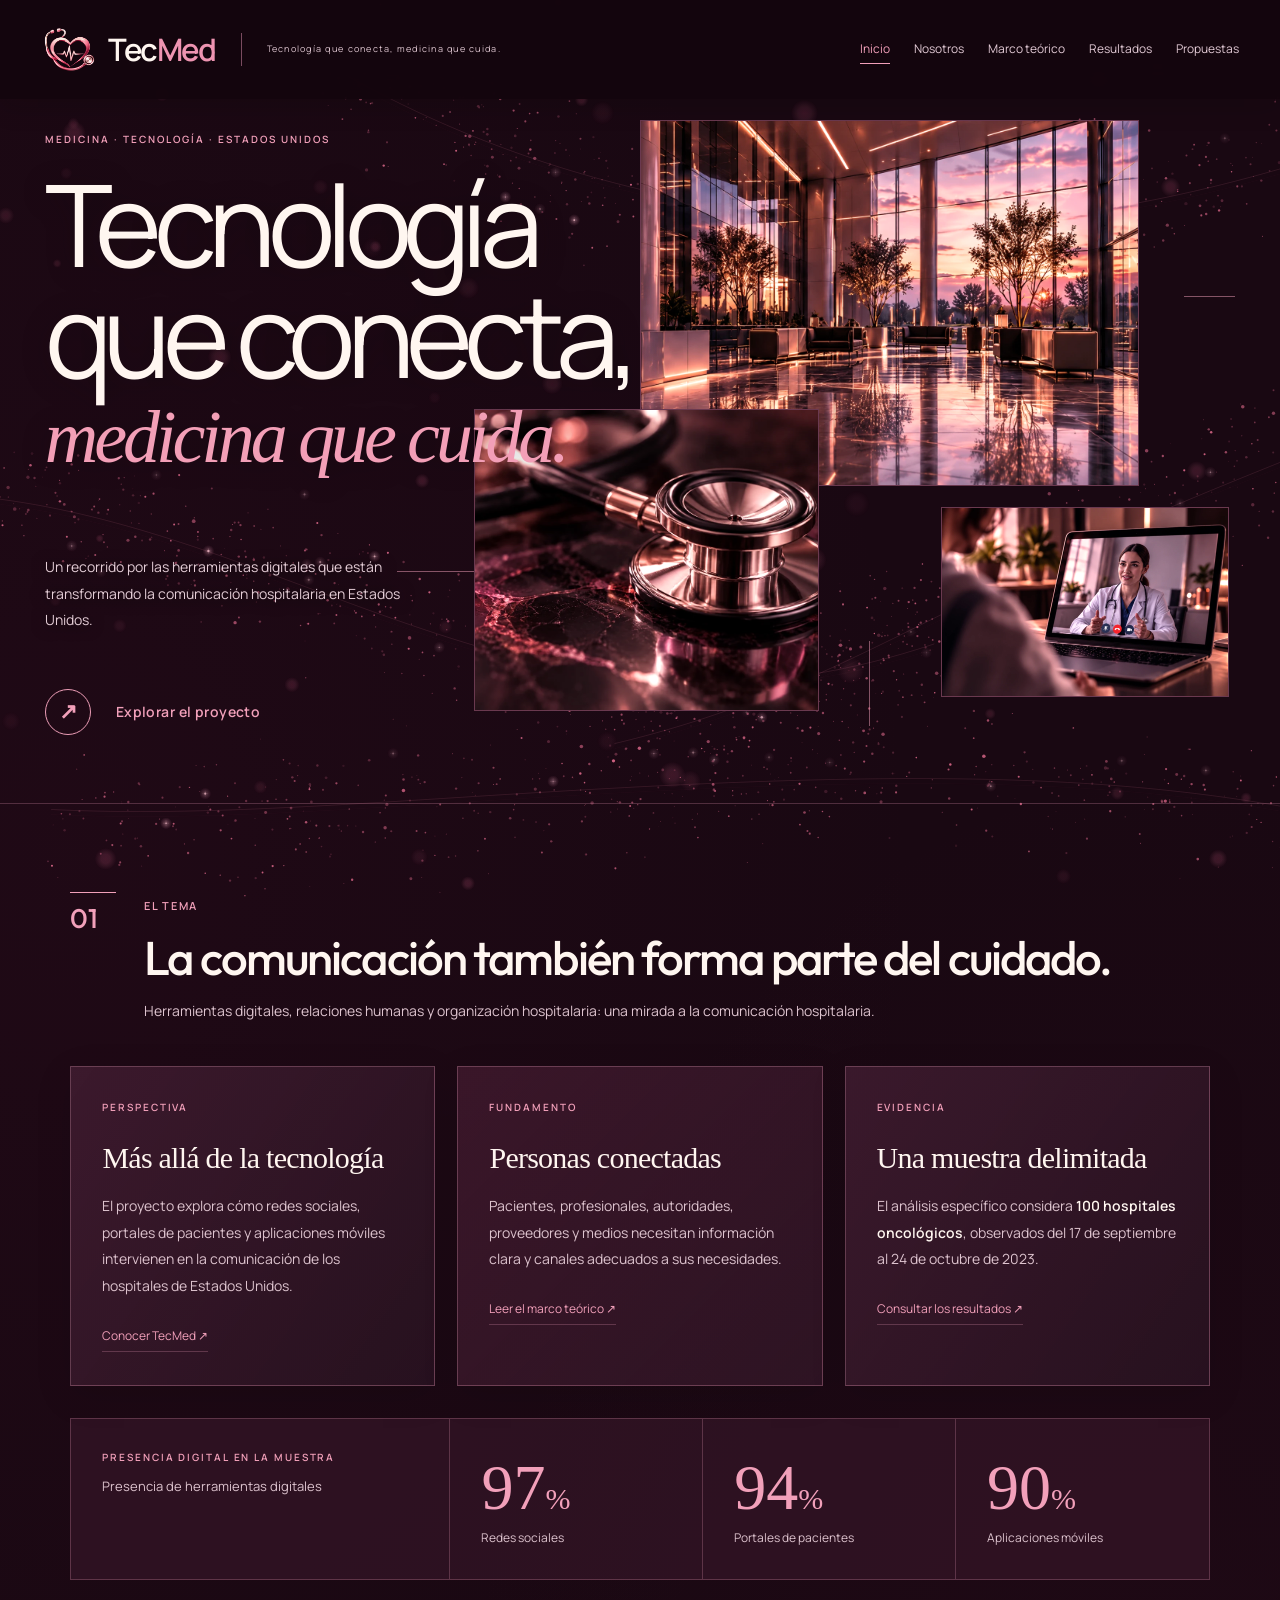
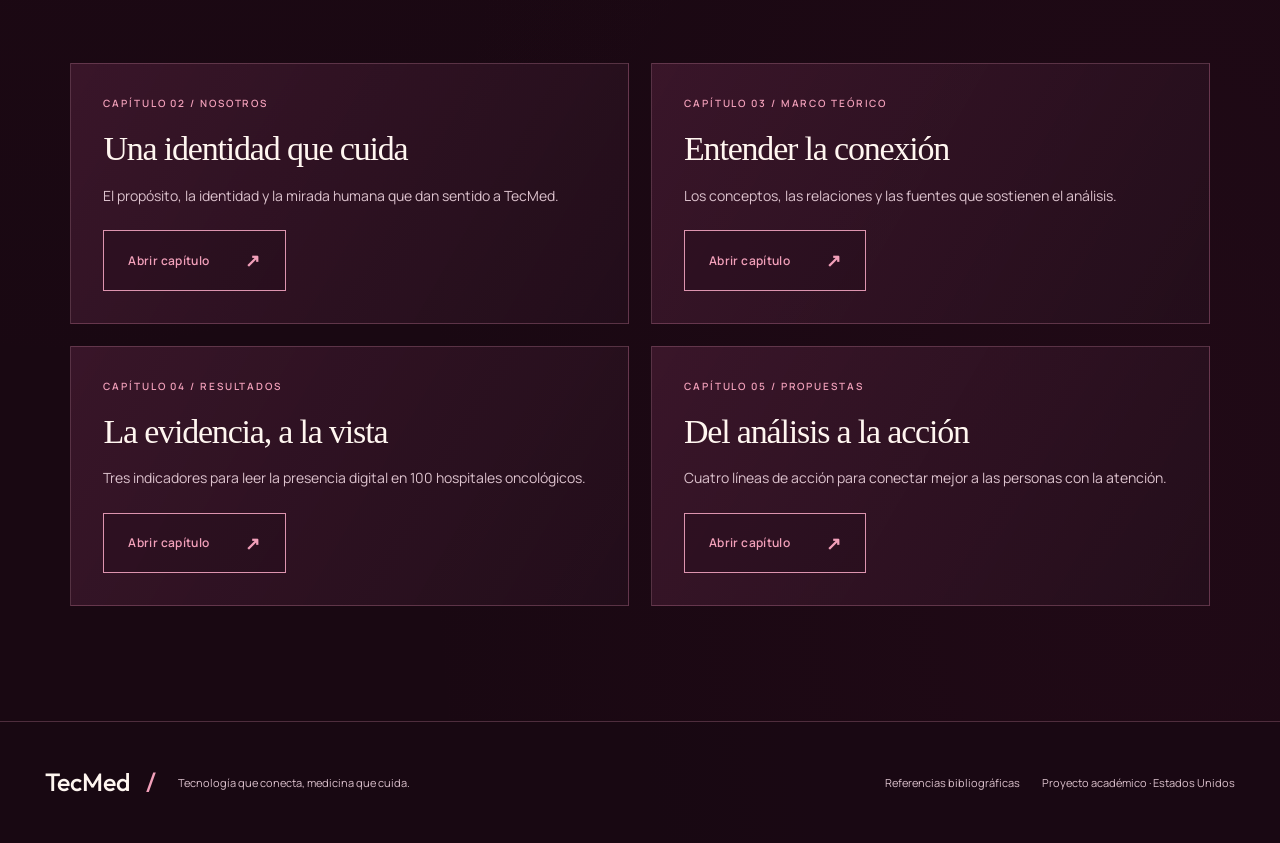
==== commit cc697cdc: "Adapt all TecMed pages and dashboards for mobile reading and touch navigation" ====
--- a/index.html
+++ b/index.html
@@ -1,5 +1,5 @@
 <!doctype html>
-<html lang="es"><head><meta charset="utf-8"><meta name="viewport" content="width=device-width,initial-scale=1"><meta name="theme-color" content="#111712"><meta name="description" content="TecMed: tecnología, medicina y comunicación hospitalaria en Estados Unidos. Un recorrido académico por sus fundamentos, resultados y propuestas."><title>Inicio · TecMed</title><link rel="icon" href="assets/rose-emblem.webp"><link rel="stylesheet" href="assets/styles.css?v=20261009referenceparticles"><script defer src="assets/main.js?v=20261009referenceparticlesfinal"></script></head>
+<html lang="es"><head><meta charset="utf-8"><meta name="viewport" content="width=device-width,initial-scale=1"><meta name="theme-color" content="#111712"><meta name="description" content="TecMed: tecnología, medicina y comunicación hospitalaria en Estados Unidos. Un recorrido académico por sus fundamentos, resultados y propuestas."><title>Inicio · TecMed</title><link rel="icon" href="assets/rose-emblem.webp"><link rel="stylesheet" href="assets/styles.css?v=20261009mobile"><script defer src="assets/main.js?v=20261009mobile"></script></head>
 <body class="home"><a class="skip" href="#contenido">Saltar al contenido</a><canvas id="particles" aria-hidden="true"></canvas><div class="reading-progress" aria-hidden="true"></div>
 <header class="site-header"><a class="brand" href="index.html" aria-label="TecMed, inicio"><span class="logo-frame"><img src="assets/rose-emblem.webp" width="48" height="48" alt="Logo de TecMed: corazón y estetoscopio"></span><span><strong>Tec<span class="wordmark-med">Med</span><span class="brand-dot">.</span></strong><small>Tecnología que conecta, medicina que cuida.</small></span></a><button class="menu-toggle" type="button" aria-expanded="false" aria-controls="site-nav">Menú <span aria-hidden="true">＋</span></button><nav id="site-nav" aria-label="Navegación principal"><a href="index.html" aria-current="page">Inicio</a><a href="nosotros.html">Nosotros</a><a href="marco-teorico.html">Marco teórico</a><a href="resultados.html">Resultados</a><a href="propuestas.html">Propuestas</a></nav></header>
 <main id="contenido"><section class="editorial-hero" aria-label="Introducción a TecMed"><div class="editorial-copy"><span class="eyebrow">Medicina · Tecnología · Estados Unidos</span><h1><span>Tecnología</span><span>que conecta,</span><em>medicina que cuida.</em></h1><p>Un recorrido por las herramientas digitales que están transformando la comunicación hospitalaria en Estados Unidos.</p><a class="button" href="#panorama">Explorar el proyecto <span aria-hidden="true">↗</span></a></div><div class="editorial-visuals" aria-hidden="true"><figure class="editorial-image scene-hospital"><img src="assets/rose-atrium.webp" alt="" fetchpriority="high"></figure><figure class="editorial-image scene-instrument"><img src="assets/rose-instrument.webp" alt="" fetchpriority="high"></figure><figure class="editorial-image scene-network"><img src="assets/rose-telehealth.webp" alt="" fetchpriority="high"></figure><span class="editorial-rule rule-one"></span><span class="editorial-rule rule-two"></span><span class="editorial-rule rule-three"></span></div></section><section class="content-wrap" id="panorama"><div class="section-heading"><span class="section-index">01</span><div><span class="eyebrow">El tema</span><h2>La comunicación también forma parte del cuidado.</h2><p>Herramientas digitales, relaciones humanas y organización hospitalaria: una mirada a la comunicación hospitalaria.</p></div></div><div class="box-grid three"><article class="info-box "><span class="eyebrow">Perspectiva</span><h3>Más allá de la tecnología</h3><p>El proyecto explora cómo redes sociales, portales de pacientes y aplicaciones móviles intervienen en la comunicación de los hospitales de Estados Unidos.</p><a class="text-link" href="nosotros.html">Conocer TecMed ↗</a></article><article class="info-box "><span class="eyebrow">Fundamento</span><h3>Personas conectadas</h3><p>Pacientes, profesionales, autoridades, proveedores y medios necesitan información clara y canales adecuados a sus necesidades.</p><a class="text-link" href="marco-teorico.html">Leer el marco teórico ↗</a></article><article class="info-box "><span class="eyebrow">Evidencia</span><h3>Una muestra delimitada</h3><p>El análisis específico considera <strong>100 hospitales oncológicos</strong>, observados del 17 de septiembre al 24 de octubre de 2023.</p><a class="text-link" href="resultados.html">Consultar los resultados ↗</a></article></div><div class="data-strip"><div><span class="eyebrow">Presencia digital en la muestra</span><p>Presencia de herramientas digitales</p></div><div><strong>97<span>%</span></strong><span>Redes sociales</span></div><div><strong>94<span>%</span></strong><span>Portales de pacientes</span></div><div><strong>90<span>%</span></strong><span>Aplicaciones móviles</span></div></div></section><section class="content-wrap compact editorial-directory" aria-label="Explorar capítulos"><article class="editorial-entry"><span class="eyebrow">Capítulo 02 / Nosotros</span><h2>Una identidad que cuida</h2><p>El propósito, la identidad y la mirada humana que dan sentido a TecMed.</p><a class="button" href="nosotros.html">Abrir capítulo <span aria-hidden="true">↗</span></a></article><article class="editorial-entry"><span class="eyebrow">Capítulo 03 / Marco teórico</span><h2>Entender la conexión</h2><p>Los conceptos, las relaciones y las fuentes que sostienen el análisis.</p><a class="button" href="marco-teorico.html">Abrir capítulo <span aria-hidden="true">↗</span></a></article><article class="editorial-entry"><span class="eyebrow">Capítulo 04 / Resultados</span><h2>La evidencia, a la vista</h2><p>Tres indicadores para leer la presencia digital en 100 hospitales oncológicos.</p><a class="button" href="resultados.html">Abrir capítulo <span aria-hidden="true">↗</span></a></article><article class="editorial-entry"><span class="eyebrow">Capítulo 05 / Propuestas</span><h2>Del análisis a la acción</h2><p>Cuatro líneas de acción para conectar mejor a las personas con la atención.</p><a class="button" href="propuestas.html">Abrir capítulo <span aria-hidden="true">↗</span></a></article></section></main><footer class="site-footer"><div><a class="footer-brand" href="index.html">TecMed<span> / </span></a><span>Tecnología que conecta, medicina que cuida.</span></div><div><a href="marco-teorico.html#referencias">Referencias bibliográficas</a><span>Proyecto académico · Estados Unidos</span></div></footer></body></html>
--- a/assets/styles.css
+++ b/assets/styles.css
@@ -32,3 +32,18 @@
 .page-resultados .chapter-photo{object-position:50% center;filter:brightness(1.08) contrast(1.03) saturate(1.07)}
 
 #particles{opacity:.93}@media(prefers-reduced-motion:reduce){#particles{display:block}}
+
+@media(max-width:1024px) and (min-width:761px){
+ .brand small{max-width:210px;white-space:normal}.site-header{gap:16px}.site-header nav{gap:13px}.site-header nav a{font-size:11px}.box-grid.four{grid-template-columns:repeat(2,minmax(0,1fr))}.ai-dashboard{gap:18px}.ai-lead,.ai-partnerships{padding:26px}
+}
+@media(max-width:760px){
+ html{scroll-padding-top:100px}body{font-size:14px}.site-header{display:grid;grid-template-columns:minmax(0,1fr) auto;gap:0 12px;min-height:84px;padding:14px 5%;align-items:center}.brand{gap:9px;min-width:0}.logo-frame img{width:39px;height:39px}.brand>span:nth-child(2){display:block;min-width:0}.brand strong{font-size:25px}.brand small{font-size:8px;line-height:1.5;letter-spacing:0;max-width:210px;white-space:normal;margin-top:4px}.menu-toggle{display:block;min-width:58px;min-height:44px;padding:8px 10px;font-size:12px}.site-header nav{grid-column:1 / -1;width:100%;display:grid;grid-template-columns:repeat(2,minmax(0,1fr));gap:8px;padding-top:15px}.js .site-header nav:not(.is-open){display:none}.site-header nav a{font-size:13px;line-height:1.5;min-height:44px;padding:12px;border:1px solid var(--line);white-space:normal}.site-header nav a[aria-current]:after{display:none}.site-header nav a[aria-current]{background:rgba(190,82,129,.15)}.site-header nav.is-open{max-height:calc(100svh - 95px);overflow-y:auto}
+ .home .editorial-hero{height:auto;min-height:0;max-height:none;padding-bottom:28px}.home .editorial-copy{margin:0 5%;padding-top:28px;max-width:none;pointer-events:auto}.home .editorial-copy h1{font-size:clamp(38px,10.6vw,76px);line-height:1.08;letter-spacing:-.065em;margin-top:20px;max-width:100%}.home .editorial-copy h1 em{font-size:.76em;line-height:1.18;letter-spacing:-.045em;margin-top:7px}.home .editorial-copy>.eyebrow{font-size:9px;letter-spacing:.13em}.home .editorial-copy>p{position:static;max-width:100%;font-size:14px;line-height:1.8;margin:23px 0 0}.home .editorial-copy>.button{position:static;display:inline-flex;min-height:44px;margin-top:22px;font-size:13px;gap:16px}.home .editorial-visuals{position:relative;inset:auto;min-height:0;height:clamp(300px,88vw,570px);margin-top:28px}.home .scene-hospital{left:20%;right:5%;top:0;height:60%}.home .scene-instrument{left:5%;width:48%;top:43%;height:51%}.home .scene-network{right:5%;width:36%;top:64%;height:31%}.home .rule-two{left:0;width:5%}.home .rule-three{right:47%;bottom:0;height:7%}
+ .interior .chapter-hero{display:flex;flex-direction:column;align-items:stretch;padding:26px 5% 28px;min-height:0;height:auto;max-height:none;overflow:hidden}.interior .hero-copy{order:1;padding:0;max-width:100%;width:100%}.interior .back-link{margin-bottom:25px;min-height:32px;font-size:12px}.interior .hero-copy .eyebrow{margin-bottom:20px}.interior .hero-copy h1{font-size:clamp(42px,10.5vw,70px);line-height:1.07;margin-bottom:22px;overflow-wrap:normal}.interior .hero-copy p{font-size:14px;line-height:1.85;max-width:100%;margin:0}.interior .chapter-photo{order:2;position:relative;left:auto;top:auto;right:auto;bottom:auto;width:100%;height:auto;max-height:none;aspect-ratio:3 / 2;object-fit:cover;margin-top:28px}.interior .chapter-shade,.interior .hero-number,.interior .chapter-hero:after{display:none}
+ .content-wrap{padding:44px 5% 20px}.content-wrap.compact,.page-marco-teorico .content-wrap.compact{padding-top:35px}.section-heading{gap:14px;margin-bottom:26px}.section-heading>div{min-width:0}.section-index{width:26px;font-size:23px}.section-heading h2{font-size:clamp(27px,7.6vw,39px);line-height:1.15}.section-heading p{font-size:14px;line-height:1.8}.box-grid.two,.box-grid.three,.box-grid.four,.proposal-grid{grid-template-columns:minmax(0,1fr);gap:17px}.info-box,.box-grid.four .info-box{padding:25px}.info-box h3,.box-grid.four h3{font-size:27px}.info-box p,.box-grid.four p,.proposal-box dd,.identity-detail p,.slogan-grid p{font-size:14px;line-height:1.85}.info-box .eyebrow{margin-bottom:19px}.box-grid>*{min-width:0}
+ .data-strip{grid-template-columns:repeat(3,minmax(0,1fr))}.data-strip>div:first-child{grid-column:1 / -1;border-right:0;border-bottom:1px solid var(--line)}.data-strip>div{padding:20px 12px}.data-strip strong{font-size:38px}.data-strip strong span{font-size:19px}.data-strip>div>span:last-child{font-size:10px}.editorial-entry{padding:28px 0}.editorial-entry h2{font-size:32px}.editorial-entry p{font-size:14px}.button{min-height:44px}.text-link{display:inline-block;font-size:12px;padding-top:9px;padding-bottom:9px}
+ .identity-layout,.slogan-grid{grid-template-columns:minmax(0,1fr)}.identity-logo{padding:26px;margin:0}.identity-detail{padding:25px}.identity-detail h3{font-size:26px}.slogan-box{padding:26px}.slogan-box h2{font-size:clamp(28px,8vw,38px);line-height:1.15}.slogan-intro{font-size:14px}.reference-box{gap:14px;padding:24px 18px}.ref-number{min-width:27px;font-size:28px}.hanging{font-size:14px;line-height:1.85;padding-left:15px;text-indent:-15px}.doi{font-size:12px;overflow-wrap:anywhere;word-break:normal}.research-citation{overflow-wrap:anywhere}
+ .metric-grid{grid-template-columns:minmax(0,1fr);gap:17px}.metric-card{min-height:0;padding:26px}.metric-value{font-size:82px;margin:22px 0}.metric-card p{font-size:14px}.results-toolbar{align-items:stretch;padding:20px;gap:13px}.results-toolbar label,.results-toolbar select,.results-toolbar .text-link{width:100%;max-width:100%;margin-left:0}.results-toolbar label{font-size:13px}.results-toolbar select{min-height:46px;padding:10px;font-size:14px}.dashboard-comparison{padding:6px 20px}.comparison-row{grid-template-columns:minmax(0,1fr) 54px;gap:12px}.comparison-label h3{font-size:14px}.comparison-label>span{font-size:11px}.comparison-row>strong{font-size:30px}.ai-dashboard{grid-template-columns:minmax(0,1fr);gap:17px}.ai-lead,.ai-partnerships{padding:25px;min-width:0}.ai-lead>strong{font-size:82px}.ai-lead p,.ai-partnerships p{font-size:14px;line-height:1.8}.ai-partnerships h3{font-size:26px}.ai-count{gap:17px}.ai-count strong{min-width:48px;font-size:45px}.table-scroll{max-width:100%;padding:0 15px 20px;overflow-x:auto;overscroll-behavior-x:contain}table{font-size:12px}th,td{padding:13px 12px}summary{min-height:48px;font-size:14px}
+ .proposal-box{padding:26px}.proposal-box h3{font-size:30px}.proposal-goal{font-size:14px}.chapter-next{padding:26px}.chapter-next h2{font-size:clamp(27px,7.7vw,36px);line-height:1.2}.site-footer{display:block;padding:28px 5%;margin-top:40px;font-size:11px}.site-footer>div{gap:14px;margin-bottom:17px}.site-footer a{min-height:36px;display:inline-flex;align-items:center}.site-footer>div:last-child{margin-bottom:0}
+}
+@media(max-width:350px){.brand strong{font-size:23px}.brand small{max-width:165px;font-size:7.5px}.logo-frame img{width:34px;height:34px}.home .editorial-copy h1{font-size:35px}.interior .hero-copy h1{font-size:38px}.section-heading h2{font-size:26px}.data-strip>div{padding:18px 9px}.data-strip strong{font-size:34px}}
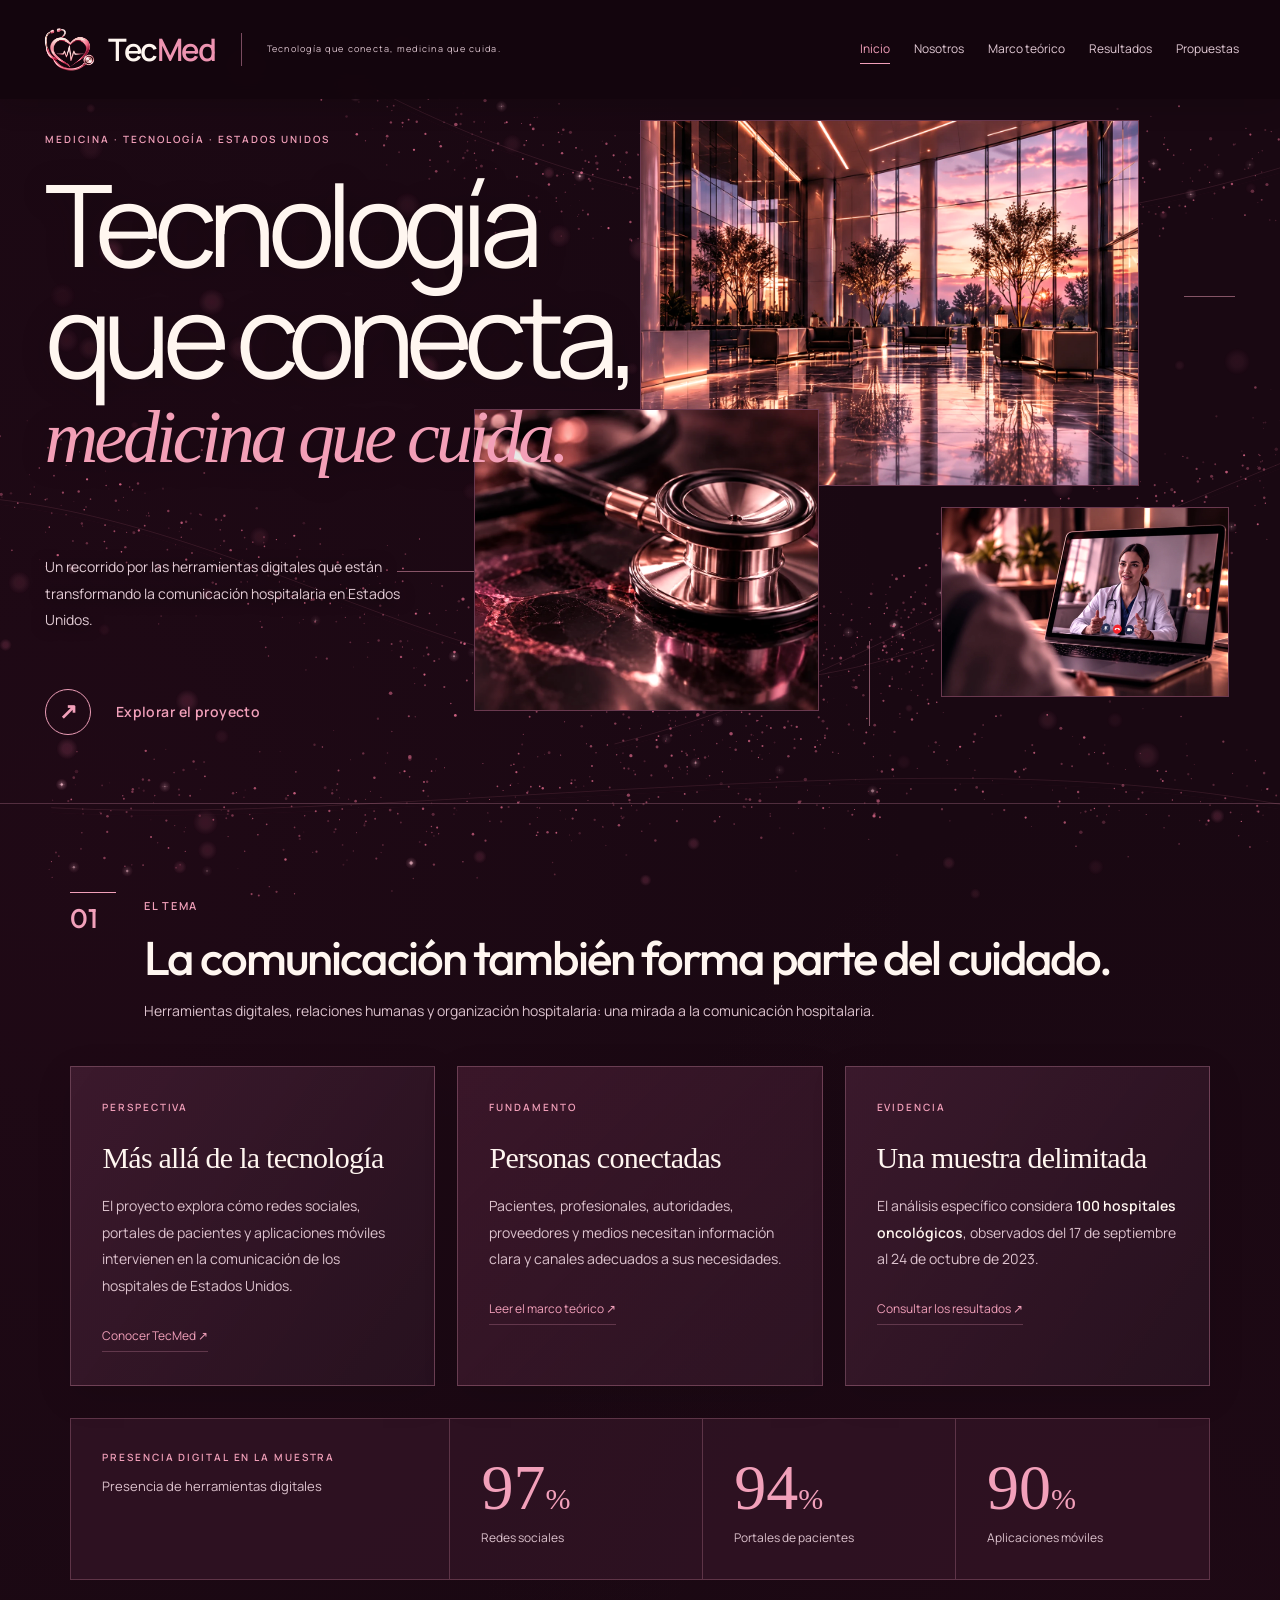
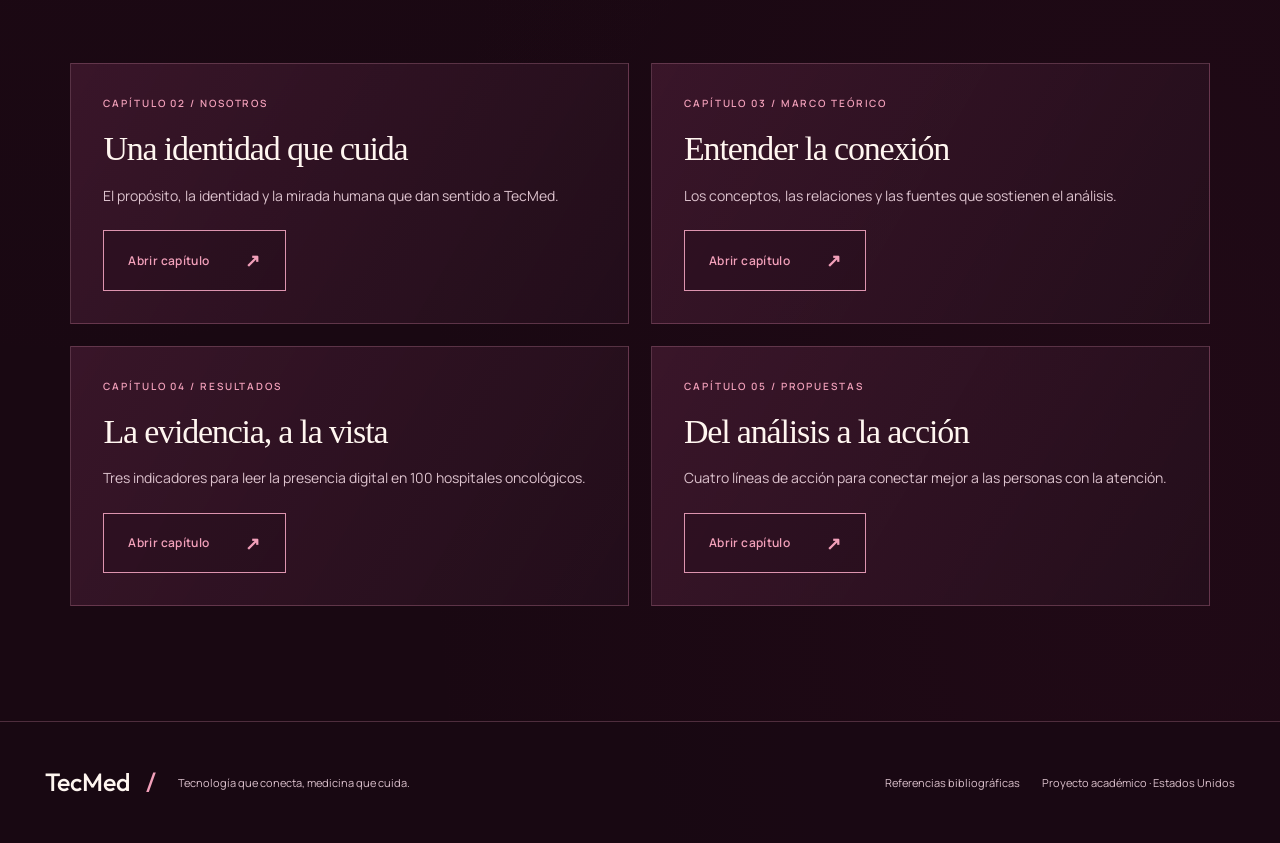
==== commit b96dc028: "Add gentle drifting motion to particles while preserving their visual design" ====
--- a/index.html
+++ b/index.html
@@ -1,5 +1,5 @@
 <!doctype html>
-<html lang="es"><head><meta charset="utf-8"><meta name="viewport" content="width=device-width,initial-scale=1"><meta name="theme-color" content="#111712"><meta name="description" content="TecMed: tecnología, medicina y comunicación hospitalaria en Estados Unidos. Un recorrido académico por sus fundamentos, resultados y propuestas."><title>Inicio · TecMed</title><link rel="icon" href="assets/rose-emblem.webp"><link rel="stylesheet" href="assets/styles.css?v=20261009mobile"><script defer src="assets/main.js?v=20261009mobile"></script></head>
+<html lang="es"><head><meta charset="utf-8"><meta name="viewport" content="width=device-width,initial-scale=1"><meta name="theme-color" content="#111712"><meta name="description" content="TecMed: tecnología, medicina y comunicación hospitalaria en Estados Unidos. Un recorrido académico por sus fundamentos, resultados y propuestas."><title>Inicio · TecMed</title><link rel="icon" href="assets/rose-emblem.webp"><link rel="stylesheet" href="assets/styles.css?v=20261009mobile"><script defer src="assets/main.js?v=20261009gentlemotion"></script></head>
 <body class="home"><a class="skip" href="#contenido">Saltar al contenido</a><canvas id="particles" aria-hidden="true"></canvas><div class="reading-progress" aria-hidden="true"></div>
 <header class="site-header"><a class="brand" href="index.html" aria-label="TecMed, inicio"><span class="logo-frame"><img src="assets/rose-emblem.webp" width="48" height="48" alt="Logo de TecMed: corazón y estetoscopio"></span><span><strong>Tec<span class="wordmark-med">Med</span><span class="brand-dot">.</span></strong><small>Tecnología que conecta, medicina que cuida.</small></span></a><button class="menu-toggle" type="button" aria-expanded="false" aria-controls="site-nav">Menú <span aria-hidden="true">＋</span></button><nav id="site-nav" aria-label="Navegación principal"><a href="index.html" aria-current="page">Inicio</a><a href="nosotros.html">Nosotros</a><a href="marco-teorico.html">Marco teórico</a><a href="resultados.html">Resultados</a><a href="propuestas.html">Propuestas</a></nav></header>
 <main id="contenido"><section class="editorial-hero" aria-label="Introducción a TecMed"><div class="editorial-copy"><span class="eyebrow">Medicina · Tecnología · Estados Unidos</span><h1><span>Tecnología</span><span>que conecta,</span><em>medicina que cuida.</em></h1><p>Un recorrido por las herramientas digitales que están transformando la comunicación hospitalaria en Estados Unidos.</p><a class="button" href="#panorama">Explorar el proyecto <span aria-hidden="true">↗</span></a></div><div class="editorial-visuals" aria-hidden="true"><figure class="editorial-image scene-hospital"><img src="assets/rose-atrium.webp" alt="" fetchpriority="high"></figure><figure class="editorial-image scene-instrument"><img src="assets/rose-instrument.webp" alt="" fetchpriority="high"></figure><figure class="editorial-image scene-network"><img src="assets/rose-telehealth.webp" alt="" fetchpriority="high"></figure><span class="editorial-rule rule-one"></span><span class="editorial-rule rule-two"></span><span class="editorial-rule rule-three"></span></div></section><section class="content-wrap" id="panorama"><div class="section-heading"><span class="section-index">01</span><div><span class="eyebrow">El tema</span><h2>La comunicación también forma parte del cuidado.</h2><p>Herramientas digitales, relaciones humanas y organización hospitalaria: una mirada a la comunicación hospitalaria.</p></div></div><div class="box-grid three"><article class="info-box "><span class="eyebrow">Perspectiva</span><h3>Más allá de la tecnología</h3><p>El proyecto explora cómo redes sociales, portales de pacientes y aplicaciones móviles intervienen en la comunicación de los hospitales de Estados Unidos.</p><a class="text-link" href="nosotros.html">Conocer TecMed ↗</a></article><article class="info-box "><span class="eyebrow">Fundamento</span><h3>Personas conectadas</h3><p>Pacientes, profesionales, autoridades, proveedores y medios necesitan información clara y canales adecuados a sus necesidades.</p><a class="text-link" href="marco-teorico.html">Leer el marco teórico ↗</a></article><article class="info-box "><span class="eyebrow">Evidencia</span><h3>Una muestra delimitada</h3><p>El análisis específico considera <strong>100 hospitales oncológicos</strong>, observados del 17 de septiembre al 24 de octubre de 2023.</p><a class="text-link" href="resultados.html">Consultar los resultados ↗</a></article></div><div class="data-strip"><div><span class="eyebrow">Presencia digital en la muestra</span><p>Presencia de herramientas digitales</p></div><div><strong>97<span>%</span></strong><span>Redes sociales</span></div><div><strong>94<span>%</span></strong><span>Portales de pacientes</span></div><div><strong>90<span>%</span></strong><span>Aplicaciones móviles</span></div></div></section><section class="content-wrap compact editorial-directory" aria-label="Explorar capítulos"><article class="editorial-entry"><span class="eyebrow">Capítulo 02 / Nosotros</span><h2>Una identidad que cuida</h2><p>El propósito, la identidad y la mirada humana que dan sentido a TecMed.</p><a class="button" href="nosotros.html">Abrir capítulo <span aria-hidden="true">↗</span></a></article><article class="editorial-entry"><span class="eyebrow">Capítulo 03 / Marco teórico</span><h2>Entender la conexión</h2><p>Los conceptos, las relaciones y las fuentes que sostienen el análisis.</p><a class="button" href="marco-teorico.html">Abrir capítulo <span aria-hidden="true">↗</span></a></article><article class="editorial-entry"><span class="eyebrow">Capítulo 04 / Resultados</span><h2>La evidencia, a la vista</h2><p>Tres indicadores para leer la presencia digital en 100 hospitales oncológicos.</p><a class="button" href="resultados.html">Abrir capítulo <span aria-hidden="true">↗</span></a></article><article class="editorial-entry"><span class="eyebrow">Capítulo 05 / Propuestas</span><h2>Del análisis a la acción</h2><p>Cuatro líneas de acción para conectar mejor a las personas con la atención.</p><a class="button" href="propuestas.html">Abrir capítulo <span aria-hidden="true">↗</span></a></article></section></main><footer class="site-footer"><div><a class="footer-brand" href="index.html">TecMed<span> / </span></a><span>Tecnología que conecta, medicina que cuida.</span></div><div><a href="marco-teorico.html#referencias">Referencias bibliográficas</a><span>Proyecto académico · Estados Unidos</span></div></footer></body></html>
